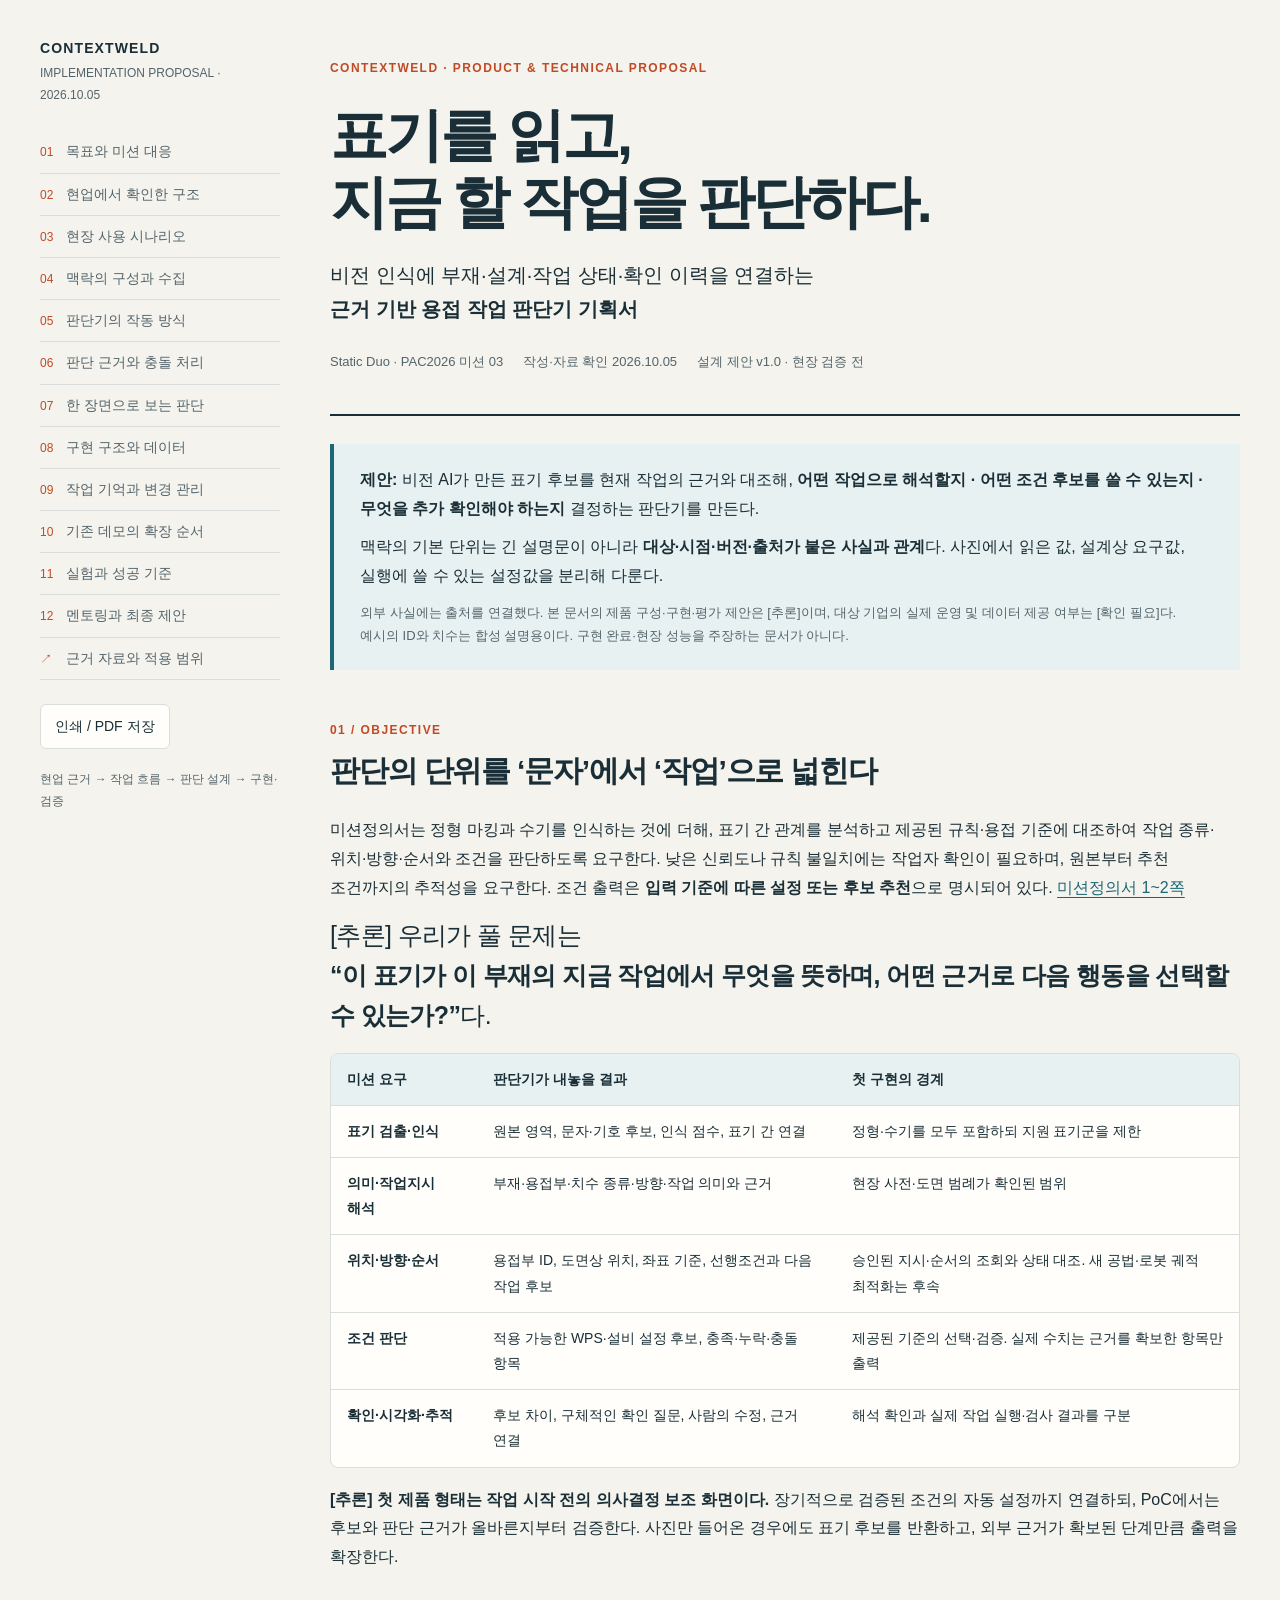
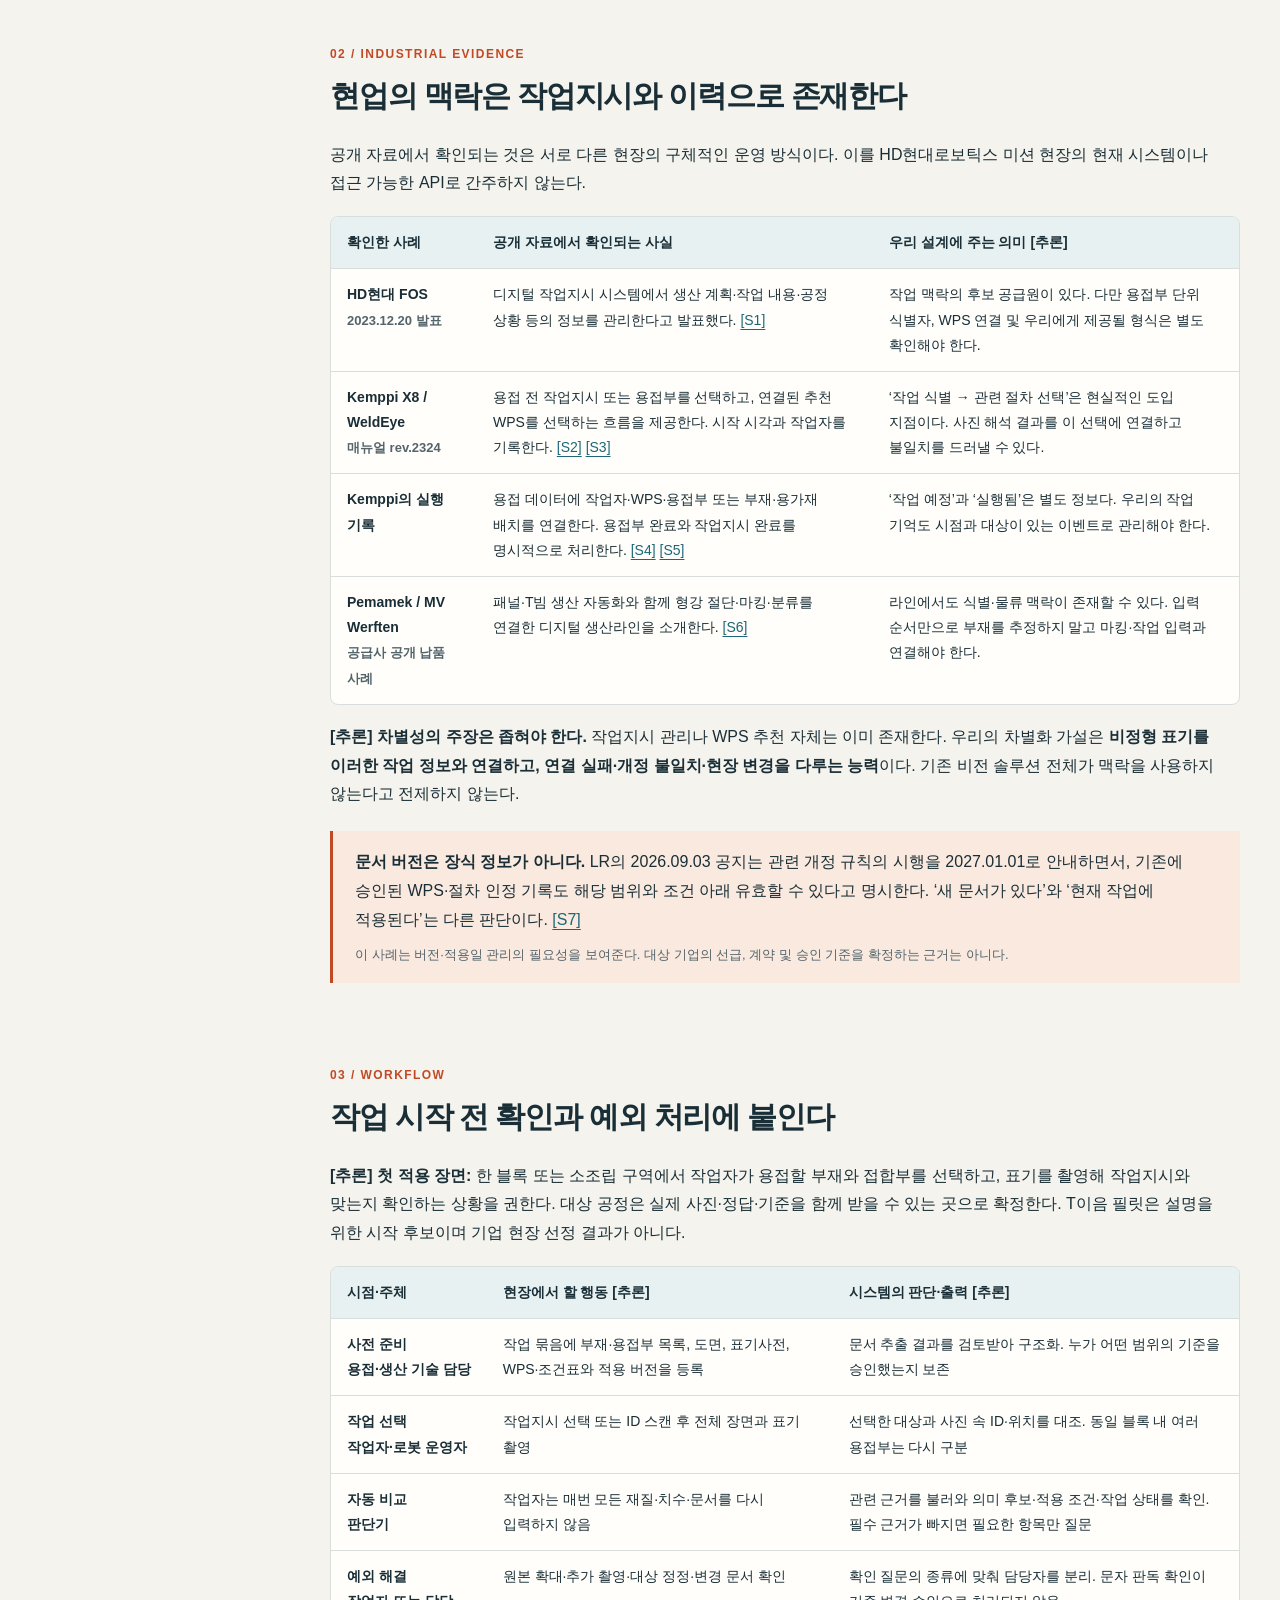
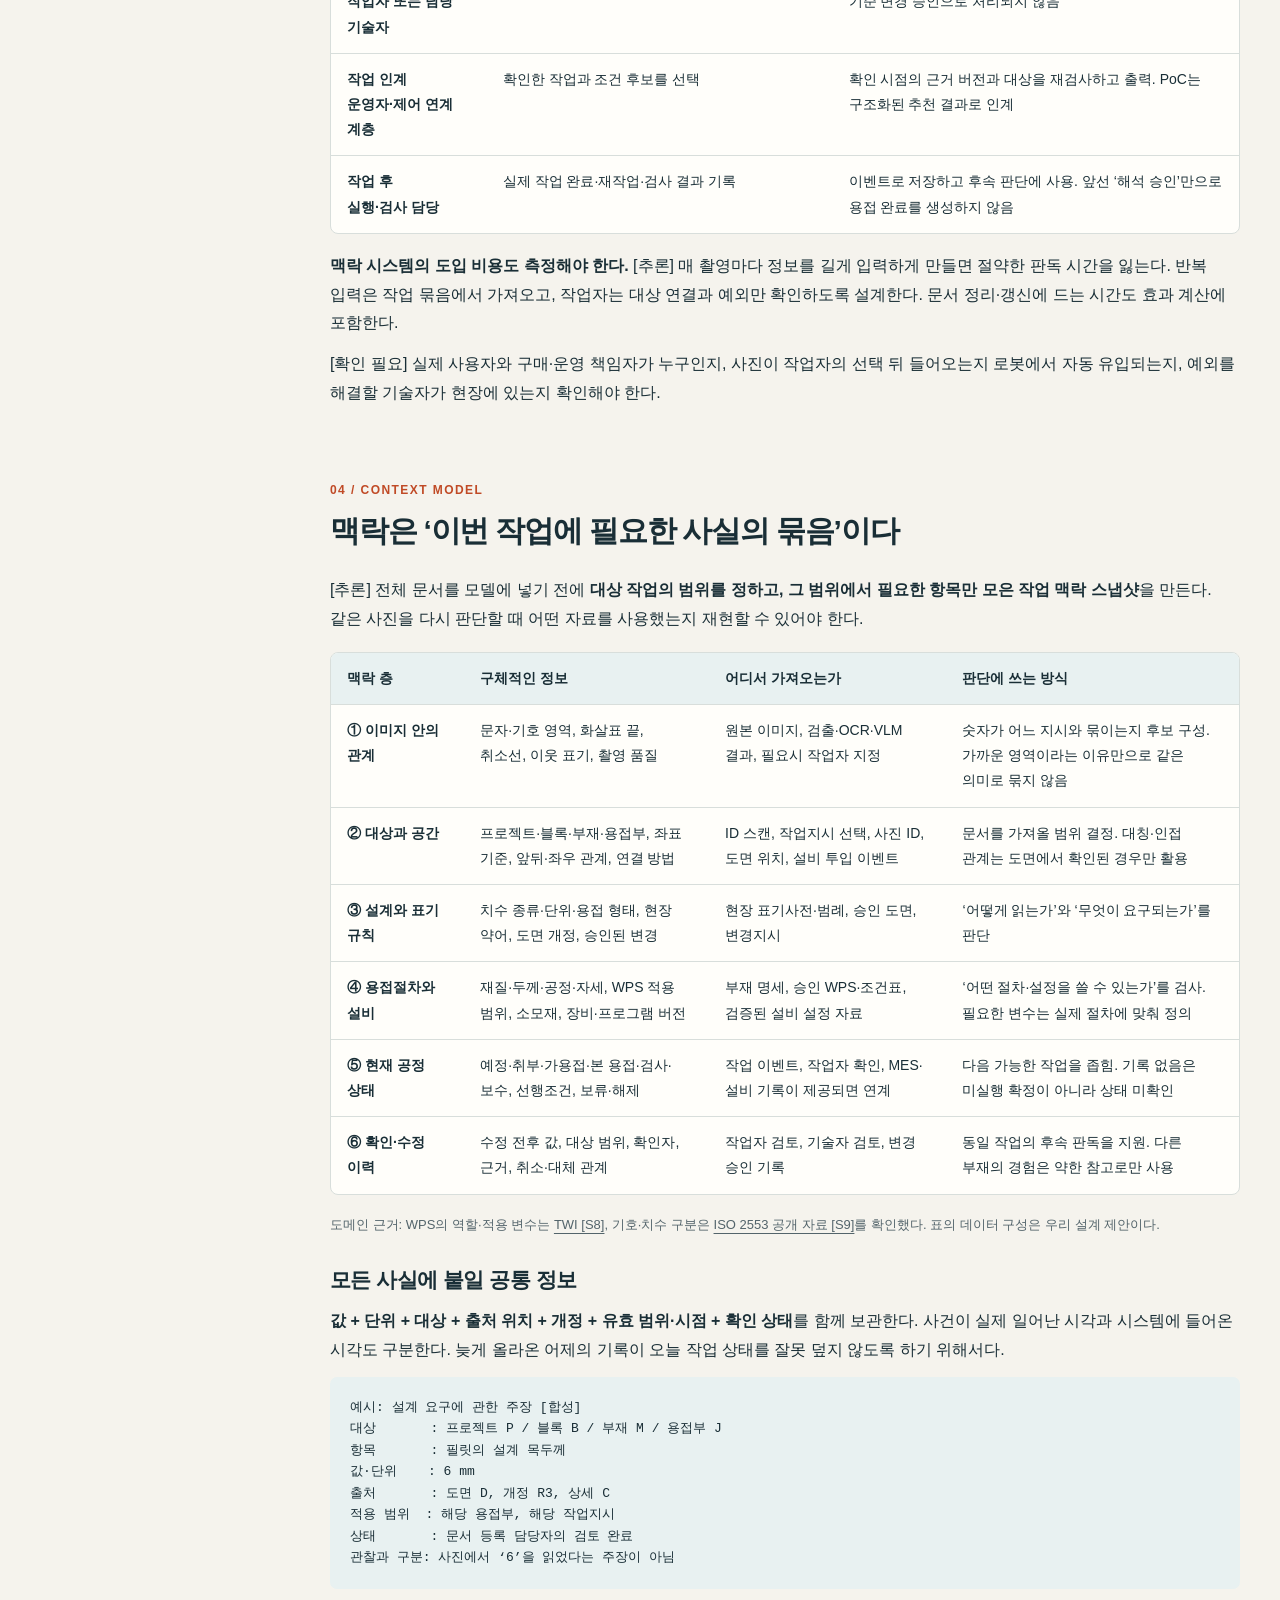
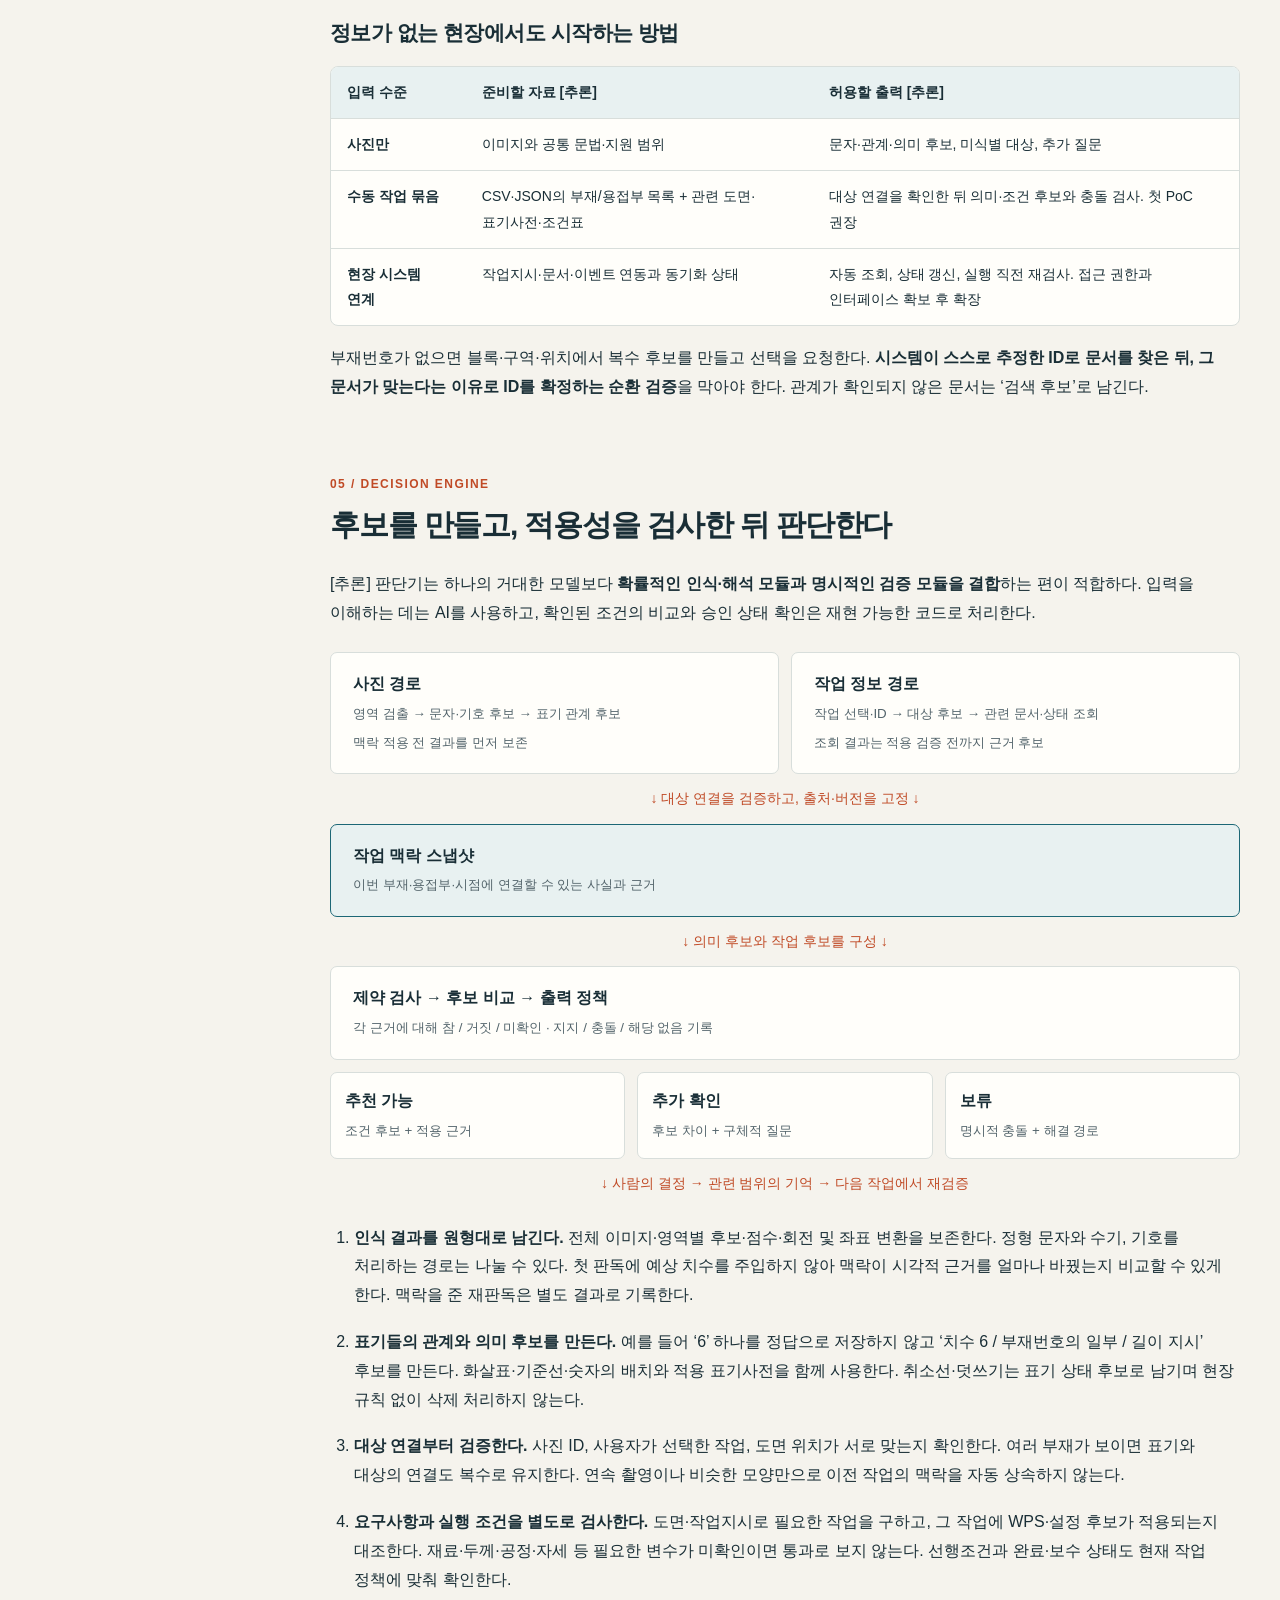
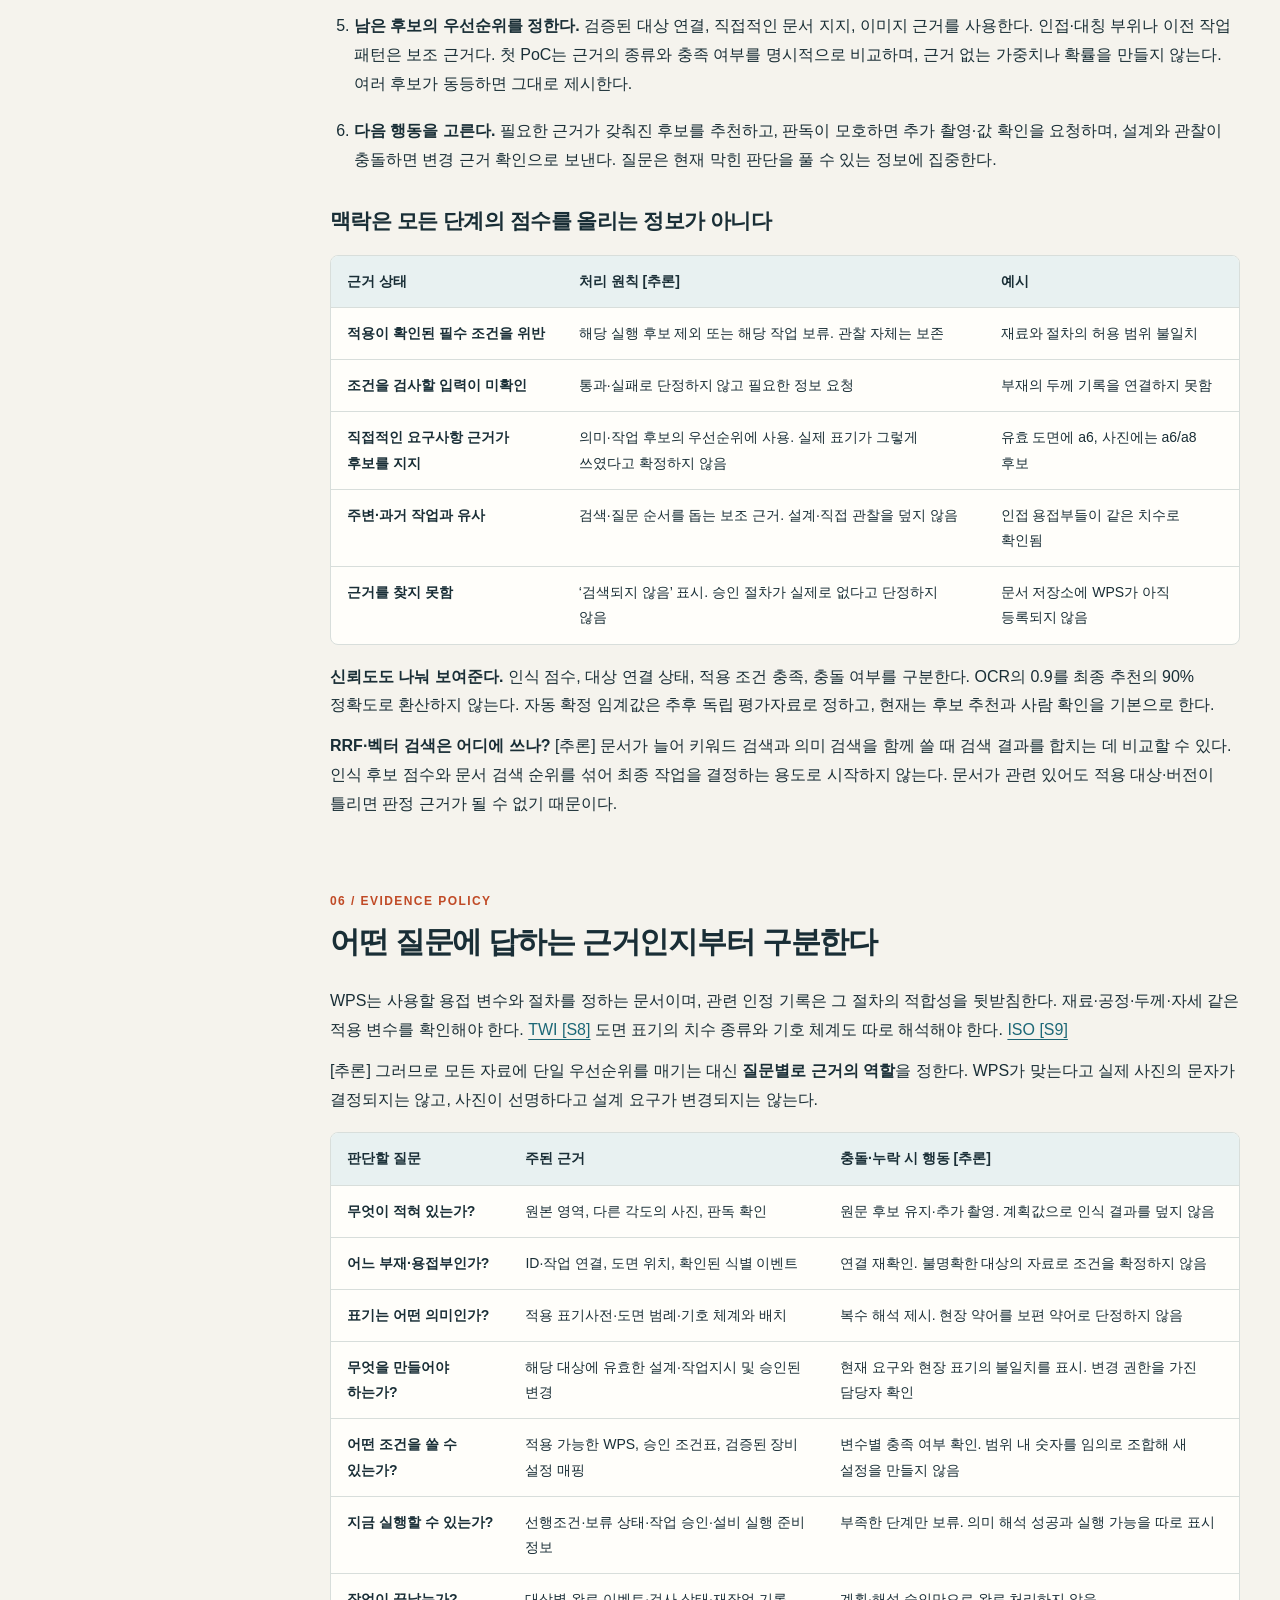
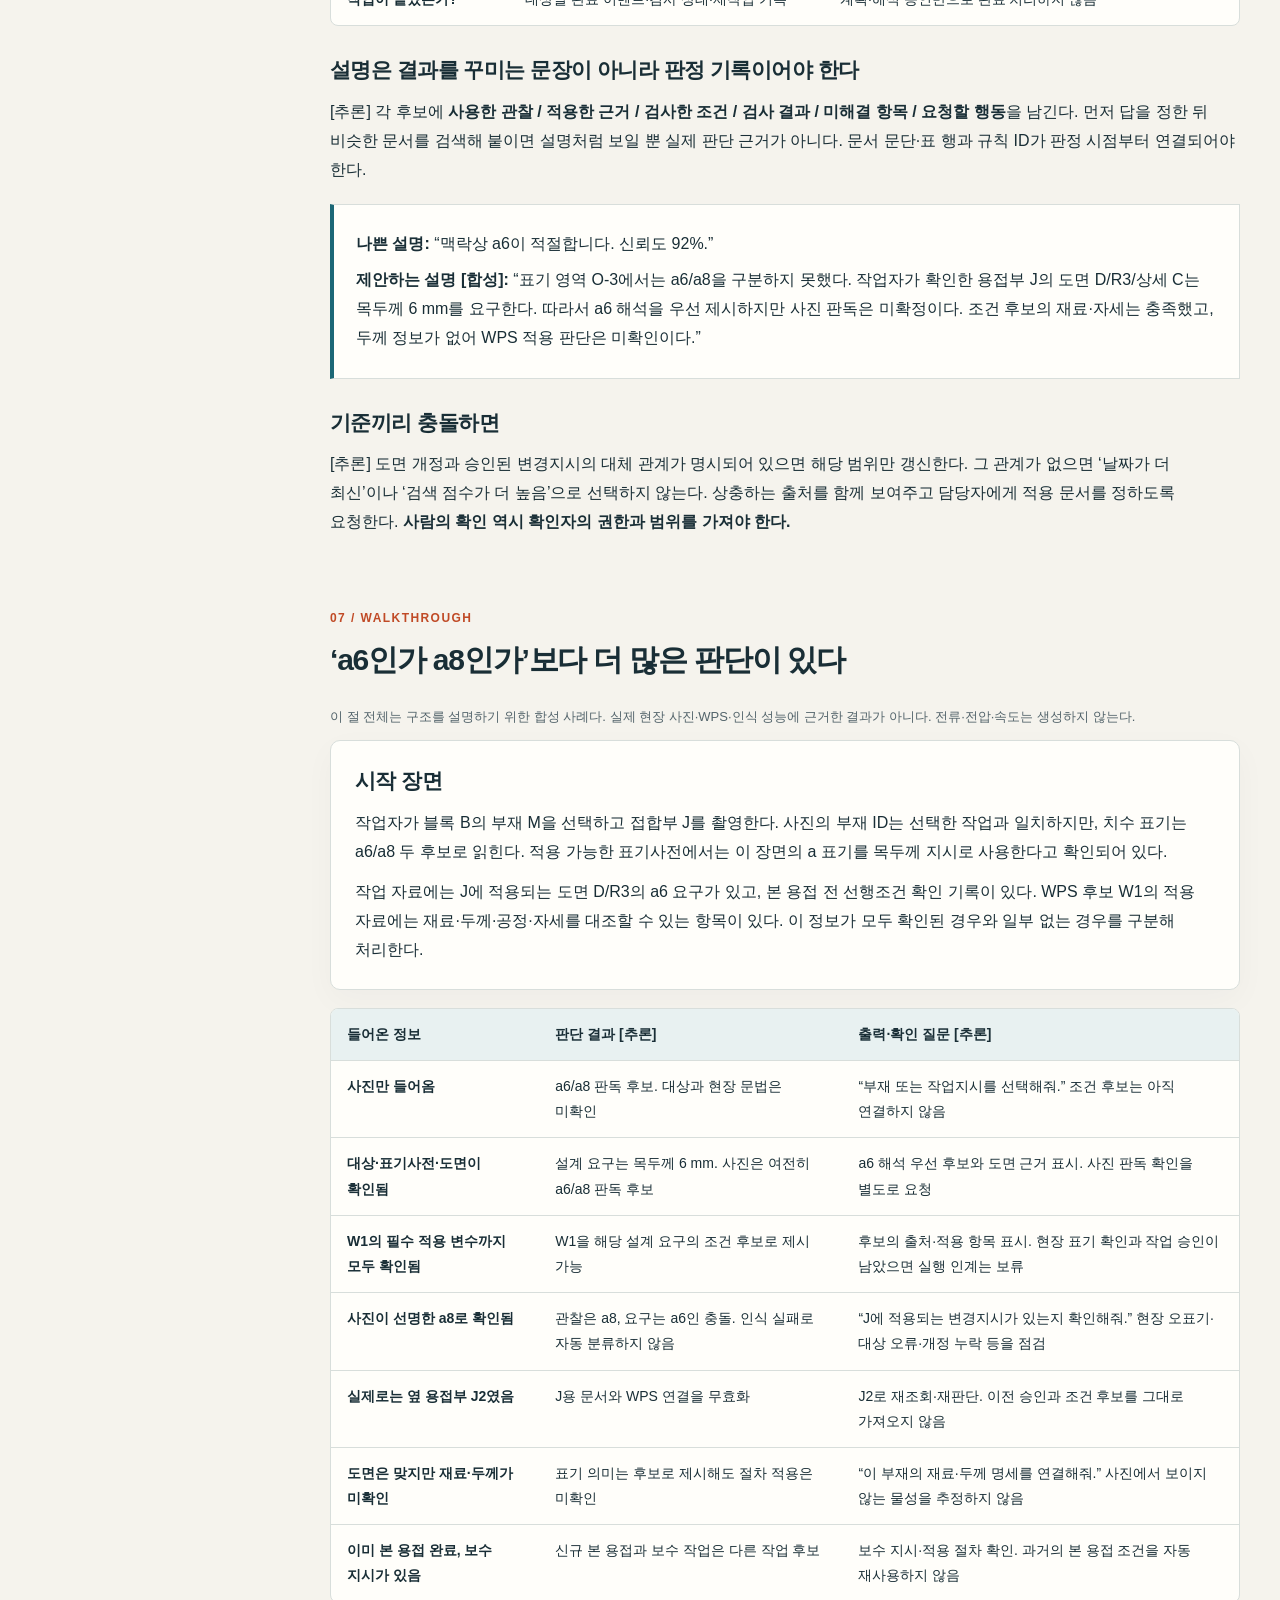
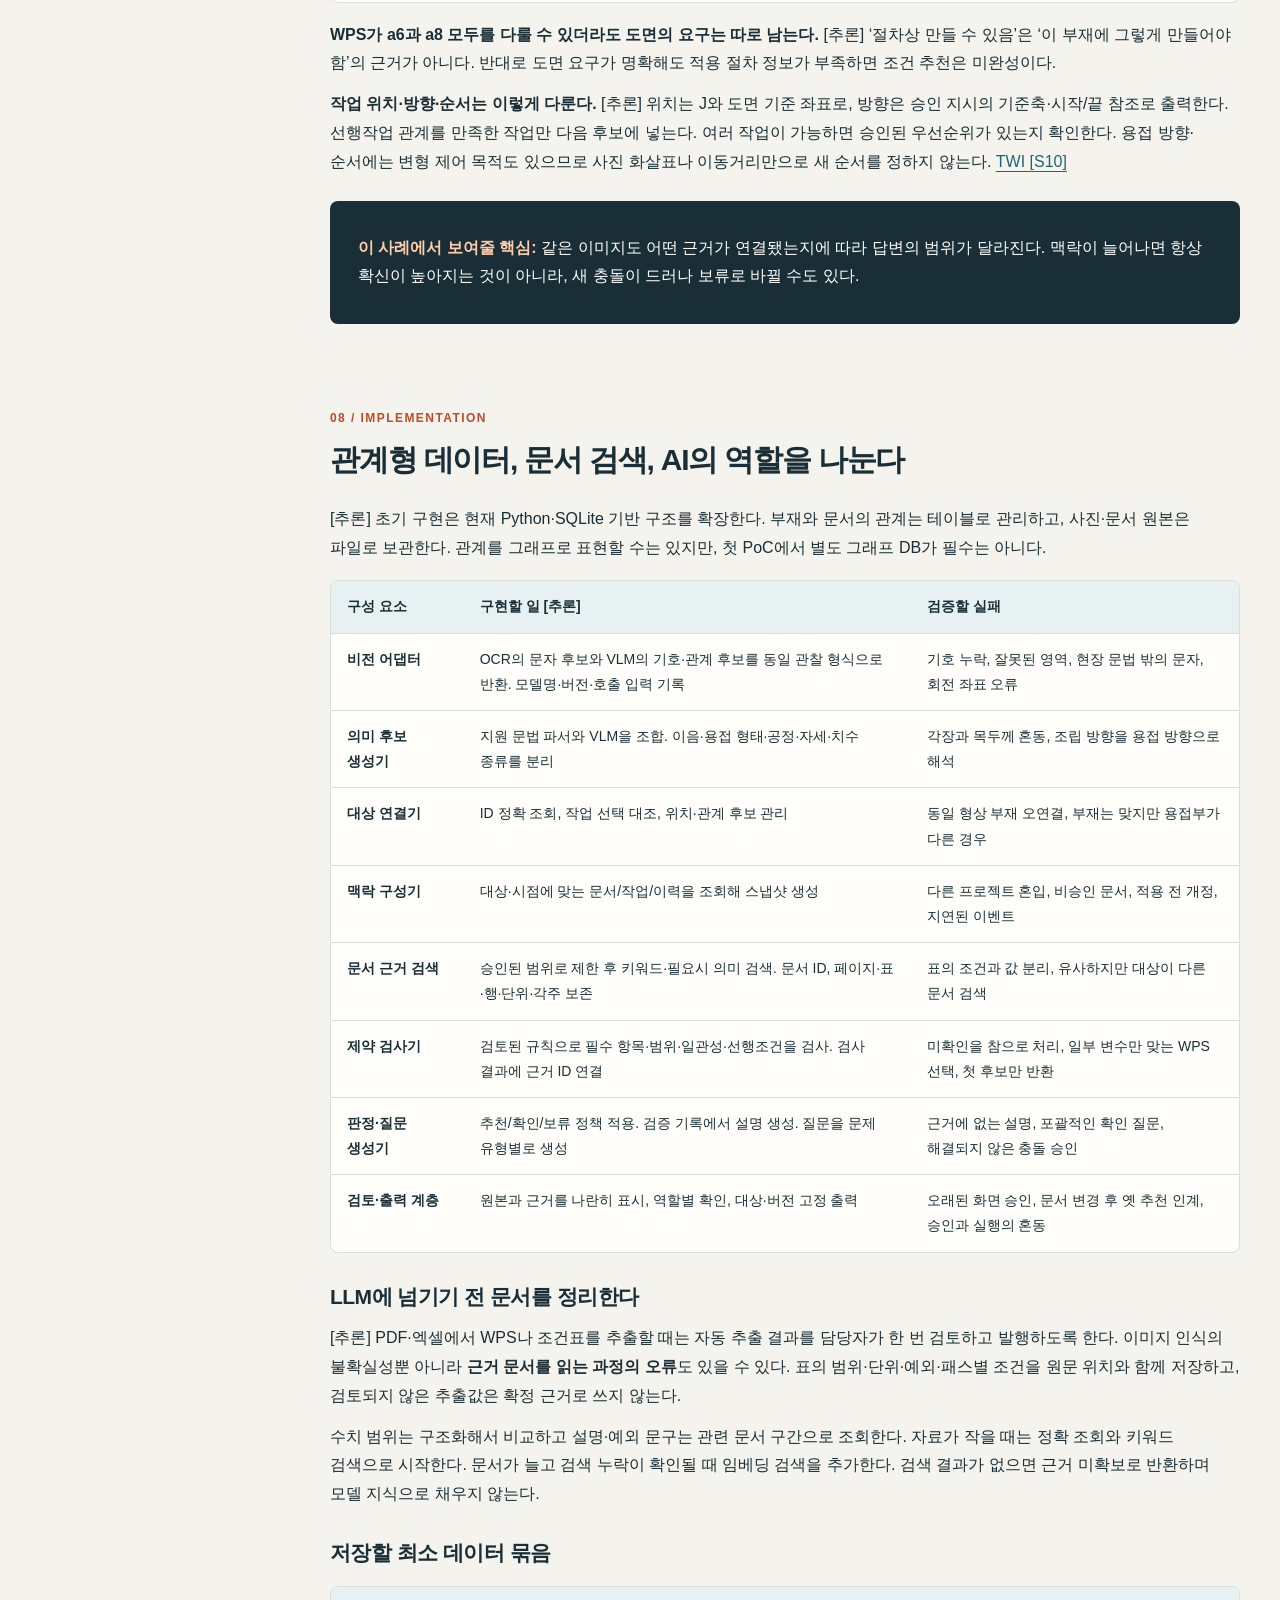
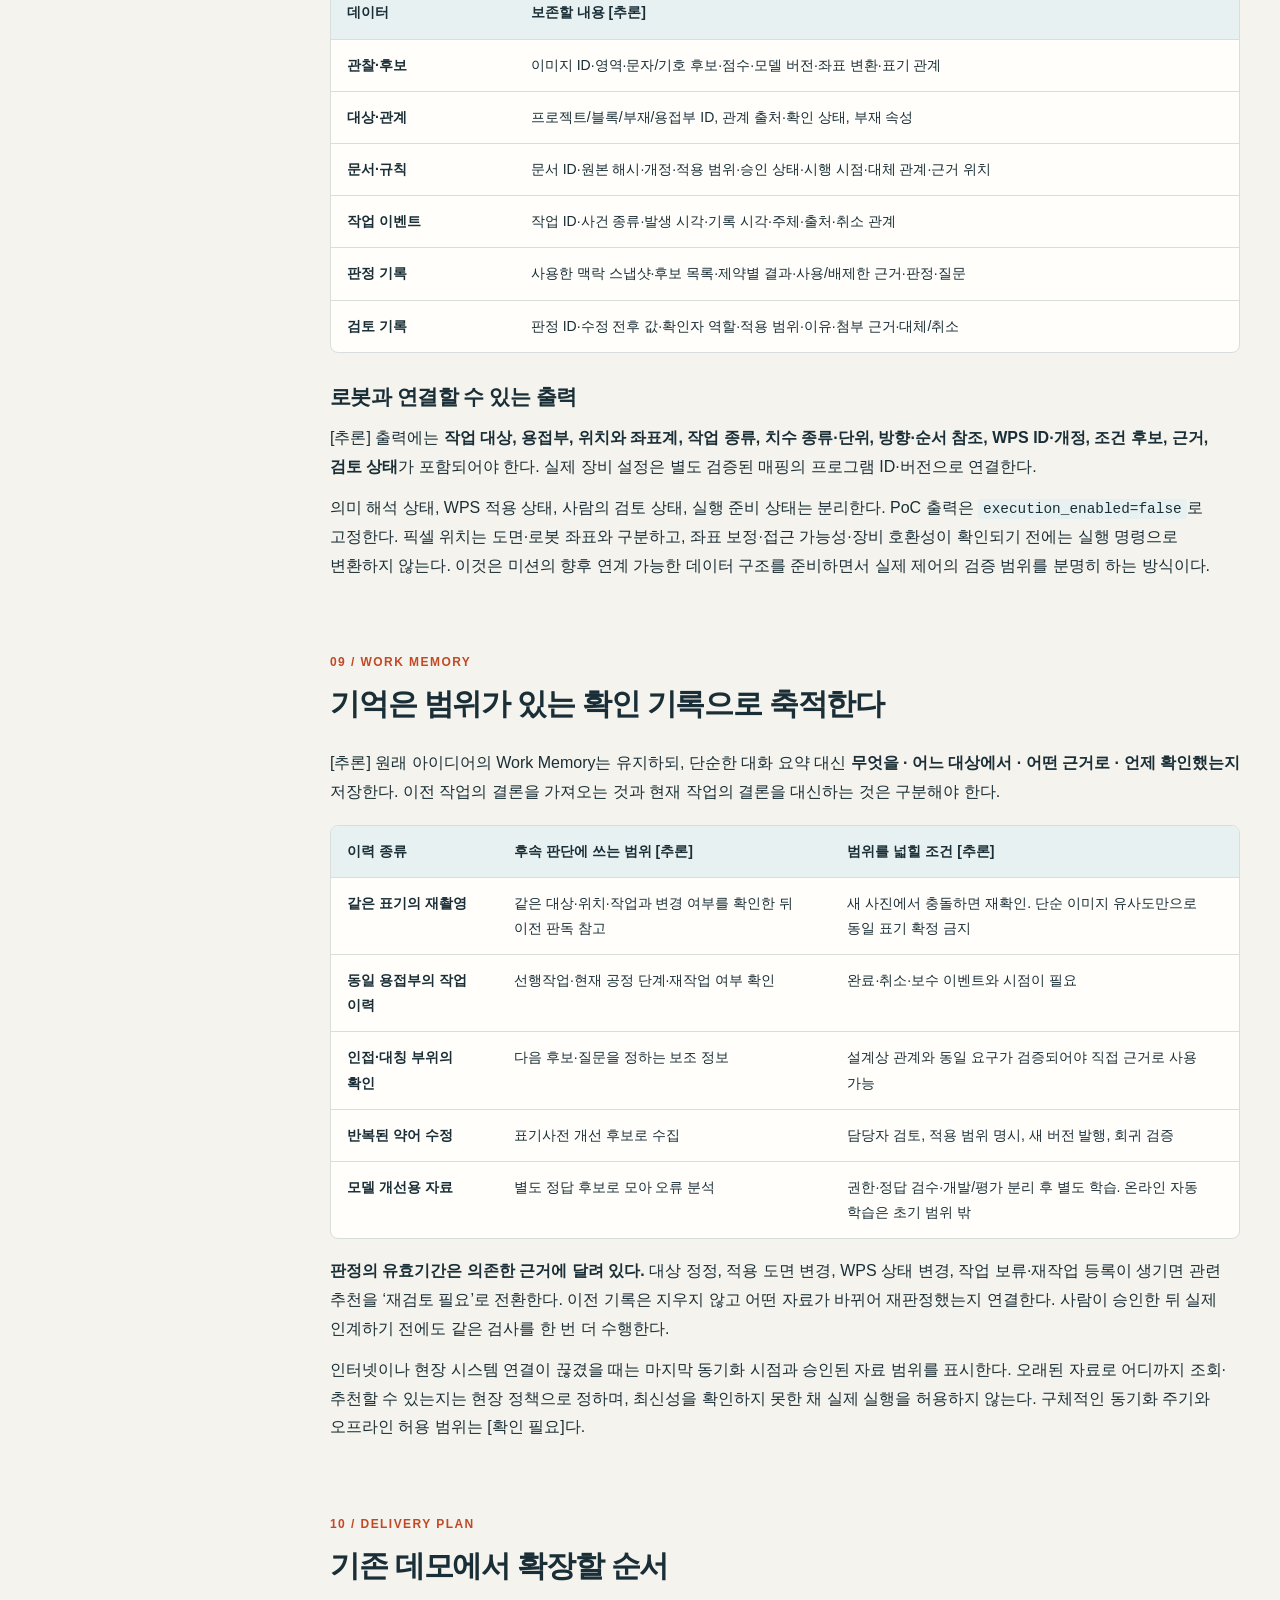
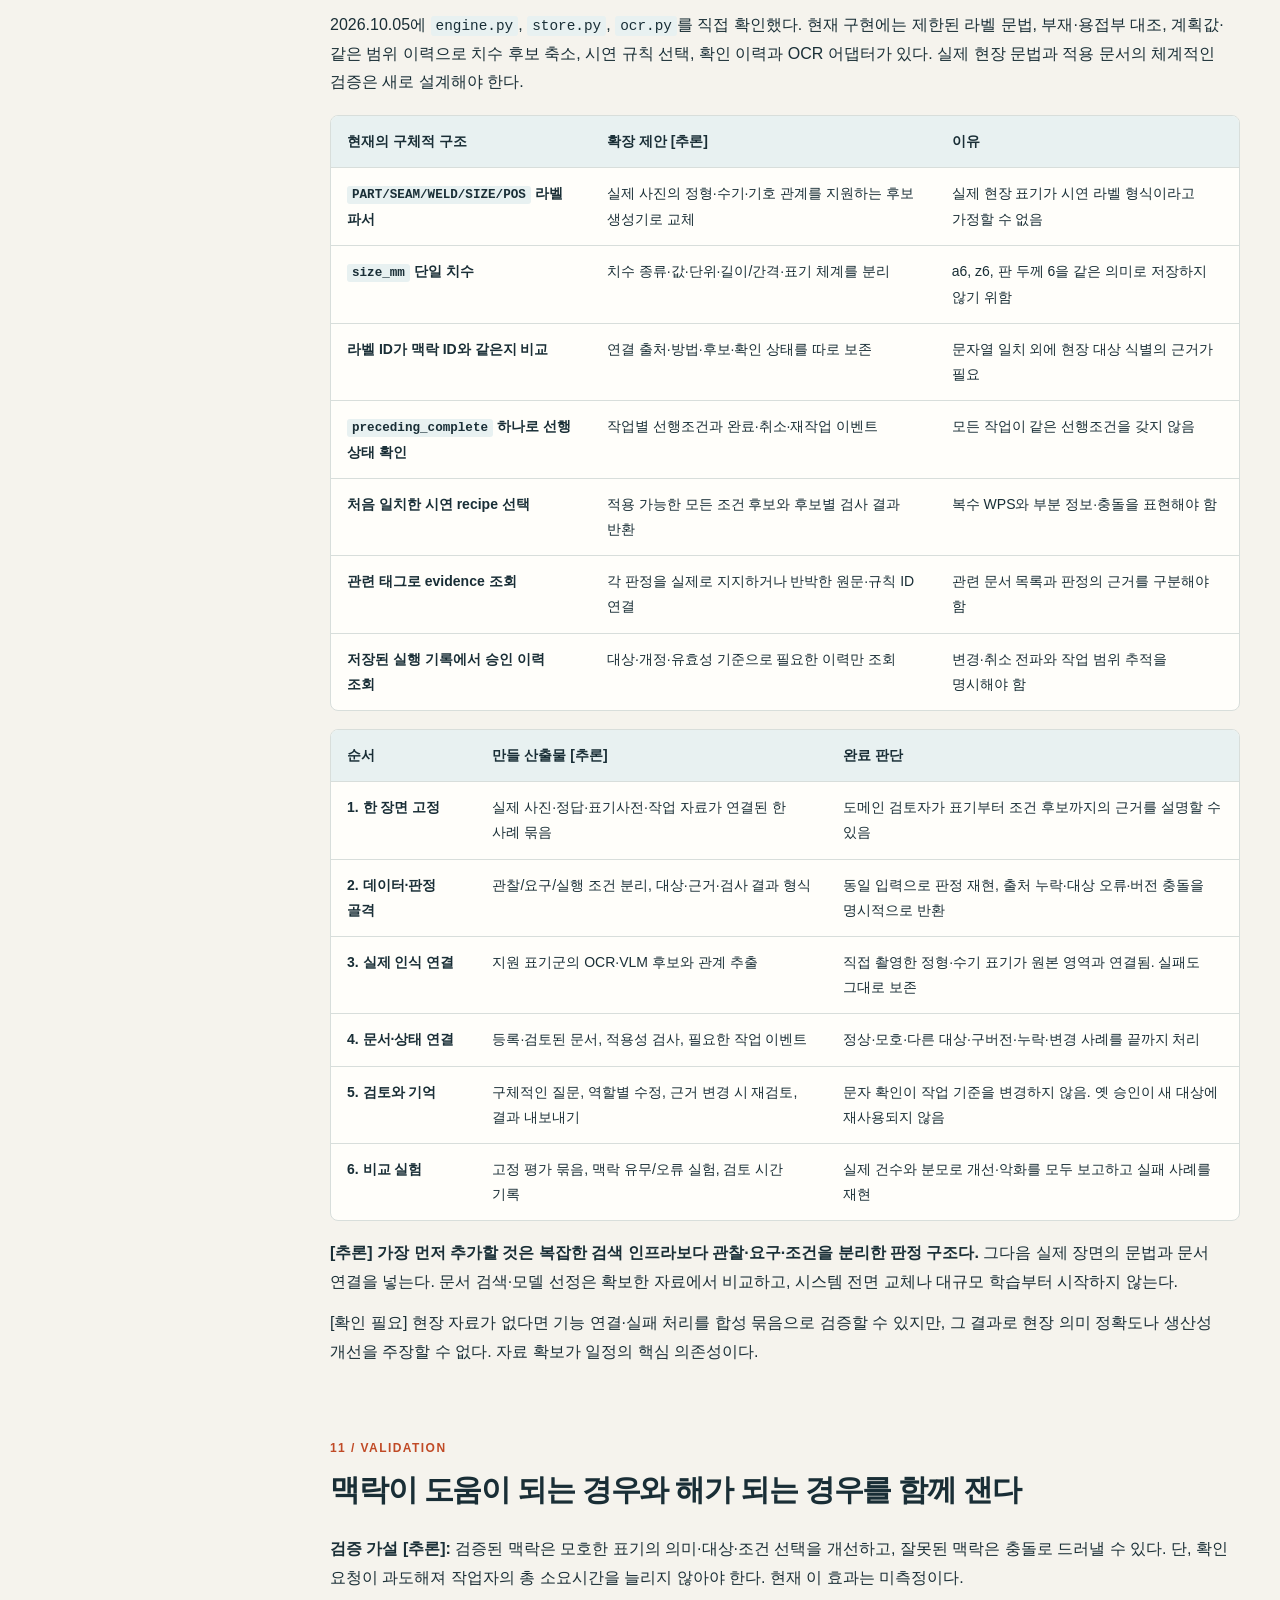
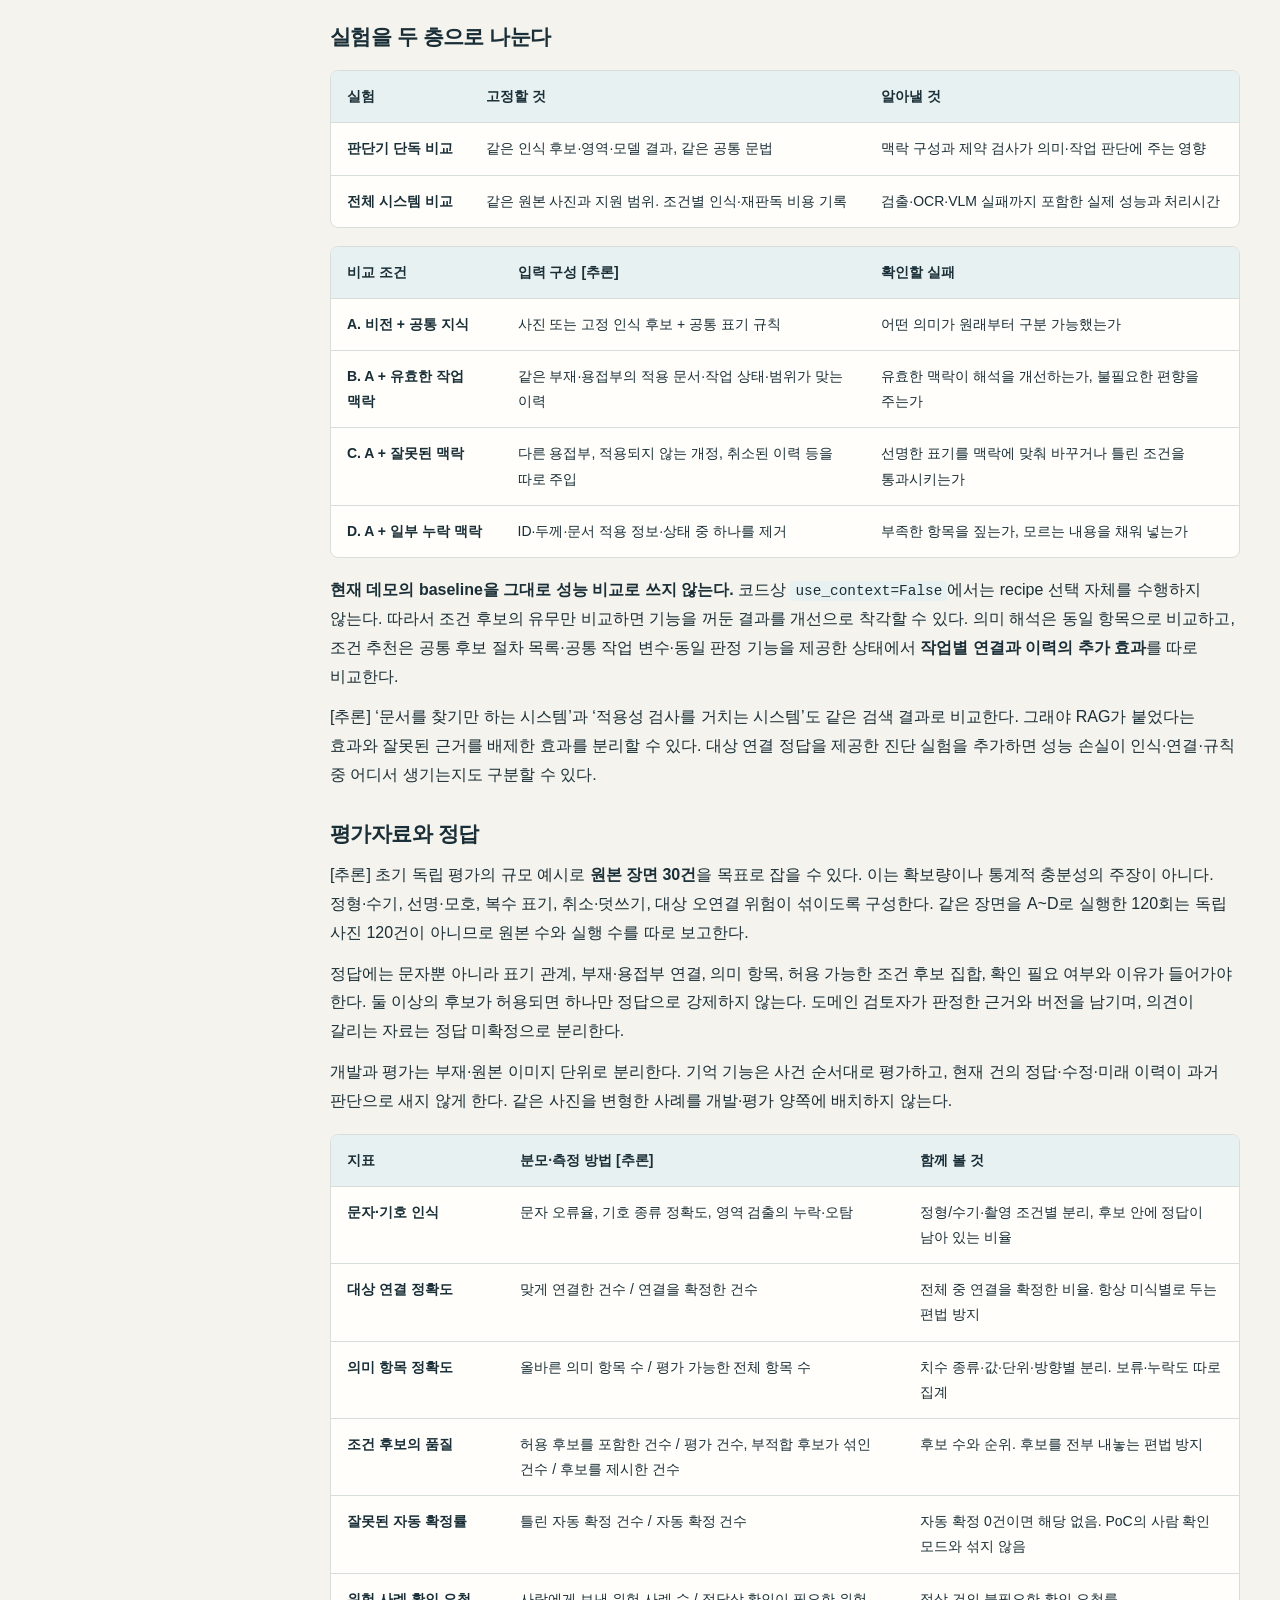
==== docs/context-decision-proposal.html @ dc46eb36 "docs: add mentoring questions and context design guides" ====
<!doctype html>
<html lang="ko"><head><meta charset="utf-8"><meta name="viewport" content="width=device-width,initial-scale=1"><meta name="description" content="ContextWeld 맥락 기반 용접 작업 판단기 기획서: 현업 근거, 데이터, 판정 절차, 구현 및 검증 계획"><title>ContextWeld · 맥락 기반 용접 작업 판단기 기획서</title><style>
:root{--bg:#f5f3ed;--paper:#fffefa;--ink:#192e36;--muted:#53646b;--line:#d8dedb;--accent:#c04a26;--soft:#f9e9df;--blue:#1c6776;--blue-soft:#e8f1f1;--plate:#d9e1e2;--shadow:0 10px 32px #182e3608;color-scheme:light}
*{box-sizing:border-box}html{scroll-behavior:smooth;scroll-padding-top:24px}body{margin:0;background:var(--bg);color:var(--ink);font-family:-apple-system,BlinkMacSystemFont,"Apple SD Gothic Neo","Malgun Gothic",sans-serif;font-size:16px;line-height:1.8;word-break:keep-all;overflow-wrap:anywhere}a{color:var(--blue);text-underline-offset:4px}a:hover{color:var(--accent)}button,input{font:inherit}button{cursor:pointer}button:focus-visible,a:focus-visible,input:focus-visible{outline:3px solid var(--accent);outline-offset:4px}.skip{position:absolute;left:12px;top:-100px;background:var(--paper);padding:10px;z-index:10}.skip:focus{top:12px}.layout{max-width:1440px;margin:auto;display:grid;grid-template-columns:240px minmax(0,1fr);gap:50px;padding:36px 40px 80px}.rail{position:sticky;top:28px;align-self:start;font-size:14px}.brand{font-weight:800;letter-spacing:.08em;font-size:14px}.edition{color:var(--muted);font-size:12px;margin:2px 0 25px}.rail nav a{display:block;text-decoration:none;color:var(--muted);padding:8px 0;border-bottom:1px solid var(--line)}.rail nav a:hover{color:var(--accent)}.rail nav span{display:inline-block;width:26px;color:var(--accent);font-size:12px}.rail .print{margin-top:24px}.print,.choice{border:1px solid var(--line);border-radius:6px;background:var(--paper);color:var(--ink);padding:9px 14px}.print:hover,.choice:hover{border-color:var(--blue)}main{min-width:0;max-width:1000px}.hero{padding:22px 0 40px;border-bottom:2px solid var(--ink)}.eyebrow{color:var(--accent);font-size:12px;font-weight:800;letter-spacing:.12em;text-transform:uppercase}.hero h1{font-size:clamp(34px,4.5vw,58px);line-height:1.17;letter-spacing:-.055em;margin:22px 0}.hero .lead{font-size:20px;max-width:700px;line-height:1.7}.meta{display:flex;flex-wrap:wrap;gap:8px 20px;color:var(--muted);font-size:13px;margin-top:24px}.intro{background:var(--blue-soft);padding:22px 26px;margin-top:28px;border-left:4px solid var(--blue)}.intro p{margin:0}.intro p+p{margin-top:10px}section{padding:50px 0 10px;scroll-margin-top:20px}h2{font-size:30px;letter-spacing:-.04em;line-height:1.4;margin:9px 0 24px}h3{font-size:21px;letter-spacing:-.025em;margin:28px 0 12px;line-height:1.5}h4{font-size:17px;margin:0 0 8px}p{margin:12px 0}strong{font-weight:750}.small,.source{font-size:13px;color:var(--muted)}.source{margin-top:14px}.source a{color:var(--muted)}.tag{font-size:12px;color:var(--accent);font-weight:700}.note{border-left:3px solid var(--accent);background:var(--soft);padding:17px 22px;margin:22px 0}.note p{margin:0}.note p+p{margin-top:8px}.grid{display:grid;grid-template-columns:repeat(2,minmax(0,1fr));gap:18px;margin:20px 0}.card{background:var(--paper);border:1px solid var(--line);border-radius:10px;padding:24px;box-shadow:var(--shadow)}.card p:last-child{margin-bottom:0}.card h3{margin:0 0 12px}.table-wrap{overflow-x:auto;margin:18px 0;border:1px solid var(--line);border-radius:8px;background:var(--paper)}table{width:100%;border-collapse:collapse;font-size:14px;text-align:left}th{background:var(--blue-soft);font-weight:700}td,th{padding:13px 16px;vertical-align:top;border-bottom:1px solid var(--line)}tr:last-child td{border-bottom:0}th:first-child{min-width:125px}td:first-child{font-weight:650}caption{text-align:left;padding:12px 16px;font-weight:700}code{font-family:ui-monospace,SFMono-Regular,Consolas,monospace;font-size:.9em;background:var(--blue-soft);padding:2px 5px;border-radius:3px}ul,ol{padding-left:24px}li{padding:3px 0}.flow{display:flex;gap:8px;align-items:stretch;margin:20px 0;flex-wrap:wrap}.flow .step{flex:1;min-width:130px;background:var(--paper);border-top:3px solid var(--blue);padding:14px 16px}.flow .step span{display:block;color:var(--muted);font-size:13px}.flow .arrow{align-self:center;color:var(--accent)}figure{margin:0}.diagram{width:100%;height:auto;display:block}.diagram text{fill:var(--ink);font-family:inherit;font-size:14px}.diagram .line{fill:none;stroke:var(--ink);stroke-width:2}.diagram .guide{fill:none;stroke:var(--muted);stroke-width:1}.diagram .plate{fill:var(--plate);stroke:var(--ink);stroke-width:1.5}.diagram .weld{fill:#cce0e4;stroke:var(--blue);stroke-width:2}.diagram .measure{stroke:var(--accent);stroke-width:2;fill:none}figcaption{color:var(--muted);font-size:13px;margin-top:12px}.definition{border-top:1px solid var(--line);padding-top:12px}.searchbox{display:flex;align-items:center;gap:12px;flex-wrap:wrap;margin:20px 0}.searchbox label{font-weight:700}.searchbox input{flex:1;min-width:180px;background:var(--paper);border:1px solid var(--line);border-radius:6px;padding:10px 12px;color:var(--ink)}.searchbox output{font-size:13px;color:var(--muted)}.glossary{display:grid;grid-template-columns:repeat(2,minmax(0,1fr));gap:0 26px}.term{padding:16px 0;border-top:1px solid var(--line)}.term h4 small{display:block;font-size:12px;font-weight:400;color:var(--muted);letter-spacing:.02em}.term p{font-size:14px;margin:5px 0}.empty{color:var(--muted)}[hidden]{display:none!important}.choices{display:flex;gap:8px;flex-wrap:wrap;margin:16px 0}.choice[aria-pressed=true]{background:var(--ink);color:var(--paper);border-color:var(--ink)}.scenario{background:var(--paper);border:1px solid var(--line);padding:24px;border-radius:8px}.scenario h4{font-size:19px}.scenario .decision{margin-top:18px;border-top:1px solid var(--line);padding-top:15px;color:var(--blue);font-weight:700}.arch{margin:24px 0;display:grid;gap:12px}.arch-row{display:grid;grid-template-columns:1fr 1fr;gap:12px}.arch-node{border:1px solid var(--line);background:var(--paper);padding:17px 22px;border-radius:7px}.arch-node strong{display:block}.arch-node small{color:var(--muted)}.arch-node.focus{background:var(--blue-soft);border-color:var(--blue)}.arch-direction{text-align:center;color:var(--accent);font-size:14px}.arch-output{display:grid;grid-template-columns:repeat(3,minmax(0,1fr));gap:12px}.arch-output .arch-node{padding:14px}.quote{font-size:24px;line-height:1.65;border-left:4px solid var(--accent);padding:10px 0 10px 24px;margin:24px 0;letter-spacing:-.03em}.refs{font-size:13px;color:var(--muted);padding:30px 0;border-top:1px solid var(--line);margin-top:45px}.refs ol{padding-left:22px}.refs li{padding:6px 0}.refs a{overflow-wrap:anywhere}.footer{font-size:12px;color:var(--muted);border-top:1px solid var(--line);padding-top:20px}.print-only{display:none}
@media(max-width:1100px){.layout{grid-template-columns:190px minmax(0,1fr);gap:30px;padding:28px}.card{padding:18px}.diagram text{font-size:15px}}
@media(max-width:800px){.layout{display:block;padding:20px}.rail{position:static;margin-bottom:25px}.edition{margin-bottom:12px}.rail nav{display:flex;gap:8px 16px;flex-wrap:wrap}.rail nav a{padding:3px 0;border:0;font-size:12px}.rail nav span{width:21px}.rail .print{margin-top:15px}.hero{padding-top:8px}.hero .lead{font-size:18px}.grid,.glossary{grid-template-columns:1fr}.arch-output{grid-template-columns:1fr}section{padding-top:38px}h2{font-size:27px}.table-wrap table{min-width:560px}.arch-row{grid-template-columns:1fr}.flow .arrow{display:none}}
@media(max-width:400px){.layout{padding:16px}.hero h1{font-size:36px}.card{padding:12px}.note,.intro{padding:15px}.scenario{padding:16px}.quote{font-size:21px}.searchbox input{width:100%}}
@media(prefers-reduced-motion:reduce){html{scroll-behavior:auto}}
@media print{@page{size:A4;margin:16mm}body{background:white;font-size:10pt;line-height:1.6;color:#172d35}.layout{display:block;max-width:none;padding:0}.rail,.searchbox,.choices,.skip{display:none}main{max-width:none}.hero{padding:0 0 20px}.hero h1{font-size:32pt}.hero .lead{font-size:13pt}h2{font-size:20pt}h3{font-size:14pt}section{padding-top:25px}a{color:inherit;text-decoration:none}.card,.note,.intro,.scenario{box-shadow:none;break-inside:avoid}.grid{gap:12px}.table-wrap{overflow:visible;border-radius:0}table{font-size:9pt}thead{display:table-header-group}tr{break-inside:avoid}.table-wrap table{min-width:0}.glossary{grid-template-columns:1fr 1fr}.term[hidden],.scenario[hidden]{display:block!important}.scenario{margin:12px 0}.empty{display:none}.print-only{display:block}.refs{font-size:9pt}.arch{break-inside:avoid}h2,h3,h4{break-after:avoid}p{orphans:3;widows:3}}
@media print{.refs{break-before:page}.term{break-inside:avoid}}

.proposal-label{font-size:12px;letter-spacing:.08em;color:var(--accent);font-weight:800}.toc-note{font-size:12px;color:var(--muted);margin-top:20px}.statement{font-size:25px;line-height:1.6;letter-spacing:-.025em}.evidence{border:1px solid var(--line);border-left:4px solid var(--blue);padding:18px 22px;background:var(--paper);margin:20px 0}.evidence p{margin:7px 0}.table-wrap td{min-width:150px}.table-wrap td:first-child{min-width:120px}.wide td{min-width:175px}.status{display:inline-block;padding:2px 9px;border:1px solid var(--line);border-radius:4px;font-size:12px;font-weight:700}.decision-list{counter-reset:decision}.decision-list>li{margin-bottom:12px}.pipeline{display:grid;gap:9px;margin:22px 0}.pipeline>div{padding:15px 20px;border:1px solid var(--line);background:var(--paper);border-radius:6px}.pipeline b{color:var(--blue)}.pipeline small{display:block;color:var(--muted)}.refs li{padding:12px 0}.refs p{margin:4px 0}.callout{background:var(--ink);color:var(--paper);padding:25px 28px;border-radius:8px;margin:24px 0}.callout strong{color:#ffcdac}.callout p{margin:8px 0}.mini{font-size:13px}.record{font-family:ui-monospace,SFMono-Regular,monospace;font-size:13px;white-space:pre-wrap;word-break:break-word;background:var(--blue-soft);padding:20px;border-radius:7px;line-height:1.65}.case-detail{border-top:1px solid var(--line);padding-top:14px}.no-wrap{white-space:nowrap}@media print{.callout{background:#edf2f2;color:#192e36}.callout strong{color:#9d381c}.evidence{break-inside:avoid}.table-wrap td{min-width:0}.wide td{min-width:0}.record{font-size:8pt}.statement{font-size:16pt}.pipeline>div{break-inside:avoid}.refs{break-before:auto}}
</style></head><body><a class="skip" href="#main">본문으로 이동</a><div class="layout"><aside class="rail" aria-label="문서 탐색"><div class="brand">CONTEXTWELD</div><div class="edition">IMPLEMENTATION PROPOSAL · 2026.10.05</div><nav aria-label="목차"><a href="#objective"><span>01</span>목표와 미션 대응</a><a href="#field"><span>02</span>현업에서 확인한 구조</a><a href="#workflow"><span>03</span>현장 사용 시나리오</a><a href="#context"><span>04</span>맥락의 구성과 수집</a><a href="#judge"><span>05</span>판단기의 작동 방식</a><a href="#evidence"><span>06</span>판단 근거와 충돌 처리</a><a href="#example"><span>07</span>한 장면으로 보는 판단</a><a href="#architecture"><span>08</span>구현 구조와 데이터</a><a href="#memory"><span>09</span>작업 기억과 변경 관리</a><a href="#build"><span>10</span>기존 데모의 확장 순서</a><a href="#evaluation"><span>11</span>실험과 성공 기준</a><a href="#questions"><span>12</span>멘토링과 최종 제안</a><a href="#sources"><span>↗</span>근거 자료와 적용 범위</a></nav><button class="print" id="print" type="button">인쇄 / PDF 저장</button><p class="toc-note">현업 근거 → 작업 흐름 → 판단 설계 → 구현·검증</p></aside><main id="main">
<header class="hero"><div class="eyebrow">CONTEXTWELD · PRODUCT &amp; TECHNICAL PROPOSAL</div><h1>표기를 읽고,<br>지금 할 작업을 판단하다.</h1><p class="lead">비전 인식에 부재·설계·작업 상태·확인 이력을 연결하는<br><strong>근거 기반 용접 작업 판단기 기획서</strong></p><div class="meta"><span>Static Duo · PAC2026 미션 03</span><span>작성·자료 확인 2026.10.05</span><span>설계 제안 v1.0 · 현장 검증 전</span></div></header>
<div class="intro"><p><strong>제안:</strong> 비전 AI가 만든 표기 후보를 현재 작업의 근거와 대조해, <strong>어떤 작업으로 해석할지 · 어떤 조건 후보를 쓸 수 있는지 · 무엇을 추가 확인해야 하는지</strong> 결정하는 판단기를 만든다.</p><p>맥락의 기본 단위는 긴 설명문이 아니라 <strong>대상·시점·버전·출처가 붙은 사실과 관계</strong>다. 사진에서 읽은 값, 설계상 요구값, 실행에 쓸 수 있는 설정값을 분리해 다룬다.</p><p class="small">외부 사실에는 출처를 연결했다. 본 문서의 제품 구성·구현·평가 제안은 [추론]이며, 대상 기업의 실제 운영 및 데이터 제공 여부는 [확인 필요]다. 예시의 ID와 치수는 합성 설명용이다. 구현 완료·현장 성능을 주장하는 문서가 아니다.</p></div>

<section id="objective"><div class="eyebrow">01 / OBJECTIVE</div><h2>판단의 단위를 ‘문자’에서 ‘작업’으로 넓힌다</h2>
<p>미션정의서는 정형 마킹과 수기를 인식하는 것에 더해, 표기 간 관계를 분석하고 제공된 규칙·용접 기준에 대조하여 작업 종류·위치·방향·순서와 조건을 판단하도록 요구한다. 낮은 신뢰도나 규칙 불일치에는 작업자 확인이 필요하며, 원본부터 추천 조건까지의 추적성을 요구한다. 조건 출력은 <strong>입력 기준에 따른 설정 또는 후보 추천</strong>으로 명시되어 있다. <a href="references/mission-03.pdf">미션정의서 1~2쪽</a></p>
<p class="statement">[추론] 우리가 풀 문제는<br><strong>“이 표기가 이 부재의 지금 작업에서 무엇을 뜻하며, 어떤 근거로 다음 행동을 선택할 수 있는가?”</strong>다.</p>
<div class="table-wrap"><table><thead><tr><th>미션 요구</th><th>판단기가 내놓을 결과</th><th>첫 구현의 경계</th></tr></thead><tbody>
<tr><td>표기 검출·인식</td><td>원본 영역, 문자·기호 후보, 인식 점수, 표기 간 연결</td><td>정형·수기를 모두 포함하되 지원 표기군을 제한</td></tr>
<tr><td>의미·작업지시 해석</td><td>부재·용접부·치수 종류·방향·작업 의미와 근거</td><td>현장 사전·도면 범례가 확인된 범위</td></tr>
<tr><td>위치·방향·순서</td><td>용접부 ID, 도면상 위치, 좌표 기준, 선행조건과 다음 작업 후보</td><td>승인된 지시·순서의 조회와 상태 대조. 새 공법·로봇 궤적 최적화는 후속</td></tr>
<tr><td>조건 판단</td><td>적용 가능한 WPS·설비 설정 후보, 충족·누락·충돌 항목</td><td>제공된 기준의 선택·검증. 실제 수치는 근거를 확보한 항목만 출력</td></tr>
<tr><td>확인·시각화·추적</td><td>후보 차이, 구체적인 확인 질문, 사람의 수정, 근거 연결</td><td>해석 확인과 실제 작업 실행·검사 결과를 구분</td></tr>
</tbody></table></div>
<p><strong>[추론] 첫 제품 형태는 작업 시작 전의 의사결정 보조 화면이다.</strong> 장기적으로 검증된 조건의 자동 설정까지 연결하되, PoC에서는 후보와 판단 근거가 올바른지부터 검증한다. 사진만 들어온 경우에도 표기 후보를 반환하고, 외부 근거가 확보된 단계만큼 출력을 확장한다.</p>
</section>

<section id="field"><div class="eyebrow">02 / INDUSTRIAL EVIDENCE</div><h2>현업의 맥락은 작업지시와 이력으로 존재한다</h2>
<p>공개 자료에서 확인되는 것은 서로 다른 현장의 구체적인 운영 방식이다. 이를 HD현대로보틱스 미션 현장의 현재 시스템이나 접근 가능한 API로 간주하지 않는다.</p>
<div class="table-wrap"><table><thead><tr><th>확인한 사례</th><th>공개 자료에서 확인되는 사실</th><th>우리 설계에 주는 의미 [추론]</th></tr></thead><tbody>
<tr><td>HD현대 FOS<br><span class="small">2023.12.20 발표</span></td><td>디지털 작업지시 시스템에서 생산 계획·작업 내용·공정 상황 등의 정보를 관리한다고 발표했다. <a href="https://esg.hd.com/ko/news/743">[S1]</a></td><td>작업 맥락의 후보 공급원이 있다. 다만 용접부 단위 식별자, WPS 연결 및 우리에게 제공될 형식은 별도 확인해야 한다.</td></tr>
<tr><td>Kemppi X8 / WeldEye<br><span class="small">매뉴얼 rev.2324</span></td><td>용접 전 작업지시 또는 용접부를 선택하고, 연결된 추천 WPS를 선택하는 흐름을 제공한다. 시작 시각과 작업자를 기록한다. <a href="https://userdoc.kemppi.com/om/x8-mig-welder/en/content/topics/c_operation/weldeye/selecting_work_order.htm">[S2]</a> <a href="https://userdoc.kemppi.com/om/x8-mig-welder/en/content/topics/c_operation/weldeye/recommended_wpss.htm">[S3]</a></td><td>‘작업 식별 → 관련 절차 선택’은 현실적인 도입 지점이다. 사진 해석 결과를 이 선택에 연결하고 불일치를 드러낼 수 있다.</td></tr>
<tr><td>Kemppi의 실행 기록</td><td>용접 데이터에 작업자·WPS·용접부 또는 부재·용가재 배치를 연결한다. 용접부 완료와 작업지시 완료를 명시적으로 처리한다. <a href="https://userdoc.kemppi.com/om/x8-mig-welder/en/content/topics/c_operation/weldeye/using_welding_data_collection.htm">[S4]</a> <a href="https://userdoc.kemppi.com/om/x8-mig-welder/en/content/topics/c_operation/weldeye/completing_work_order.htm">[S5]</a></td><td>‘작업 예정’과 ‘실행됨’은 별도 정보다. 우리의 작업 기억도 시점과 대상이 있는 이벤트로 관리해야 한다.</td></tr>
<tr><td>Pemamek / MV Werften<br><span class="small">공급사 공개 납품 사례</span></td><td>패널·T빔 생산 자동화와 함께 형강 절단·마킹·분류를 연결한 디지털 생산라인을 소개한다. <a href="https://pemamek.com/us/customer-stories/automated-pema-production-lines-to-mv-werften-shipyards/">[S6]</a></td><td>라인에서도 식별·물류 맥락이 존재할 수 있다. 입력 순서만으로 부재를 추정하지 말고 마킹·작업 입력과 연결해야 한다.</td></tr>
</tbody></table></div>
<p><strong>[추론] 차별성의 주장은 좁혀야 한다.</strong> 작업지시 관리나 WPS 추천 자체는 이미 존재한다. 우리의 차별화 가설은 <strong>비정형 표기를 이러한 작업 정보와 연결하고, 연결 실패·개정 불일치·현장 변경을 다루는 능력</strong>이다. 기존 비전 솔루션 전체가 맥락을 사용하지 않는다고 전제하지 않는다.</p>
<div class="note"><p><strong>문서 버전은 장식 정보가 아니다.</strong> LR의 2026.09.03 공지는 관련 개정 규칙의 시행을 2027.01.01로 안내하면서, 기존에 승인된 WPS·절차 인정 기록도 해당 범위와 조건 아래 유효할 수 있다고 명시한다. ‘새 문서가 있다’와 ‘현재 작업에 적용된다’는 다른 판단이다. <a href="https://www.lr.org/en/knowledge/class-news/14-26/">[S7]</a></p><p class="small">이 사례는 버전·적용일 관리의 필요성을 보여준다. 대상 기업의 선급, 계약 및 승인 기준을 확정하는 근거는 아니다.</p></div>
</section>

<section id="workflow"><div class="eyebrow">03 / WORKFLOW</div><h2>작업 시작 전 확인과 예외 처리에 붙인다</h2>
<p><strong>[추론] 첫 적용 장면:</strong> 한 블록 또는 소조립 구역에서 작업자가 용접할 부재와 접합부를 선택하고, 표기를 촬영해 작업지시와 맞는지 확인하는 상황을 권한다. 대상 공정은 실제 사진·정답·기준을 함께 받을 수 있는 곳으로 확정한다. T이음 필릿은 설명을 위한 시작 후보이며 기업 현장 선정 결과가 아니다.</p>
<div class="table-wrap"><table><thead><tr><th>시점·주체</th><th>현장에서 할 행동 [추론]</th><th>시스템의 판단·출력 [추론]</th></tr></thead><tbody>
<tr><td>사전 준비<br>용접·생산 기술 담당</td><td>작업 묶음에 부재·용접부 목록, 도면, 표기사전, WPS·조건표와 적용 버전을 등록</td><td>문서 추출 결과를 검토받아 구조화. 누가 어떤 범위의 기준을 승인했는지 보존</td></tr>
<tr><td>작업 선택<br>작업자·로봇 운영자</td><td>작업지시 선택 또는 ID 스캔 후 전체 장면과 표기 촬영</td><td>선택한 대상과 사진 속 ID·위치를 대조. 동일 블록 내 여러 용접부는 다시 구분</td></tr>
<tr><td>자동 비교<br>판단기</td><td>작업자는 매번 모든 재질·치수·문서를 다시 입력하지 않음</td><td>관련 근거를 불러와 의미 후보·적용 조건·작업 상태를 확인. 필수 근거가 빠지면 필요한 항목만 질문</td></tr>
<tr><td>예외 해결<br>작업자 또는 담당 기술자</td><td>원본 확대·추가 촬영·대상 정정·변경 문서 확인</td><td>확인 질문의 종류에 맞춰 담당자를 분리. 문자 판독 확인이 기준 변경 승인으로 처리되지 않음</td></tr>
<tr><td>작업 인계<br>운영자·제어 연계 계층</td><td>확인한 작업과 조건 후보를 선택</td><td>확인 시점의 근거 버전과 대상을 재검사하고 출력. PoC는 구조화된 추천 결과로 인계</td></tr>
<tr><td>작업 후<br>실행·검사 담당</td><td>실제 작업 완료·재작업·검사 결과 기록</td><td>이벤트로 저장하고 후속 판단에 사용. 앞선 ‘해석 승인’만으로 용접 완료를 생성하지 않음</td></tr>
</tbody></table></div>
<p><strong>맥락 시스템의 도입 비용도 측정해야 한다.</strong> [추론] 매 촬영마다 정보를 길게 입력하게 만들면 절약한 판독 시간을 잃는다. 반복 입력은 작업 묶음에서 가져오고, 작업자는 대상 연결과 예외만 확인하도록 설계한다. 문서 정리·갱신에 드는 시간도 효과 계산에 포함한다.</p>
<p>[확인 필요] 실제 사용자와 구매·운영 책임자가 누구인지, 사진이 작업자의 선택 뒤 들어오는지 로봇에서 자동 유입되는지, 예외를 해결할 기술자가 현장에 있는지 확인해야 한다.</p>
</section>

<section id="context"><div class="eyebrow">04 / CONTEXT MODEL</div><h2>맥락은 ‘이번 작업에 필요한 사실의 묶음’이다</h2>
<p>[추론] 전체 문서를 모델에 넣기 전에 <strong>대상 작업의 범위를 정하고, 그 범위에서 필요한 항목만 모은 작업 맥락 스냅샷</strong>을 만든다. 같은 사진을 다시 판단할 때 어떤 자료를 사용했는지 재현할 수 있어야 한다.</p>
<div class="table-wrap wide"><table><thead><tr><th>맥락 층</th><th>구체적인 정보</th><th>어디서 가져오는가</th><th>판단에 쓰는 방식</th></tr></thead><tbody>
<tr><td>① 이미지 안의 관계</td><td>문자·기호 영역, 화살표 끝, 취소선, 이웃 표기, 촬영 품질</td><td>원본 이미지, 검출·OCR·VLM 결과, 필요시 작업자 지정</td><td>숫자가 어느 지시와 묶이는지 후보 구성. 가까운 영역이라는 이유만으로 같은 의미로 묶지 않음</td></tr>
<tr><td>② 대상과 공간</td><td>프로젝트·블록·부재·용접부, 좌표 기준, 앞뒤·좌우 관계, 연결 방법</td><td>ID 스캔, 작업지시 선택, 사진 ID, 도면 위치, 설비 투입 이벤트</td><td>문서를 가져올 범위 결정. 대칭·인접 관계는 도면에서 확인된 경우만 활용</td></tr>
<tr><td>③ 설계와 표기 규칙</td><td>치수 종류·단위·용접 형태, 현장 약어, 도면 개정, 승인된 변경</td><td>현장 표기사전·범례, 승인 도면, 변경지시</td><td>‘어떻게 읽는가’와 ‘무엇이 요구되는가’를 판단</td></tr>
<tr><td>④ 용접절차와 설비</td><td>재질·두께·공정·자세, WPS 적용 범위, 소모재, 장비·프로그램 버전</td><td>부재 명세, 승인 WPS·조건표, 검증된 설비 설정 자료</td><td>‘어떤 절차·설정을 쓸 수 있는가’를 검사. 필요한 변수는 실제 절차에 맞춰 정의</td></tr>
<tr><td>⑤ 현재 공정 상태</td><td>예정·취부·가용접·본 용접·검사·보수, 선행조건, 보류·해제</td><td>작업 이벤트, 작업자 확인, MES·설비 기록이 제공되면 연계</td><td>다음 가능한 작업을 좁힘. 기록 없음은 미실행 확정이 아니라 상태 미확인</td></tr>
<tr><td>⑥ 확인·수정 이력</td><td>수정 전후 값, 대상 범위, 확인자, 근거, 취소·대체 관계</td><td>작업자 검토, 기술자 검토, 변경 승인 기록</td><td>동일 작업의 후속 판독을 지원. 다른 부재의 경험은 약한 참고로만 사용</td></tr>
</tbody></table></div>
<p class="source">도메인 근거: WPS의 역할·적용 변수는 <a href="https://www.twi-global.com/technical-knowledge/job-knowledge/welding-procedure-039">TWI [S8]</a>, 기호·치수 구분은 <a href="https://www.iso.org/obp/ui?_escaped_fragment_=iso:std:iso:2553:ed-5:v2:en">ISO 2553 공개 자료 [S9]</a>를 확인했다. 표의 데이터 구성은 우리 설계 제안이다.</p>
<h3>모든 사실에 붙일 공통 정보</h3>
<p><strong>값 + 단위 + 대상 + 출처 위치 + 개정 + 유효 범위·시점 + 확인 상태</strong>를 함께 보관한다. 사건이 실제 일어난 시각과 시스템에 들어온 시각도 구분한다. 늦게 올라온 어제의 기록이 오늘 작업 상태를 잘못 덮지 않도록 하기 위해서다.</p>
<div class="record">예시: 설계 요구에 관한 주장 [합성]
대상       : 프로젝트 P / 블록 B / 부재 M / 용접부 J
항목       : 필릿의 설계 목두께
값·단위    : 6 mm
출처       : 도면 D, 개정 R3, 상세 C
적용 범위  : 해당 용접부, 해당 작업지시
상태       : 문서 등록 담당자의 검토 완료
관찰과 구분: 사진에서 ‘6’을 읽었다는 주장이 아님</div>
<h3>정보가 없는 현장에서도 시작하는 방법</h3>
<div class="table-wrap"><table><thead><tr><th>입력 수준</th><th>준비할 자료 [추론]</th><th>허용할 출력 [추론]</th></tr></thead><tbody>
<tr><td>사진만</td><td>이미지와 공통 문법·지원 범위</td><td>문자·관계·의미 후보, 미식별 대상, 추가 질문</td></tr>
<tr><td>수동 작업 묶음</td><td>CSV·JSON의 부재/용접부 목록 + 관련 도면·표기사전·조건표</td><td>대상 연결을 확인한 뒤 의미·조건 후보와 충돌 검사. 첫 PoC 권장</td></tr>
<tr><td>현장 시스템 연계</td><td>작업지시·문서·이벤트 연동과 동기화 상태</td><td>자동 조회, 상태 갱신, 실행 직전 재검사. 접근 권한과 인터페이스 확보 후 확장</td></tr>
</tbody></table></div>
<p>부재번호가 없으면 블록·구역·위치에서 복수 후보를 만들고 선택을 요청한다. <strong>시스템이 스스로 추정한 ID로 문서를 찾은 뒤, 그 문서가 맞는다는 이유로 ID를 확정하는 순환 검증</strong>을 막아야 한다. 관계가 확인되지 않은 문서는 ‘검색 후보’로 남긴다.</p>
</section>
<section id="judge"><div class="eyebrow">05 / DECISION ENGINE</div><h2>후보를 만들고, 적용성을 검사한 뒤 판단한다</h2>
<p>[추론] 판단기는 하나의 거대한 모델보다 <strong>확률적인 인식·해석 모듈과 명시적인 검증 모듈을 결합</strong>하는 편이 적합하다. 입력을 이해하는 데는 AI를 사용하고, 확인된 조건의 비교와 승인 상태 확인은 재현 가능한 코드로 처리한다.</p>
<div class="arch" aria-label="맥락 기반 판단기의 처리 흐름"><div class="arch-row"><div class="arch-node"><strong>사진 경로</strong><small>영역 검출 → 문자·기호 후보 → 표기 관계 후보<br>맥락 적용 전 결과를 먼저 보존</small></div><div class="arch-node"><strong>작업 정보 경로</strong><small>작업 선택·ID → 대상 후보 → 관련 문서·상태 조회<br>조회 결과는 적용 검증 전까지 근거 후보</small></div></div><div class="arch-direction">↓ 대상 연결을 검증하고, 출처·버전을 고정 ↓</div><div class="arch-node focus"><strong>작업 맥락 스냅샷</strong><small>이번 부재·용접부·시점에 연결할 수 있는 사실과 근거</small></div><div class="arch-direction">↓ 의미 후보와 작업 후보를 구성 ↓</div><div class="arch-node"><strong>제약 검사 → 후보 비교 → 출력 정책</strong><small>각 근거에 대해 참 / 거짓 / 미확인 · 지지 / 충돌 / 해당 없음 기록</small></div><div class="arch-output"><div class="arch-node"><strong>추천 가능</strong><small>조건 후보 + 적용 근거</small></div><div class="arch-node"><strong>추가 확인</strong><small>후보 차이 + 구체적 질문</small></div><div class="arch-node"><strong>보류</strong><small>명시적 충돌 + 해결 경로</small></div></div><div class="arch-direction">↓ 사람의 결정 → 관련 범위의 기억 → 다음 작업에서 재검증</div></div>
<ol class="decision-list">
<li><strong>인식 결과를 원형대로 남긴다.</strong> 전체 이미지·영역별 후보·점수·회전 및 좌표 변환을 보존한다. 정형 문자와 수기, 기호를 처리하는 경로는 나눌 수 있다. 첫 판독에 예상 치수를 주입하지 않아 맥락이 시각적 근거를 얼마나 바꿨는지 비교할 수 있게 한다. 맥락을 준 재판독은 별도 결과로 기록한다.</li>
<li><strong>표기들의 관계와 의미 후보를 만든다.</strong> 예를 들어 ‘6’ 하나를 정답으로 저장하지 않고 ‘치수 6 / 부재번호의 일부 / 길이 지시’ 후보를 만든다. 화살표·기준선·숫자의 배치와 적용 표기사전을 함께 사용한다. 취소선·덧쓰기는 표기 상태 후보로 남기며 현장 규칙 없이 삭제 처리하지 않는다.</li>
<li><strong>대상 연결부터 검증한다.</strong> 사진 ID, 사용자가 선택한 작업, 도면 위치가 서로 맞는지 확인한다. 여러 부재가 보이면 표기와 대상의 연결도 복수로 유지한다. 연속 촬영이나 비슷한 모양만으로 이전 작업의 맥락을 자동 상속하지 않는다.</li>
<li><strong>요구사항과 실행 조건을 별도로 검사한다.</strong> 도면·작업지시로 필요한 작업을 구하고, 그 작업에 WPS·설정 후보가 적용되는지 대조한다. 재료·두께·공정·자세 등 필요한 변수가 미확인이면 통과로 보지 않는다. 선행조건과 완료·보수 상태도 현재 작업 정책에 맞춰 확인한다.</li>
<li><strong>남은 후보의 우선순위를 정한다.</strong> 검증된 대상 연결, 직접적인 문서 지지, 이미지 근거를 사용한다. 인접·대칭 부위나 이전 작업 패턴은 보조 근거다. 첫 PoC는 근거의 종류와 충족 여부를 명시적으로 비교하며, 근거 없는 가중치나 확률을 만들지 않는다. 여러 후보가 동등하면 그대로 제시한다.</li>
<li><strong>다음 행동을 고른다.</strong> 필요한 근거가 갖춰진 후보를 추천하고, 판독이 모호하면 추가 촬영·값 확인을 요청하며, 설계와 관찰이 충돌하면 변경 근거 확인으로 보낸다. 질문은 현재 막힌 판단을 풀 수 있는 정보에 집중한다.</li>
</ol>
<h3>맥락은 모든 단계의 점수를 올리는 정보가 아니다</h3>
<div class="table-wrap"><table><thead><tr><th>근거 상태</th><th>처리 원칙 [추론]</th><th>예시</th></tr></thead><tbody>
<tr><td>적용이 확인된 필수 조건을 위반</td><td>해당 실행 후보 제외 또는 해당 작업 보류. 관찰 자체는 보존</td><td>재료와 절차의 허용 범위 불일치</td></tr>
<tr><td>조건을 검사할 입력이 미확인</td><td>통과·실패로 단정하지 않고 필요한 정보 요청</td><td>부재의 두께 기록을 연결하지 못함</td></tr>
<tr><td>직접적인 요구사항 근거가 후보를 지지</td><td>의미·작업 후보의 우선순위에 사용. 실제 표기가 그렇게 쓰였다고 확정하지 않음</td><td>유효 도면에 a6, 사진에는 a6/a8 후보</td></tr>
<tr><td>주변·과거 작업과 유사</td><td>검색·질문 순서를 돕는 보조 근거. 설계·직접 관찰을 덮지 않음</td><td>인접 용접부들이 같은 치수로 확인됨</td></tr>
<tr><td>근거를 찾지 못함</td><td>‘검색되지 않음’ 표시. 승인 절차가 실제로 없다고 단정하지 않음</td><td>문서 저장소에 WPS가 아직 등록되지 않음</td></tr>
</tbody></table></div>
<p><strong>신뢰도도 나눠 보여준다.</strong> 인식 점수, 대상 연결 상태, 적용 조건 충족, 충돌 여부를 구분한다. OCR의 0.9를 최종 추천의 90% 정확도로 환산하지 않는다. 자동 확정 임계값은 추후 독립 평가자료로 정하고, 현재는 후보 추천과 사람 확인을 기본으로 한다.</p>
<p><strong>RRF·벡터 검색은 어디에 쓰나?</strong> [추론] 문서가 늘어 키워드 검색과 의미 검색을 함께 쓸 때 검색 결과를 합치는 데 비교할 수 있다. 인식 후보 점수와 문서 검색 순위를 섞어 최종 작업을 결정하는 용도로 시작하지 않는다. 문서가 관련 있어도 적용 대상·버전이 틀리면 판정 근거가 될 수 없기 때문이다.</p>
</section>

<section id="evidence"><div class="eyebrow">06 / EVIDENCE POLICY</div><h2>어떤 질문에 답하는 근거인지부터 구분한다</h2>
<p>WPS는 사용할 용접 변수와 절차를 정하는 문서이며, 관련 인정 기록은 그 절차의 적합성을 뒷받침한다. 재료·공정·두께·자세 같은 적용 변수를 확인해야 한다. <a href="https://www.twi-global.com/technical-knowledge/job-knowledge/welding-procedure-039">TWI [S8]</a> 도면 표기의 치수 종류와 기호 체계도 따로 해석해야 한다. <a href="https://www.iso.org/obp/ui?_escaped_fragment_=iso:std:iso:2553:ed-5:v2:en">ISO [S9]</a></p>
<p>[추론] 그러므로 모든 자료에 단일 우선순위를 매기는 대신 <strong>질문별로 근거의 역할</strong>을 정한다. WPS가 맞는다고 실제 사진의 문자가 결정되지는 않고, 사진이 선명하다고 설계 요구가 변경되지는 않는다.</p>
<div class="table-wrap"><table><thead><tr><th>판단할 질문</th><th>주된 근거</th><th>충돌·누락 시 행동 [추론]</th></tr></thead><tbody>
<tr><td>무엇이 적혀 있는가?</td><td>원본 영역, 다른 각도의 사진, 판독 확인</td><td>원문 후보 유지·추가 촬영. 계획값으로 인식 결과를 덮지 않음</td></tr>
<tr><td>어느 부재·용접부인가?</td><td>ID·작업 연결, 도면 위치, 확인된 식별 이벤트</td><td>연결 재확인. 불명확한 대상의 자료로 조건을 확정하지 않음</td></tr>
<tr><td>표기는 어떤 의미인가?</td><td>적용 표기사전·도면 범례·기호 체계와 배치</td><td>복수 해석 제시. 현장 약어를 보편 약어로 단정하지 않음</td></tr>
<tr><td>무엇을 만들어야 하는가?</td><td>해당 대상에 유효한 설계·작업지시 및 승인된 변경</td><td>현재 요구와 현장 표기의 불일치를 표시. 변경 권한을 가진 담당자 확인</td></tr>
<tr><td>어떤 조건을 쓸 수 있는가?</td><td>적용 가능한 WPS, 승인 조건표, 검증된 장비 설정 매핑</td><td>변수별 충족 여부 확인. 범위 내 숫자를 임의로 조합해 새 설정을 만들지 않음</td></tr>
<tr><td>지금 실행할 수 있는가?</td><td>선행조건·보류 상태·작업 승인·설비 실행 준비 정보</td><td>부족한 단계만 보류. 의미 해석 성공과 실행 가능을 따로 표시</td></tr>
<tr><td>작업이 끝났는가?</td><td>대상별 완료 이벤트·검사 상태·재작업 기록</td><td>계획·해석 승인만으로 완료 처리하지 않음</td></tr>
</tbody></table></div>
<h3>설명은 결과를 꾸미는 문장이 아니라 판정 기록이어야 한다</h3>
<p>[추론] 각 후보에 <strong>사용한 관찰 / 적용한 근거 / 검사한 조건 / 검사 결과 / 미해결 항목 / 요청할 행동</strong>을 남긴다. 먼저 답을 정한 뒤 비슷한 문서를 검색해 붙이면 설명처럼 보일 뿐 실제 판단 근거가 아니다. 문서 문단·표 행과 규칙 ID가 판정 시점부터 연결되어야 한다.</p>
<div class="evidence"><p><strong>나쁜 설명:</strong> “맥락상 a6이 적절합니다. 신뢰도 92%.”</p><p><strong>제안하는 설명 [합성]:</strong> “표기 영역 O-3에서는 a6/a8을 구분하지 못했다. 작업자가 확인한 용접부 J의 도면 D/R3/상세 C는 목두께 6 mm를 요구한다. 따라서 a6 해석을 우선 제시하지만 사진 판독은 미확정이다. 조건 후보의 재료·자세는 충족했고, 두께 정보가 없어 WPS 적용 판단은 미확인이다.”</p></div>
<h3>기준끼리 충돌하면</h3>
<p>[추론] 도면 개정과 승인된 변경지시의 대체 관계가 명시되어 있으면 해당 범위만 갱신한다. 그 관계가 없으면 ‘날짜가 더 최신’이나 ‘검색 점수가 더 높음’으로 선택하지 않는다. 상충하는 출처를 함께 보여주고 담당자에게 적용 문서를 정하도록 요청한다. <strong>사람의 확인 역시 확인자의 권한과 범위를 가져야 한다.</strong></p>
</section>

<section id="example"><div class="eyebrow">07 / WALKTHROUGH</div><h2>‘a6인가 a8인가’보다 더 많은 판단이 있다</h2>
<p class="small">이 절 전체는 구조를 설명하기 위한 합성 사례다. 실제 현장 사진·WPS·인식 성능에 근거한 결과가 아니다. 전류·전압·속도는 생성하지 않는다.</p>
<div class="card"><h3>시작 장면</h3><p>작업자가 블록 B의 부재 M을 선택하고 접합부 J를 촬영한다. 사진의 부재 ID는 선택한 작업과 일치하지만, 치수 표기는 a6/a8 두 후보로 읽힌다. 적용 가능한 표기사전에서는 이 장면의 a 표기를 목두께 지시로 사용한다고 확인되어 있다.</p><p>작업 자료에는 J에 적용되는 도면 D/R3의 a6 요구가 있고, 본 용접 전 선행조건 확인 기록이 있다. WPS 후보 W1의 적용 자료에는 재료·두께·공정·자세를 대조할 수 있는 항목이 있다. 이 정보가 모두 확인된 경우와 일부 없는 경우를 구분해 처리한다.</p></div>
<div class="table-wrap"><table><thead><tr><th>들어온 정보</th><th>판단 결과 [추론]</th><th>출력·확인 질문 [추론]</th></tr></thead><tbody>
<tr><td>사진만 들어옴</td><td>a6/a8 판독 후보. 대상과 현장 문법은 미확인</td><td>“부재 또는 작업지시를 선택해줘.” 조건 후보는 아직 연결하지 않음</td></tr>
<tr><td>대상·표기사전·도면이 확인됨</td><td>설계 요구는 목두께 6 mm. 사진은 여전히 a6/a8 판독 후보</td><td>a6 해석 우선 후보와 도면 근거 표시. 사진 판독 확인을 별도로 요청</td></tr>
<tr><td>W1의 필수 적용 변수까지 모두 확인됨</td><td>W1을 해당 설계 요구의 조건 후보로 제시 가능</td><td>후보의 출처·적용 항목 표시. 현장 표기 확인과 작업 승인이 남았으면 실행 인계는 보류</td></tr>
<tr><td>사진이 선명한 a8로 확인됨</td><td>관찰은 a8, 요구는 a6인 충돌. 인식 실패로 자동 분류하지 않음</td><td>“J에 적용되는 변경지시가 있는지 확인해줘.” 현장 오표기·대상 오류·개정 누락 등을 점검</td></tr>
<tr><td>실제로는 옆 용접부 J2였음</td><td>J용 문서와 WPS 연결을 무효화</td><td>J2로 재조회·재판단. 이전 승인과 조건 후보를 그대로 가져오지 않음</td></tr>
<tr><td>도면은 맞지만 재료·두께가 미확인</td><td>표기 의미는 후보로 제시해도 절차 적용은 미확인</td><td>“이 부재의 재료·두께 명세를 연결해줘.” 사진에서 보이지 않는 물성을 추정하지 않음</td></tr>
<tr><td>이미 본 용접 완료, 보수 지시가 있음</td><td>신규 본 용접과 보수 작업은 다른 작업 후보</td><td>보수 지시·적용 절차 확인. 과거의 본 용접 조건을 자동 재사용하지 않음</td></tr>
</tbody></table></div>
<p><strong>WPS가 a6과 a8 모두를 다룰 수 있더라도 도면의 요구는 따로 남는다.</strong> [추론] ‘절차상 만들 수 있음’은 ‘이 부재에 그렇게 만들어야 함’의 근거가 아니다. 반대로 도면 요구가 명확해도 적용 절차 정보가 부족하면 조건 추천은 미완성이다.</p>
<p><strong>작업 위치·방향·순서는 이렇게 다룬다.</strong> [추론] 위치는 J와 도면 기준 좌표로, 방향은 승인 지시의 기준축·시작/끝 참조로 출력한다. 선행작업 관계를 만족한 작업만 다음 후보에 넣는다. 여러 작업이 가능하면 승인된 우선순위가 있는지 확인한다. 용접 방향·순서에는 변형 제어 목적도 있으므로 사진 화살표나 이동거리만으로 새 순서를 정하지 않는다. <a href="https://www.twi-global.com/technical-knowledge/faqs/faq-how-can-the-direction-sequence-of-welding-be-used-to-control-distortion">TWI [S10]</a></p>
<div class="callout"><p><strong>이 사례에서 보여줄 핵심:</strong> 같은 이미지도 어떤 근거가 연결됐는지에 따라 답변의 범위가 달라진다. 맥락이 늘어나면 항상 확신이 높아지는 것이 아니라, 새 충돌이 드러나 보류로 바뀔 수도 있다.</p></div>
</section>

<section id="architecture"><div class="eyebrow">08 / IMPLEMENTATION</div><h2>관계형 데이터, 문서 검색, AI의 역할을 나눈다</h2>
<p>[추론] 초기 구현은 현재 Python·SQLite 기반 구조를 확장한다. 부재와 문서의 관계는 테이블로 관리하고, 사진·문서 원본은 파일로 보관한다. 관계를 그래프로 표현할 수는 있지만, 첫 PoC에서 별도 그래프 DB가 필수는 아니다.</p>
<div class="table-wrap"><table><thead><tr><th>구성 요소</th><th>구현할 일 [추론]</th><th>검증할 실패</th></tr></thead><tbody>
<tr><td>비전 어댑터</td><td>OCR의 문자 후보와 VLM의 기호·관계 후보를 동일 관찰 형식으로 반환. 모델명·버전·호출 입력 기록</td><td>기호 누락, 잘못된 영역, 현장 문법 밖의 문자, 회전 좌표 오류</td></tr>
<tr><td>의미 후보 생성기</td><td>지원 문법 파서와 VLM을 조합. 이음·용접 형태·공정·자세·치수 종류를 분리</td><td>각장과 목두께 혼동, 조립 방향을 용접 방향으로 해석</td></tr>
<tr><td>대상 연결기</td><td>ID 정확 조회, 작업 선택 대조, 위치·관계 후보 관리</td><td>동일 형상 부재 오연결, 부재는 맞지만 용접부가 다른 경우</td></tr>
<tr><td>맥락 구성기</td><td>대상·시점에 맞는 문서/작업/이력을 조회해 스냅샷 생성</td><td>다른 프로젝트 혼입, 비승인 문서, 적용 전 개정, 지연된 이벤트</td></tr>
<tr><td>문서 근거 검색</td><td>승인된 범위로 제한 후 키워드·필요시 의미 검색. 문서 ID, 페이지·표·행·단위·각주 보존</td><td>표의 조건과 값 분리, 유사하지만 대상이 다른 문서 검색</td></tr>
<tr><td>제약 검사기</td><td>검토된 규칙으로 필수 항목·범위·일관성·선행조건을 검사. 검사 결과에 근거 ID 연결</td><td>미확인을 참으로 처리, 일부 변수만 맞는 WPS 선택, 첫 후보만 반환</td></tr>
<tr><td>판정·질문 생성기</td><td>추천/확인/보류 정책 적용. 검증 기록에서 설명 생성. 질문을 문제 유형별로 생성</td><td>근거에 없는 설명, 포괄적인 확인 질문, 해결되지 않은 충돌 승인</td></tr>
<tr><td>검토·출력 계층</td><td>원본과 근거를 나란히 표시, 역할별 확인, 대상·버전 고정 출력</td><td>오래된 화면 승인, 문서 변경 후 옛 추천 인계, 승인과 실행의 혼동</td></tr>
</tbody></table></div>
<h3>LLM에 넘기기 전 문서를 정리한다</h3>
<p>[추론] PDF·엑셀에서 WPS나 조건표를 추출할 때는 자동 추출 결과를 담당자가 한 번 검토하고 발행하도록 한다. 이미지 인식의 불확실성뿐 아니라 <strong>근거 문서를 읽는 과정의 오류</strong>도 있을 수 있다. 표의 범위·단위·예외·패스별 조건을 원문 위치와 함께 저장하고, 검토되지 않은 추출값은 확정 근거로 쓰지 않는다.</p>
<p>수치 범위는 구조화해서 비교하고 설명·예외 문구는 관련 문서 구간으로 조회한다. 자료가 작을 때는 정확 조회와 키워드 검색으로 시작한다. 문서가 늘고 검색 누락이 확인될 때 임베딩 검색을 추가한다. 검색 결과가 없으면 근거 미확보로 반환하며 모델 지식으로 채우지 않는다.</p>
<h3>저장할 최소 데이터 묶음</h3>
<div class="table-wrap"><table><thead><tr><th>데이터</th><th>보존할 내용 [추론]</th></tr></thead><tbody>
<tr><td>관찰·후보</td><td>이미지 ID·영역·문자/기호 후보·점수·모델 버전·좌표 변환·표기 관계</td></tr>
<tr><td>대상·관계</td><td>프로젝트/블록/부재/용접부 ID, 관계 출처·확인 상태, 부재 속성</td></tr>
<tr><td>문서·규칙</td><td>문서 ID·원본 해시·개정·적용 범위·승인 상태·시행 시점·대체 관계·근거 위치</td></tr>
<tr><td>작업 이벤트</td><td>작업 ID·사건 종류·발생 시각·기록 시각·주체·출처·취소 관계</td></tr>
<tr><td>판정 기록</td><td>사용한 맥락 스냅샷·후보 목록·제약별 결과·사용/배제한 근거·판정·질문</td></tr>
<tr><td>검토 기록</td><td>판정 ID·수정 전후 값·확인자 역할·적용 범위·이유·첨부 근거·대체/취소</td></tr>
</tbody></table></div>
<h3>로봇과 연결할 수 있는 출력</h3>
<p>[추론] 출력에는 <strong>작업 대상, 용접부, 위치와 좌표계, 작업 종류, 치수 종류·단위, 방향·순서 참조, WPS ID·개정, 조건 후보, 근거, 검토 상태</strong>가 포함되어야 한다. 실제 장비 설정은 별도 검증된 매핑의 프로그램 ID·버전으로 연결한다.</p>
<p>의미 해석 상태, WPS 적용 상태, 사람의 검토 상태, 실행 준비 상태는 분리한다. PoC 출력은 <code>execution_enabled=false</code>로 고정한다. 픽셀 위치는 도면·로봇 좌표와 구분하고, 좌표 보정·접근 가능성·장비 호환성이 확인되기 전에는 실행 명령으로 변환하지 않는다. 이것은 미션의 향후 연계 가능한 데이터 구조를 준비하면서 실제 제어의 검증 범위를 분명히 하는 방식이다.</p>
</section>
<section id="memory"><div class="eyebrow">09 / WORK MEMORY</div><h2>기억은 범위가 있는 확인 기록으로 축적한다</h2>
<p>[추론] 원래 아이디어의 Work Memory는 유지하되, 단순한 대화 요약 대신 <strong>무엇을 · 어느 대상에서 · 어떤 근거로 · 언제 확인했는지</strong> 저장한다. 이전 작업의 결론을 가져오는 것과 현재 작업의 결론을 대신하는 것은 구분해야 한다.</p>
<div class="table-wrap"><table><thead><tr><th>이력 종류</th><th>후속 판단에 쓰는 범위 [추론]</th><th>범위를 넓힐 조건 [추론]</th></tr></thead><tbody>
<tr><td>같은 표기의 재촬영</td><td>같은 대상·위치·작업과 변경 여부를 확인한 뒤 이전 판독 참고</td><td>새 사진에서 충돌하면 재확인. 단순 이미지 유사도만으로 동일 표기 확정 금지</td></tr>
<tr><td>동일 용접부의 작업 이력</td><td>선행작업·현재 공정 단계·재작업 여부 확인</td><td>완료·취소·보수 이벤트와 시점이 필요</td></tr>
<tr><td>인접·대칭 부위의 확인</td><td>다음 후보·질문을 정하는 보조 정보</td><td>설계상 관계와 동일 요구가 검증되어야 직접 근거로 사용 가능</td></tr>
<tr><td>반복된 약어 수정</td><td>표기사전 개선 후보로 수집</td><td>담당자 검토, 적용 범위 명시, 새 버전 발행, 회귀 검증</td></tr>
<tr><td>모델 개선용 자료</td><td>별도 정답 후보로 모아 오류 분석</td><td>권한·정답 검수·개발/평가 분리 후 별도 학습. 온라인 자동 학습은 초기 범위 밖</td></tr>
</tbody></table></div>
<p><strong>판정의 유효기간은 의존한 근거에 달려 있다.</strong> 대상 정정, 적용 도면 변경, WPS 상태 변경, 작업 보류·재작업 등록이 생기면 관련 추천을 ‘재검토 필요’로 전환한다. 이전 기록은 지우지 않고 어떤 자료가 바뀌어 재판정했는지 연결한다. 사람이 승인한 뒤 실제 인계하기 전에도 같은 검사를 한 번 더 수행한다.</p>
<p>인터넷이나 현장 시스템 연결이 끊겼을 때는 마지막 동기화 시점과 승인된 자료 범위를 표시한다. 오래된 자료로 어디까지 조회·추천할 수 있는지는 현장 정책으로 정하며, 최신성을 확인하지 못한 채 실제 실행을 허용하지 않는다. 구체적인 동기화 주기와 오프라인 허용 범위는 [확인 필요]다.</p>
</section>

<section id="build"><div class="eyebrow">10 / DELIVERY PLAN</div><h2>기존 데모에서 확장할 순서</h2>
<p>2026.10.05에 <code>engine.py</code>, <code>store.py</code>, <code>ocr.py</code>를 직접 확인했다. 현재 구현에는 제한된 라벨 문법, 부재·용접부 대조, 계획값·같은 범위 이력으로 치수 후보 축소, 시연 규칙 선택, 확인 이력과 OCR 어댑터가 있다. 실제 현장 문법과 적용 문서의 체계적인 검증은 새로 설계해야 한다.</p>
<div class="table-wrap"><table><thead><tr><th>현재의 구체적 구조</th><th>확장 제안 [추론]</th><th>이유</th></tr></thead><tbody>
<tr><td><code>PART/SEAM/WELD/SIZE/POS</code> 라벨 파서</td><td>실제 사진의 정형·수기·기호 관계를 지원하는 후보 생성기로 교체</td><td>실제 현장 표기가 시연 라벨 형식이라고 가정할 수 없음</td></tr>
<tr><td><code>size_mm</code> 단일 치수</td><td>치수 종류·값·단위·길이/간격·표기 체계를 분리</td><td>a6, z6, 판 두께 6을 같은 의미로 저장하지 않기 위함</td></tr>
<tr><td>라벨 ID가 맥락 ID와 같은지 비교</td><td>연결 출처·방법·후보·확인 상태를 따로 보존</td><td>문자열 일치 외에 현장 대상 식별의 근거가 필요</td></tr>
<tr><td><code>preceding_complete</code> 하나로 선행 상태 확인</td><td>작업별 선행조건과 완료·취소·재작업 이벤트</td><td>모든 작업이 같은 선행조건을 갖지 않음</td></tr>
<tr><td>처음 일치한 시연 recipe 선택</td><td>적용 가능한 모든 조건 후보와 후보별 검사 결과 반환</td><td>복수 WPS와 부분 정보·충돌을 표현해야 함</td></tr>
<tr><td>관련 태그로 evidence 조회</td><td>각 판정을 실제로 지지하거나 반박한 원문·규칙 ID 연결</td><td>관련 문서 목록과 판정의 근거를 구분해야 함</td></tr>
<tr><td>저장된 실행 기록에서 승인 이력 조회</td><td>대상·개정·유효성 기준으로 필요한 이력만 조회</td><td>변경·취소 전파와 작업 범위 추적을 명시해야 함</td></tr>
</tbody></table></div>
<div class="table-wrap"><table><thead><tr><th>순서</th><th>만들 산출물 [추론]</th><th>완료 판단</th></tr></thead><tbody>
<tr><td>1. 한 장면 고정</td><td>실제 사진·정답·표기사전·작업 자료가 연결된 한 사례 묶음</td><td>도메인 검토자가 표기부터 조건 후보까지의 근거를 설명할 수 있음</td></tr>
<tr><td>2. 데이터·판정 골격</td><td>관찰/요구/실행 조건 분리, 대상·근거·검사 결과 형식</td><td>동일 입력으로 판정 재현, 출처 누락·대상 오류·버전 충돌을 명시적으로 반환</td></tr>
<tr><td>3. 실제 인식 연결</td><td>지원 표기군의 OCR·VLM 후보와 관계 추출</td><td>직접 촬영한 정형·수기 표기가 원본 영역과 연결됨. 실패도 그대로 보존</td></tr>
<tr><td>4. 문서·상태 연결</td><td>등록·검토된 문서, 적용성 검사, 필요한 작업 이벤트</td><td>정상·모호·다른 대상·구버전·누락·변경 사례를 끝까지 처리</td></tr>
<tr><td>5. 검토와 기억</td><td>구체적인 질문, 역할별 수정, 근거 변경 시 재검토, 결과 내보내기</td><td>문자 확인이 작업 기준을 변경하지 않음. 옛 승인이 새 대상에 재사용되지 않음</td></tr>
<tr><td>6. 비교 실험</td><td>고정 평가 묶음, 맥락 유무/오류 실험, 검토 시간 기록</td><td>실제 건수와 분모로 개선·악화를 모두 보고하고 실패 사례를 재현</td></tr>
</tbody></table></div>
<p><strong>[추론] 가장 먼저 추가할 것은 복잡한 검색 인프라보다 관찰·요구·조건을 분리한 판정 구조다.</strong> 그다음 실제 장면의 문법과 문서 연결을 넣는다. 문서 검색·모델 선정은 확보한 자료에서 비교하고, 시스템 전면 교체나 대규모 학습부터 시작하지 않는다.</p>
<p>[확인 필요] 현장 자료가 없다면 기능 연결·실패 처리를 합성 묶음으로 검증할 수 있지만, 그 결과로 현장 의미 정확도나 생산성 개선을 주장할 수 없다. 자료 확보가 일정의 핵심 의존성이다.</p>
</section>

<section id="evaluation"><div class="eyebrow">11 / VALIDATION</div><h2>맥락이 도움이 되는 경우와 해가 되는 경우를 함께 잰다</h2>
<p><strong>검증 가설 [추론]:</strong> 검증된 맥락은 모호한 표기의 의미·대상·조건 선택을 개선하고, 잘못된 맥락은 충돌로 드러낼 수 있다. 단, 확인 요청이 과도해져 작업자의 총 소요시간을 늘리지 않아야 한다. 현재 이 효과는 미측정이다.</p>
<h3>실험을 두 층으로 나눈다</h3>
<div class="table-wrap"><table><thead><tr><th>실험</th><th>고정할 것</th><th>알아낼 것</th></tr></thead><tbody>
<tr><td>판단기 단독 비교</td><td>같은 인식 후보·영역·모델 결과, 같은 공통 문법</td><td>맥락 구성과 제약 검사가 의미·작업 판단에 주는 영향</td></tr>
<tr><td>전체 시스템 비교</td><td>같은 원본 사진과 지원 범위. 조건별 인식·재판독 비용 기록</td><td>검출·OCR·VLM 실패까지 포함한 실제 성능과 처리시간</td></tr>
</tbody></table></div>
<div class="table-wrap"><table><thead><tr><th>비교 조건</th><th>입력 구성 [추론]</th><th>확인할 실패</th></tr></thead><tbody>
<tr><td>A. 비전 + 공통 지식</td><td>사진 또는 고정 인식 후보 + 공통 표기 규칙</td><td>어떤 의미가 원래부터 구분 가능했는가</td></tr>
<tr><td>B. A + 유효한 작업 맥락</td><td>같은 부재·용접부의 적용 문서·작업 상태·범위가 맞는 이력</td><td>유효한 맥락이 해석을 개선하는가, 불필요한 편향을 주는가</td></tr>
<tr><td>C. A + 잘못된 맥락</td><td>다른 용접부, 적용되지 않는 개정, 취소된 이력 등을 따로 주입</td><td>선명한 표기를 맥락에 맞춰 바꾸거나 틀린 조건을 통과시키는가</td></tr>
<tr><td>D. A + 일부 누락 맥락</td><td>ID·두께·문서 적용 정보·상태 중 하나를 제거</td><td>부족한 항목을 짚는가, 모르는 내용을 채워 넣는가</td></tr>
</tbody></table></div>
<p><strong>현재 데모의 baseline을 그대로 성능 비교로 쓰지 않는다.</strong> 코드상 <code>use_context=False</code>에서는 recipe 선택 자체를 수행하지 않는다. 따라서 조건 후보의 유무만 비교하면 기능을 꺼둔 결과를 개선으로 착각할 수 있다. 의미 해석은 동일 항목으로 비교하고, 조건 추천은 공통 후보 절차 목록·공통 작업 변수·동일 판정 기능을 제공한 상태에서 <strong>작업별 연결과 이력의 추가 효과</strong>를 따로 비교한다.</p>
<p>[추론] ‘문서를 찾기만 하는 시스템’과 ‘적용성 검사를 거치는 시스템’도 같은 검색 결과로 비교한다. 그래야 RAG가 붙었다는 효과와 잘못된 근거를 배제한 효과를 분리할 수 있다. 대상 연결 정답을 제공한 진단 실험을 추가하면 성능 손실이 인식·연결·규칙 중 어디서 생기는지도 구분할 수 있다.</p>
<h3>평가자료와 정답</h3>
<p>[추론] 초기 독립 평가의 규모 예시로 <strong>원본 장면 30건</strong>을 목표로 잡을 수 있다. 이는 확보량이나 통계적 충분성의 주장이 아니다. 정형·수기, 선명·모호, 복수 표기, 취소·덧쓰기, 대상 오연결 위험이 섞이도록 구성한다. 같은 장면을 A~D로 실행한 120회는 독립 사진 120건이 아니므로 원본 수와 실행 수를 따로 보고한다.</p>
<p>정답에는 문자뿐 아니라 표기 관계, 부재·용접부 연결, 의미 항목, 허용 가능한 조건 후보 집합, 확인 필요 여부와 이유가 들어가야 한다. 둘 이상의 후보가 허용되면 하나만 정답으로 강제하지 않는다. 도메인 검토자가 판정한 근거와 버전을 남기며, 의견이 갈리는 자료는 정답 미확정으로 분리한다.</p>
<p>개발과 평가는 부재·원본 이미지 단위로 분리한다. 기억 기능은 사건 순서대로 평가하고, 현재 건의 정답·수정·미래 이력이 과거 판단으로 새지 않게 한다. 같은 사진을 변형한 사례를 개발·평가 양쪽에 배치하지 않는다.</p>
<div class="table-wrap"><table><thead><tr><th>지표</th><th>분모·측정 방법 [추론]</th><th>함께 볼 것</th></tr></thead><tbody>
<tr><td>문자·기호 인식</td><td>문자 오류율, 기호 종류 정확도, 영역 검출의 누락·오탐</td><td>정형/수기·촬영 조건별 분리, 후보 안에 정답이 남아 있는 비율</td></tr>
<tr><td>대상 연결 정확도</td><td>맞게 연결한 건수 / 연결을 확정한 건수</td><td>전체 중 연결을 확정한 비율. 항상 미식별로 두는 편법 방지</td></tr>
<tr><td>의미 항목 정확도</td><td>올바른 의미 항목 수 / 평가 가능한 전체 항목 수</td><td>치수 종류·값·단위·방향별 분리. 보류·누락도 따로 집계</td></tr>
<tr><td>조건 후보의 품질</td><td>허용 후보를 포함한 건수 / 평가 건수, 부적합 후보가 섞인 건수 / 후보를 제시한 건수</td><td>후보 수와 순위. 후보를 전부 내놓는 편법 방지</td></tr>
<tr><td>잘못된 자동 확정률</td><td>틀린 자동 확정 건수 / 자동 확정 건수</td><td>자동 확정 0건이면 해당 없음. PoC의 사람 확인 모드와 섞지 않음</td></tr>
<tr><td>위험 사례 확인 요청 재현율</td><td>사람에게 보낸 위험 사례 수 / 정답상 확인이 필요한 위험 사례 수</td><td>정상 건의 불필요한 확인 요청률</td></tr>
<tr><td>현업 부담·효과</td><td>촬영부터 판단·검토·수정까지의 시간, 문서 준비·유지 시간</td><td>중앙값·긴 지연 사례, 잘못된 추천을 사람이 승인한 건수</td></tr>
<tr><td>추적성과 변경 대응</td><td>원본·대상·근거·검토까지 재현 가능한 출력 수 / 전체 출력 수</td><td>근거 변경 후 옛 추천이 남는 사례, 설명과 실제 검사 결과의 불일치</td></tr>
</tbody></table></div>
<p><strong>PoC 완료와 현장 자동화 승인은 별도다.</strong> [추론] 고정된 기능 시험에서 대상·버전 충돌이 조용히 통과하지 않고, 근거 경로가 재현되며, 모호·누락 사례의 확인 절차가 완주해야 PoC 완료로 본다. 현장 자동 확정 허용 오차와 처리시간 목표는 담당자와 정한다. 작은 시험에서 오류가 없었다는 사실만으로 안전성이나 현장 신뢰도를 보증하지 않는다.</p>
<p>개선은 “몇 % 좋아짐”만 제시하지 않고 <strong>개선 건수/전체 건수, 악화 건수, 추가 검토시간</strong>을 함께 제시한다. 효과가 없다면 맥락을 더 늘리기 전에 잘못된 연결·시각 후보 누락·문서 추출 오류·부적절한 규칙 중 원인을 먼저 찾는다.</p>
</section>

<section id="questions"><div class="eyebrow">12 / NEXT DECISIONS</div><h2>멘토링에서 하나의 완결된 작업 묶음을 확보한다</h2>
<p>[추론] ‘데이터를 많이 달라’보다 <strong>한 장면에서 작업자가 실제로 무엇을 보고 어떤 결정을 내리는지</strong> 묻는 편이 구현에 직접 도움이 된다. 최소 확보 묶음은 사진, 올바른 해석, 작업 대상, 사용한 기준, 예외 처리 방법이다.</p>
<div class="table-wrap"><table><thead><tr><th>우선 확인할 질문</th><th>답에 따라 바뀌는 설계</th></tr></thead><tbody>
<tr><td>이 사진의 표기를 보고 작업자가 최종적으로 무엇을 결정하나?</td><td>출력의 중심이 작업 종류인지, WPS 후보인지, 장비 설정인지 확정</td></tr>
<tr><td>촬영 순간 부재와 용접부를 어떻게 식별하나?</td><td>ID 스캔·작업 선택·도면 위치·비전 연결 중 첫 경로 선택</td></tr>
<tr><td>표기의 의미를 정하는 실제 규칙·범례와 변경·취소 규칙이 있나?</td><td>파서, VLM 프롬프트, 지원 범위와 정답 형식 결정</td></tr>
<tr><td>치수·재질·자세를 알면 어느 문서나 설정표를 따라 조건을 고르나?</td><td>WPS 적용 검사와 장비 설정 매핑에 필요한 필드 확정</td></tr>
<tr><td>사진과 도면·계획이 다를 때 누가 무엇을 확인하나?</td><td>충돌 정책, 확인 질문, 역할과 승인 범위 결정</td></tr>
<tr><td>선행작업·완료·보수 이력은 어떤 단위로 남나?</td><td>작업 상태와 Work Memory의 실용 범위 결정</td></tr>
<tr><td>실제 제어와 후보 추천 중 대회 시연은 어디까지 기대하나?</td><td>자동화 경계·출력 계약·검증 수준 결정</td></tr>
<tr><td>사진·문서의 모델 처리와 공개 시연은 어느 범위까지 가능한가?</td><td>로컬·외부 모델 선택, 비식별화, 시연 자료 분리</td></tr>
</tbody></table></div>
<h3>주요 불확실성과 대응</h3>
<div class="table-wrap"><table><thead><tr><th>불확실성 [확인 필요]</th><th>기획상 대응 [추론]</th></tr></thead><tbody>
<tr><td>외부 작업 정보가 제공되지 않음</td><td>수동 작업 묶음으로 시작. 확보가 불가능하면 이미지 내부 관계 해석까지 범위를 줄이고 조건 적용은 미확인으로 표시</td></tr>
<tr><td>비전 후보에 정답이 없음</td><td>맥락으로 정답을 만들어 넣지 말고 재촬영·영역 확대·다른 인식 경로를 요청</td></tr>
<tr><td>문서가 오래됐거나 서로 모순됨</td><td>발행·적용·대체 관계를 관리하고 담당자의 적용 문서 확인을 요청</td></tr>
<tr><td>작업자가 매번 확인해야 해 효율이 낮음</td><td>반복 입력 자동 조회, 차이 중심 화면, 질문 최소화. 총 소요시간으로 효과 판단</td></tr>
<tr><td>허용 가능한 조건이 여러 개임</td><td>복수 후보와 차이·선택 근거 제시. 첫 결과를 정답으로 고정하지 않음</td></tr>
<tr><td>기억이 오류를 반복·확대함</td><td>동일 범위 조회, 충돌 재확인, 취소·대체, 사전 변경의 별도 검토</td></tr>
</tbody></table></div>
<div class="callout"><p class="proposal-label" style="color:#ffcdac">제안하는 제품 정의</p><p class="statement">ContextWeld는 사진 속 표기를 현재 작업의 근거와 연결해<br><strong>작업과 조건의 후보, 불일치의 이유, 다음 확인 행동</strong>을 제시하는 판단기다.</p><p>첫 검증 단위는 실제 장면 하나의 <strong>사진 → 대상 연결 → 의미 후보 → 적용성 검사 → 사람 확인 → 추적 가능한 출력</strong>이다. 같은 장면에 맞는 맥락·틀린 맥락·빠진 맥락을 넣어 판단이 어떻게 달라지는지 증명한다.</p></div>
<p>이 방향은 제출 아이디어의 시각 정보·작업 맥락·기억·전문지식 결합을 유지하면서, ‘사람처럼 판단한다’는 표현을 구현 가능한 데이터와 검사 절차로 구체화한 것이다. 가장 중요한 초기 자산은 큰 모델이나 많은 문서가 아니라, <strong>현장 검토자가 인정한 하나의 완결된 작업·근거 묶음</strong>이다.</p>
</section>

<footer id="sources" class="refs"><h3>근거 자료와 적용 범위</h3><p>외부 자료 확인일: <strong>2026-10-05</strong>. 아래 자료는 공식 기업 발표, 제품 매뉴얼, 기술기관 및 표준기관 자료다. 공개 자료의 일반 설명을 실제 작업조건으로 변환하지 않았다. 제품 매뉴얼의 기능 설명은 해당 제품의 사용 흐름을 확인한 것이며 대상 미션 현장에 도입됐다는 뜻이 아니다.</p>
<ol>
<li id="s1"><strong>S1 · HD현대, ‘눈에 보이는 조선소’ 구축.</strong> 2023.12.20.<p><a href="https://esg.hd.com/ko/news/743">공식 발표 읽기</a> · 디지털 작업지시·공정 정보의 공개 구축 사례. 용접부 단위 인터페이스와 실제 데이터 제공 여부는 미확인.</p></li>
<li id="s2"><strong>S2 · Kemppi, Digital work order: selecting work order and weld.</strong> X8 MIG Welder Manual 1902370, rev.2324.<p><a href="https://userdoc.kemppi.com/om/x8-mig-welder/en/content/topics/c_operation/weldeye/selecting_work_order.htm">공식 매뉴얼 읽기</a> · 작업지시/용접부 선택, 시작 기록, 연결된 WPS 선택 흐름.</p></li>
<li id="s3"><strong>S3 · Kemppi, Digital work order: recommended WPSs.</strong> 같은 매뉴얼.<p><a href="https://userdoc.kemppi.com/om/x8-mig-welder/en/content/topics/c_operation/weldeye/recommended_wpss.htm">공식 매뉴얼 읽기</a> · 작업에 추천 WPS 목록을 연결하고 선택하도록 하는 기능. 이미지 기반 판단 기능의 근거는 아님.</p></li>
<li id="s4"><strong>S4 · Kemppi, Welding data collection.</strong> 같은 매뉴얼.<p><a href="https://userdoc.kemppi.com/om/x8-mig-welder/en/content/topics/c_operation/weldeye/using_welding_data_collection.htm">공식 매뉴얼 읽기</a> · 용접 변수 기록과 작업자·WPS·용접부·용가재 배치 식별정보의 연결.</p></li>
<li id="s5"><strong>S5 · Kemppi, Digital work order: completing.</strong> 같은 매뉴얼.<p><a href="https://userdoc.kemppi.com/om/x8-mig-welder/en/content/topics/c_operation/weldeye/completing_work_order.htm">공식 매뉴얼 읽기</a> · 용접부 및 작업지시 완료와 종료 시각 기록.</p></li>
<li id="s6"><strong>S6 · Pemamek, Automated PEMA Production Lines to MV Werften Shipyards.</strong> 납품 사례, 페이지의 게시일 [확인 필요].<p><a href="https://pemamek.com/us/customer-stories/automated-pema-production-lines-to-mv-werften-shipyards/">공급사 사례 읽기</a> · 패널·T빔 및 형강 마킹·분류 자동화의 과거 공개 사례. 오늘의 가동 상태나 모든 조선소의 운영 방식으로 일반화하지 않음.</p></li>
<li id="s7"><strong>S7 · Lloyd’s Register, Class News 14/2026.</strong> 2026.09.03.<p><a href="https://www.lr.org/en/knowledge/class-news/14-26/">공식 공지 읽기</a> · 2027.01.01 시행 예정 규칙과 기존 승인 기록의 조건부 유효성. 문서 발행일·적용일·승인 범위를 구분해야 하는 실제 사례.</p></li>
<li id="s8"><strong>S8 · TWI, Welding Procedure, Job Knowledge 39.</strong> 게시일 [확인 필요].<p><a href="https://www.twi-global.com/technical-knowledge/job-knowledge/welding-procedure-039">기술 설명 읽기</a> · WPS·절차 인정 기록과 적용 변수의 일반 역할. 자료 내 표준 판본 목록은 현재 프로젝트의 적용판 확정에 사용하지 않음.</p></li>
<li id="s9"><strong>S9 · ISO 2553:2019, 공개 개요·용어.</strong><p><a href="https://www.iso.org/obp/ui?_escaped_fragment_=iso:std:iso:2553:ed-5:v2:en">공개 자료 읽기</a> · 용접기호의 구성과 치수 종류. 유료 표준 전체를 검토·재현한 문서가 아니며, 현장 약어 규칙은 별도 확인 필요.</p></li>
<li id="s10"><strong>S10 · TWI, How can the direction (sequence) of welding be used to control distortion?</strong> 게시일 [확인 필요].<p><a href="https://www.twi-global.com/technical-knowledge/faqs/faq-how-can-the-direction-sequence-of-welding-be-used-to-control-distortion">기술 설명 읽기</a> · 순서·방향과 변형 제어의 관계. 특정 부재에 적용할 실제 순서는 제시하지 않음.</p></li>
<li><strong>미션과 제출 아이디어.</strong><p><a href="references/mission-03.pdf">미션정의서 2쪽</a> · <a href="references/idea-proposal.pdf">제출 아이디어 요약서 1쪽</a>. 미션은 두 페이지의 원문과 표를 확인했다. 예시 사진·영상·참고 링크 항목은 비어 있다.</p></li>
<li><strong>로컬 가이드와 구현.</strong><p><a href="welding-context-guide.html">기존 도메인 가이드</a> · <a href="../src/contextweld/engine.py">판단 엔진</a> · <a href="../src/contextweld/store.py">이력 저장</a> · <a href="../src/contextweld/ocr.py">OCR 연결</a>. 코드를 읽어 현재 구조와 확장 지점을 구분했다. 이번 작업에서 제품 코드를 수정하거나 성능 실험을 실행하지 않았다.</p></li>
</ol>
<p class="footer">ContextWeld · 맥락 기반 용접 작업 판단기 기획서 · 설계 제안 v1.0 · 문서 자체는 오프라인 열람 가능. 외부 자료는 인터넷 연결, 로컬 참고 자료는 저장소의 상대 경로를 사용한다.</p></footer>
</main></div><script>document.getElementById('print').addEventListener('click',()=>window.print());</script></body></html>
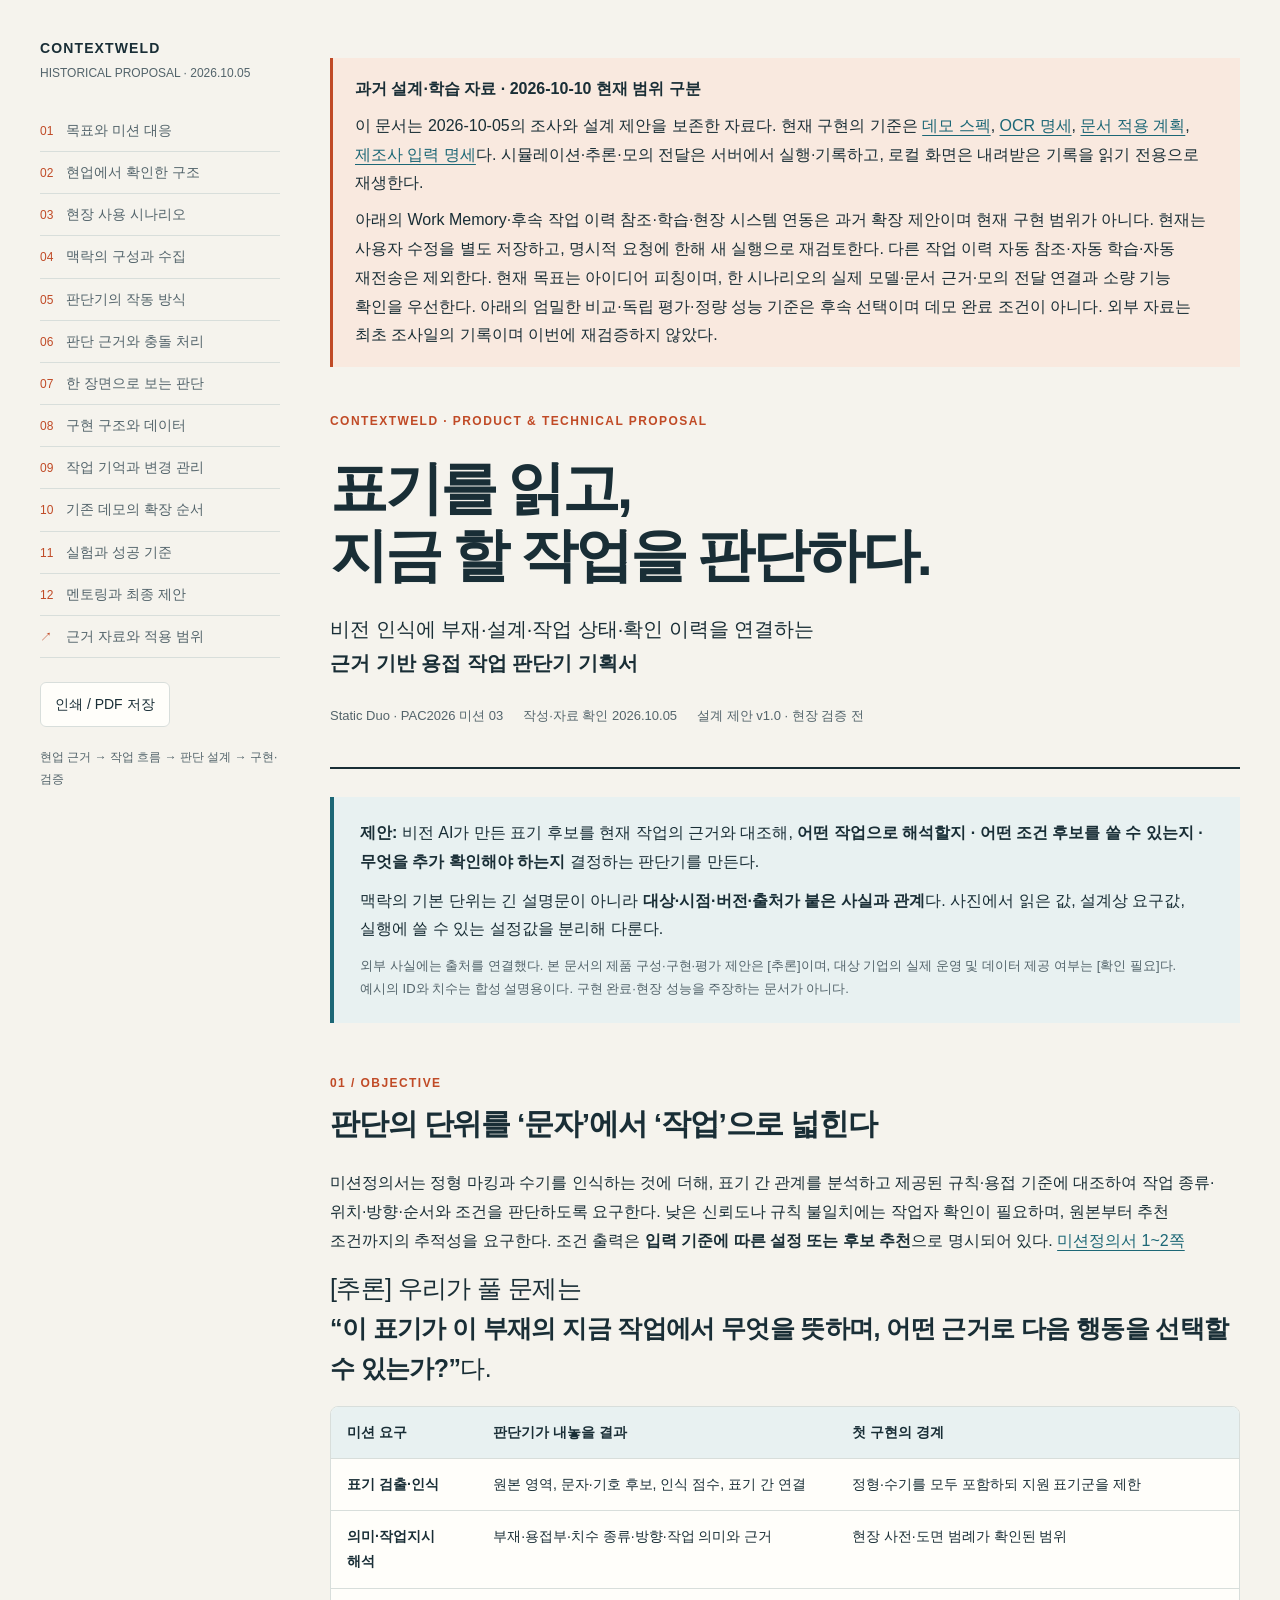
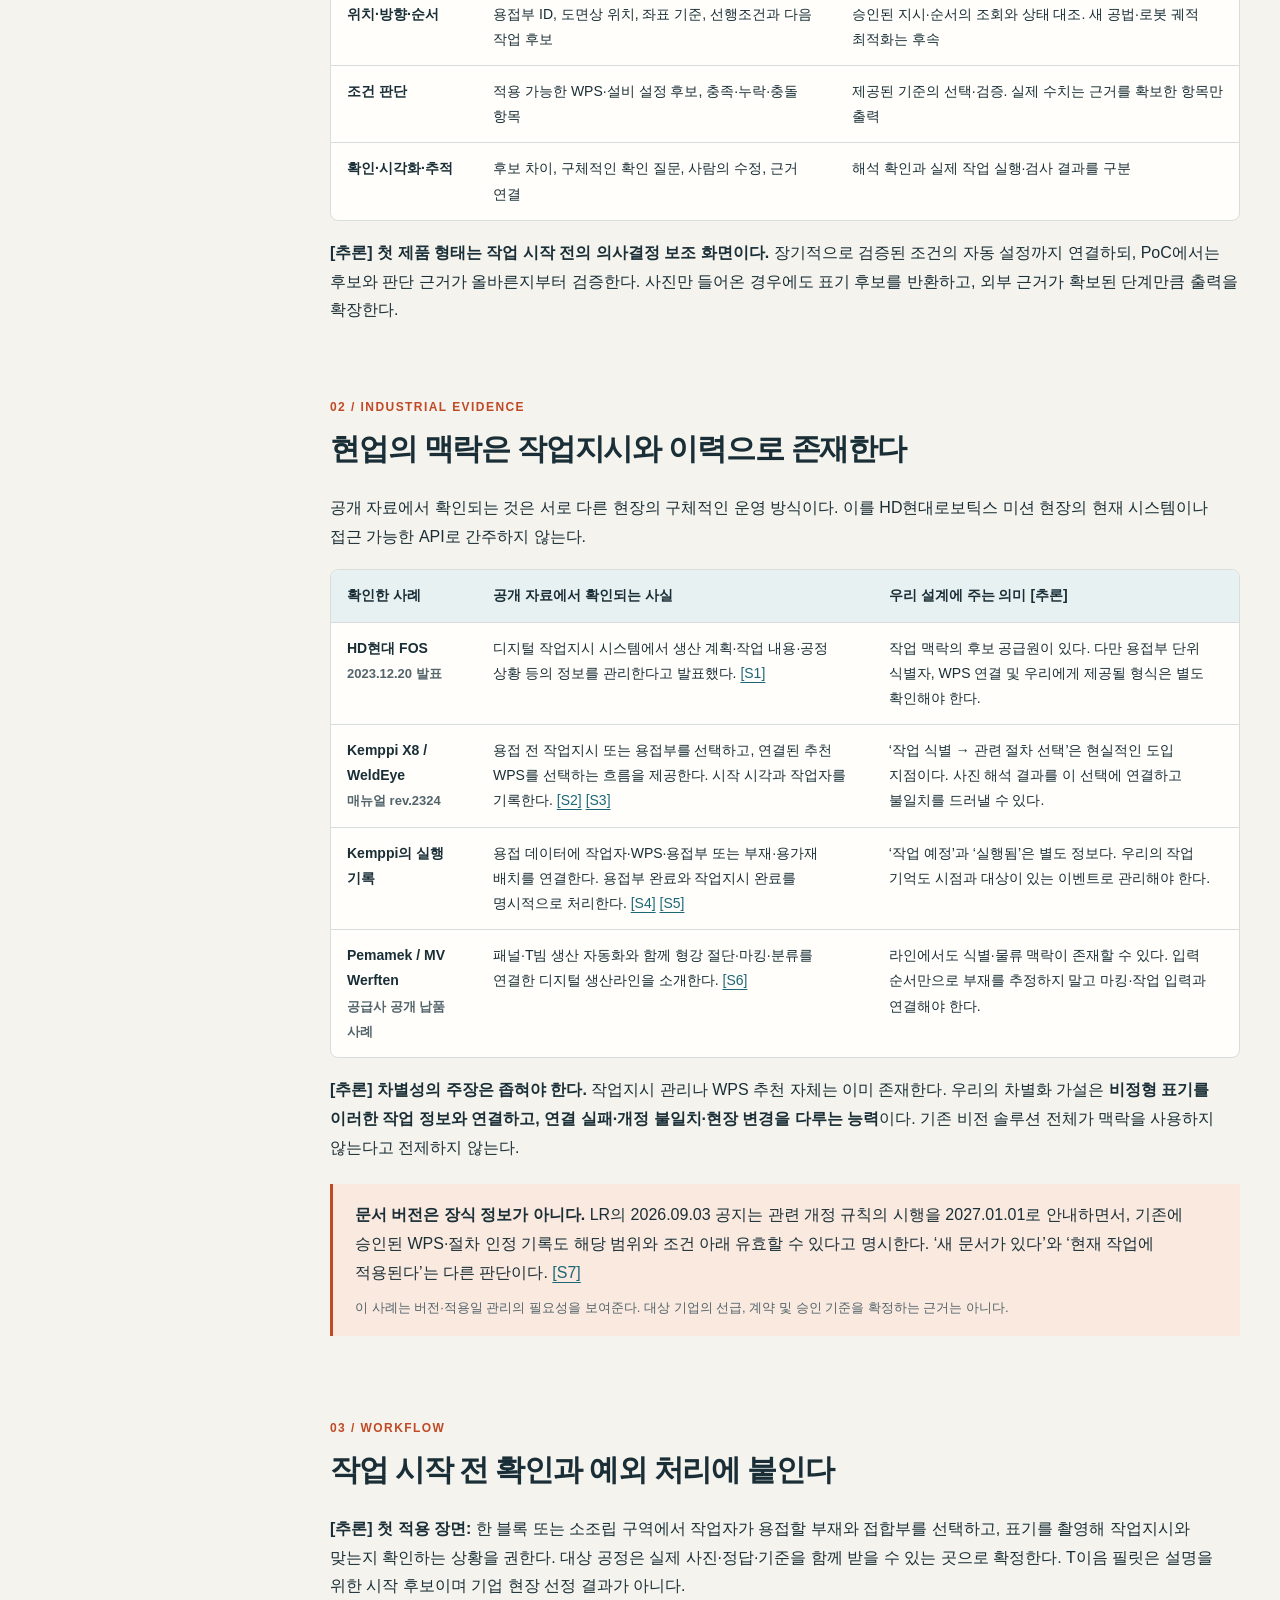
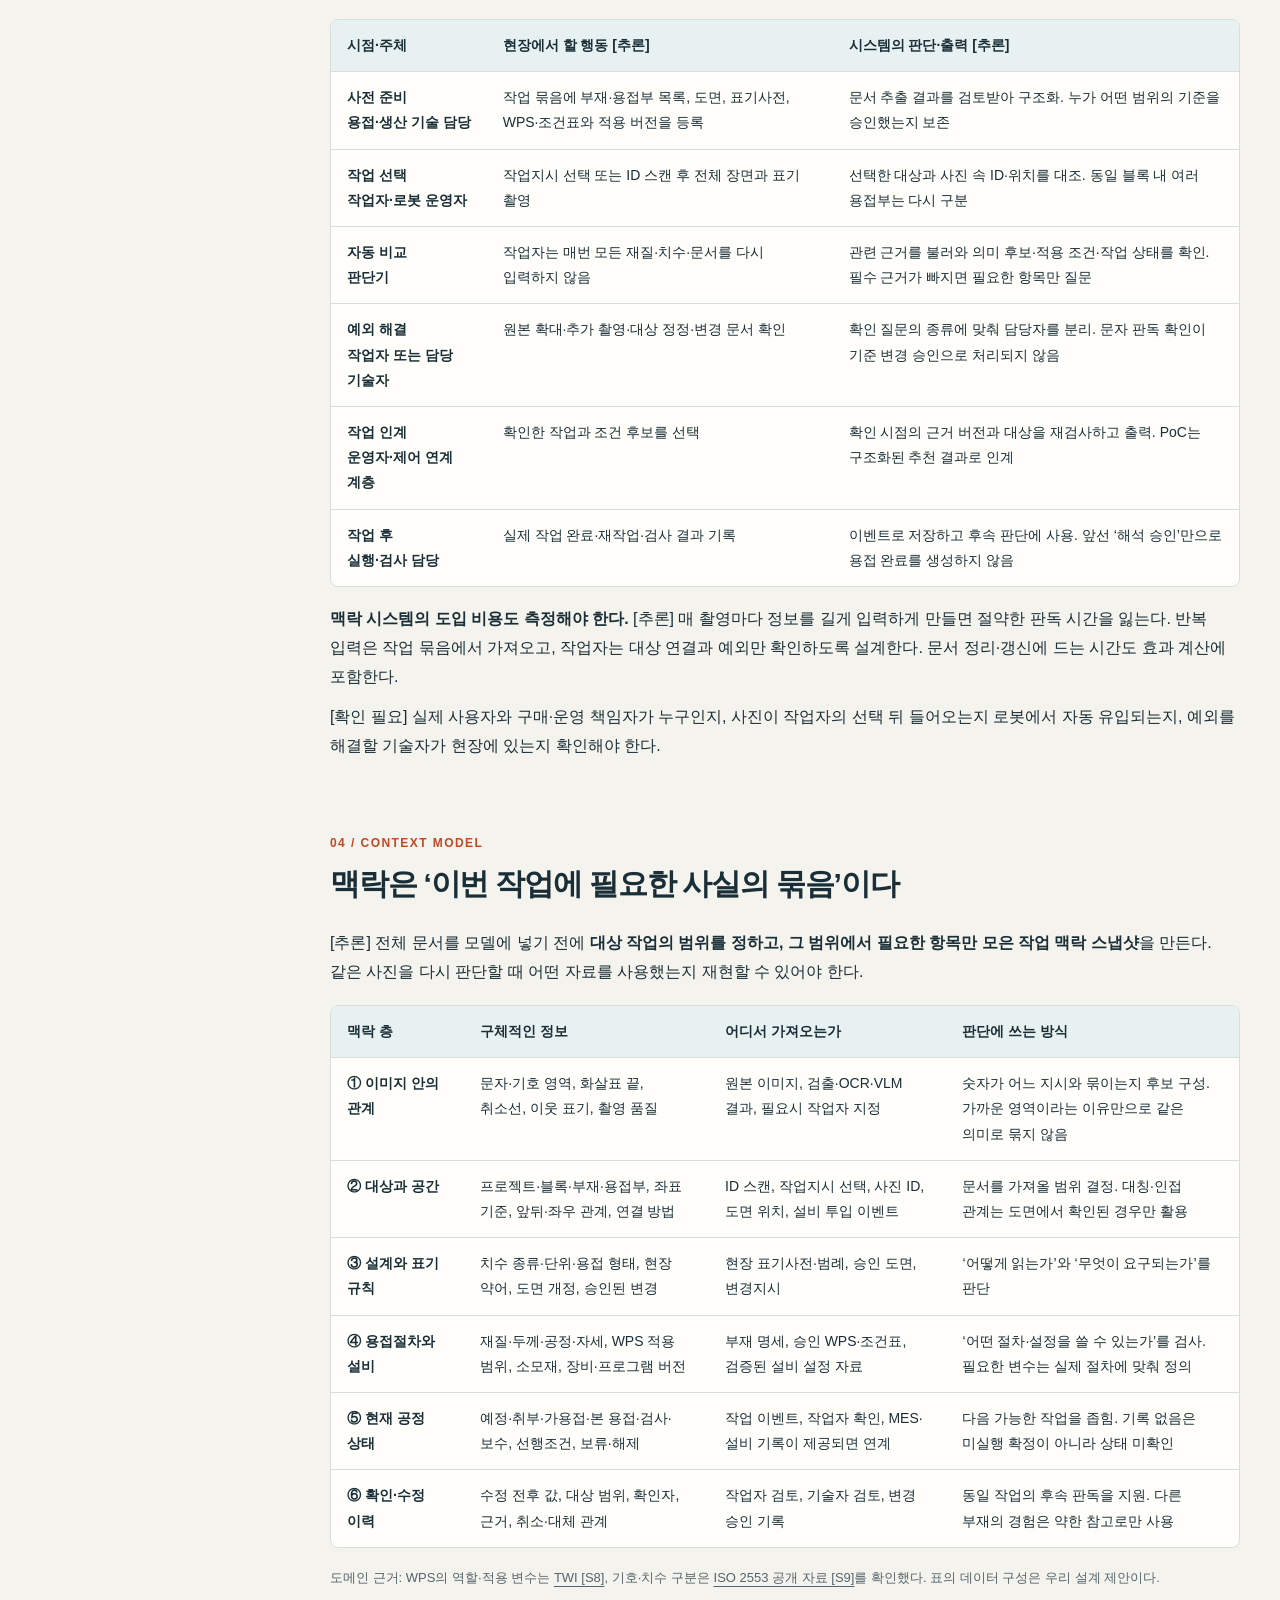
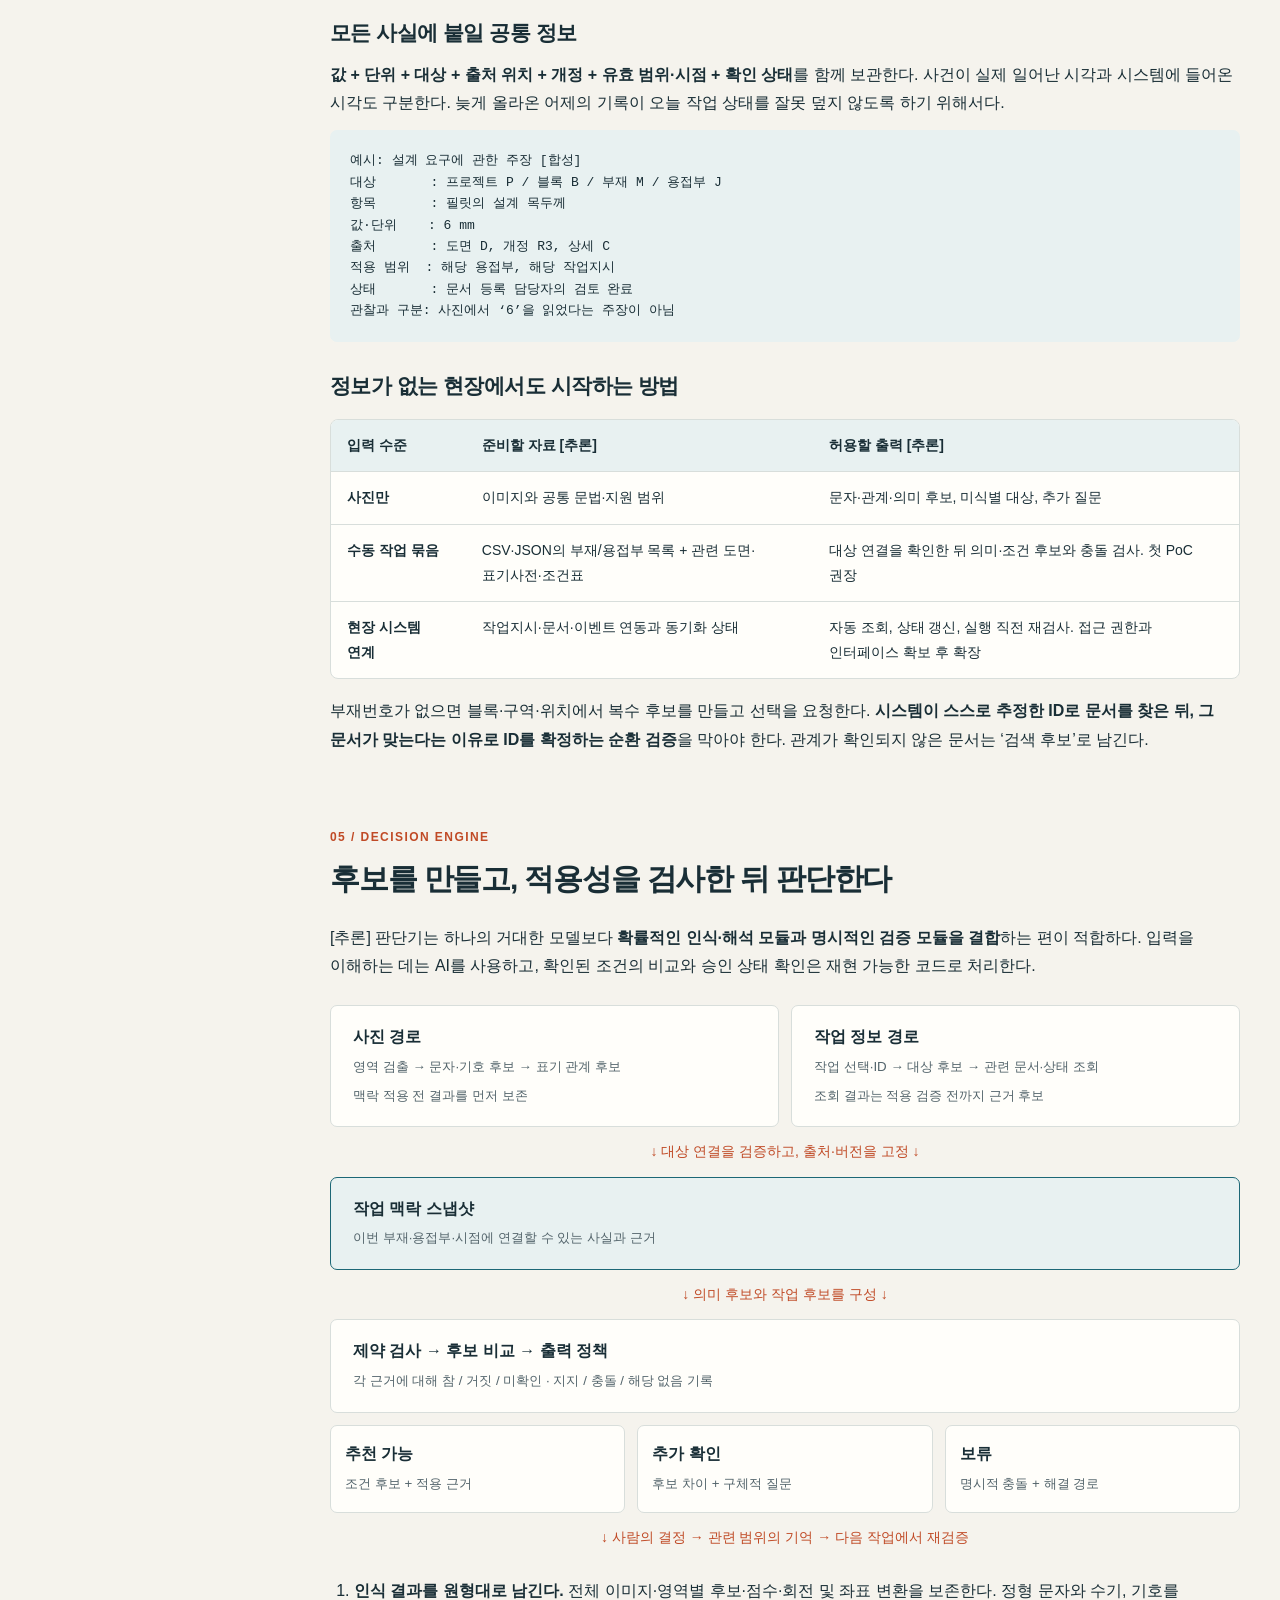
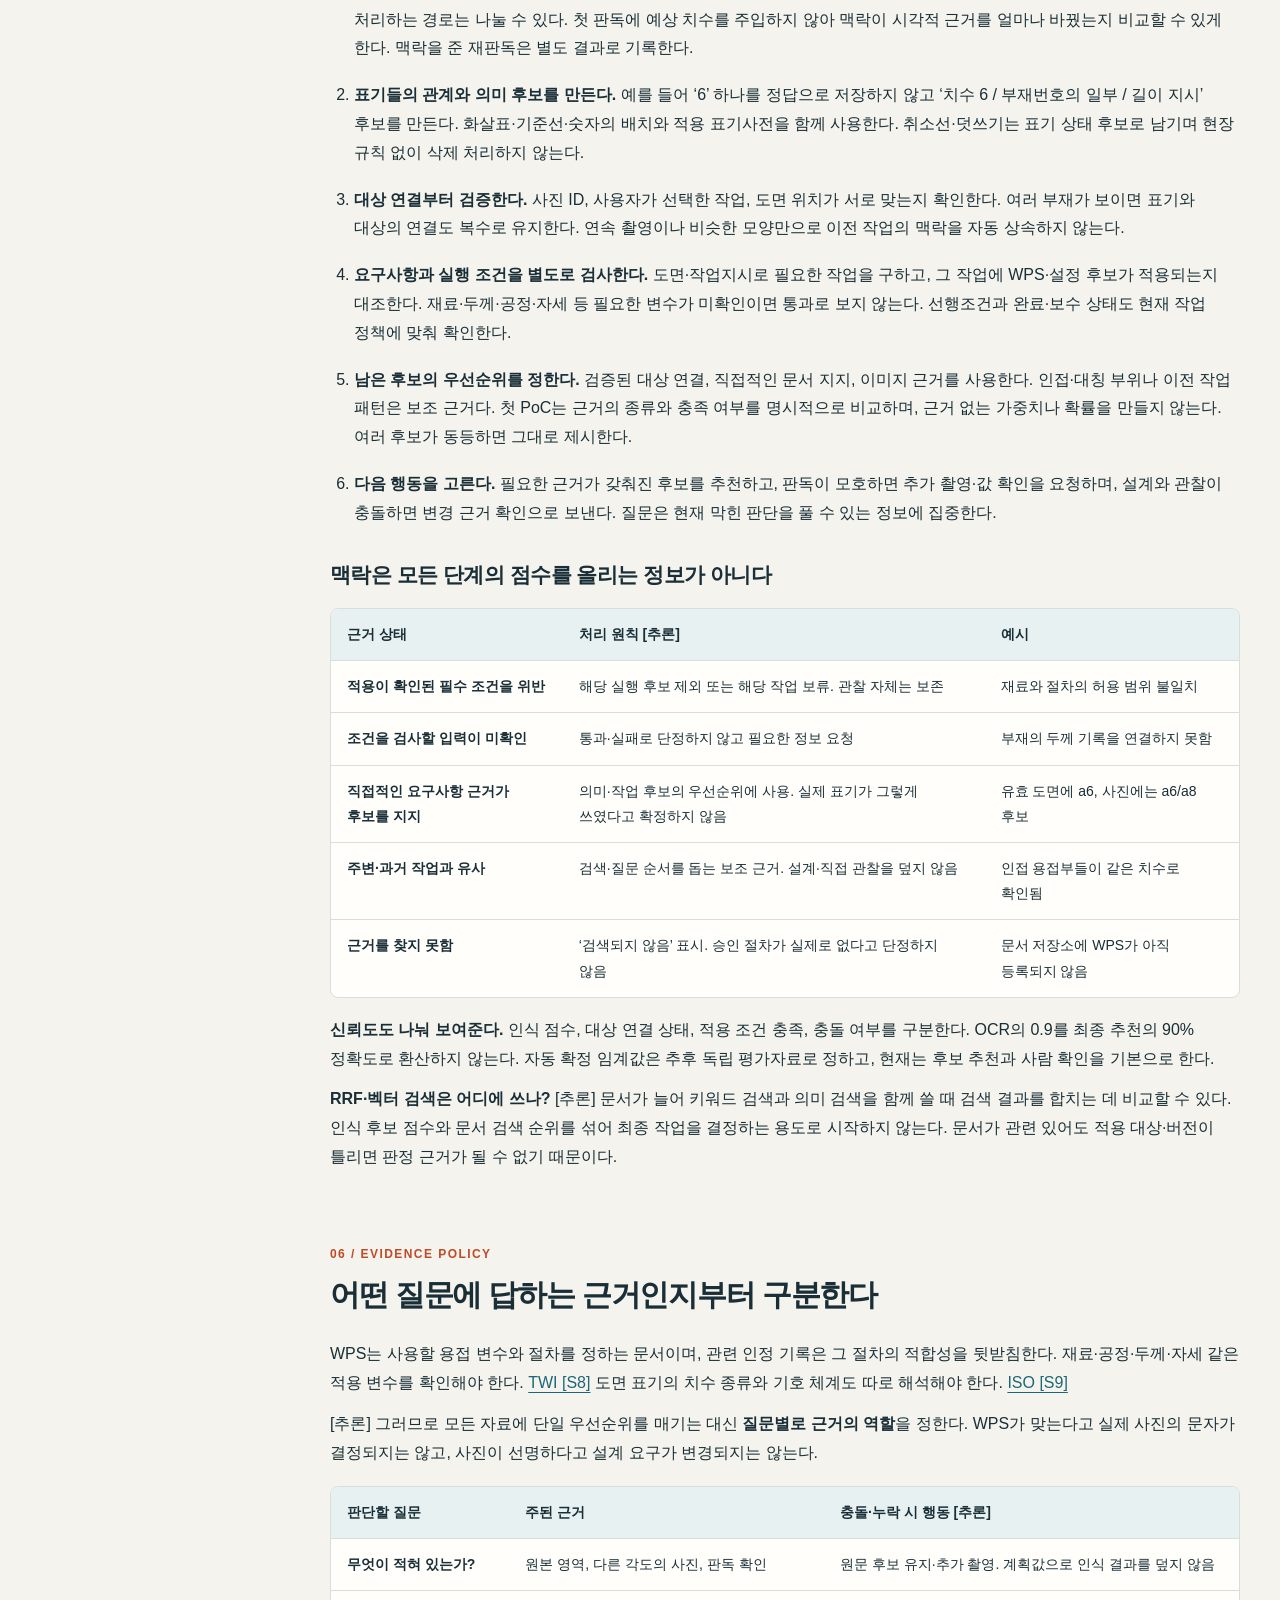
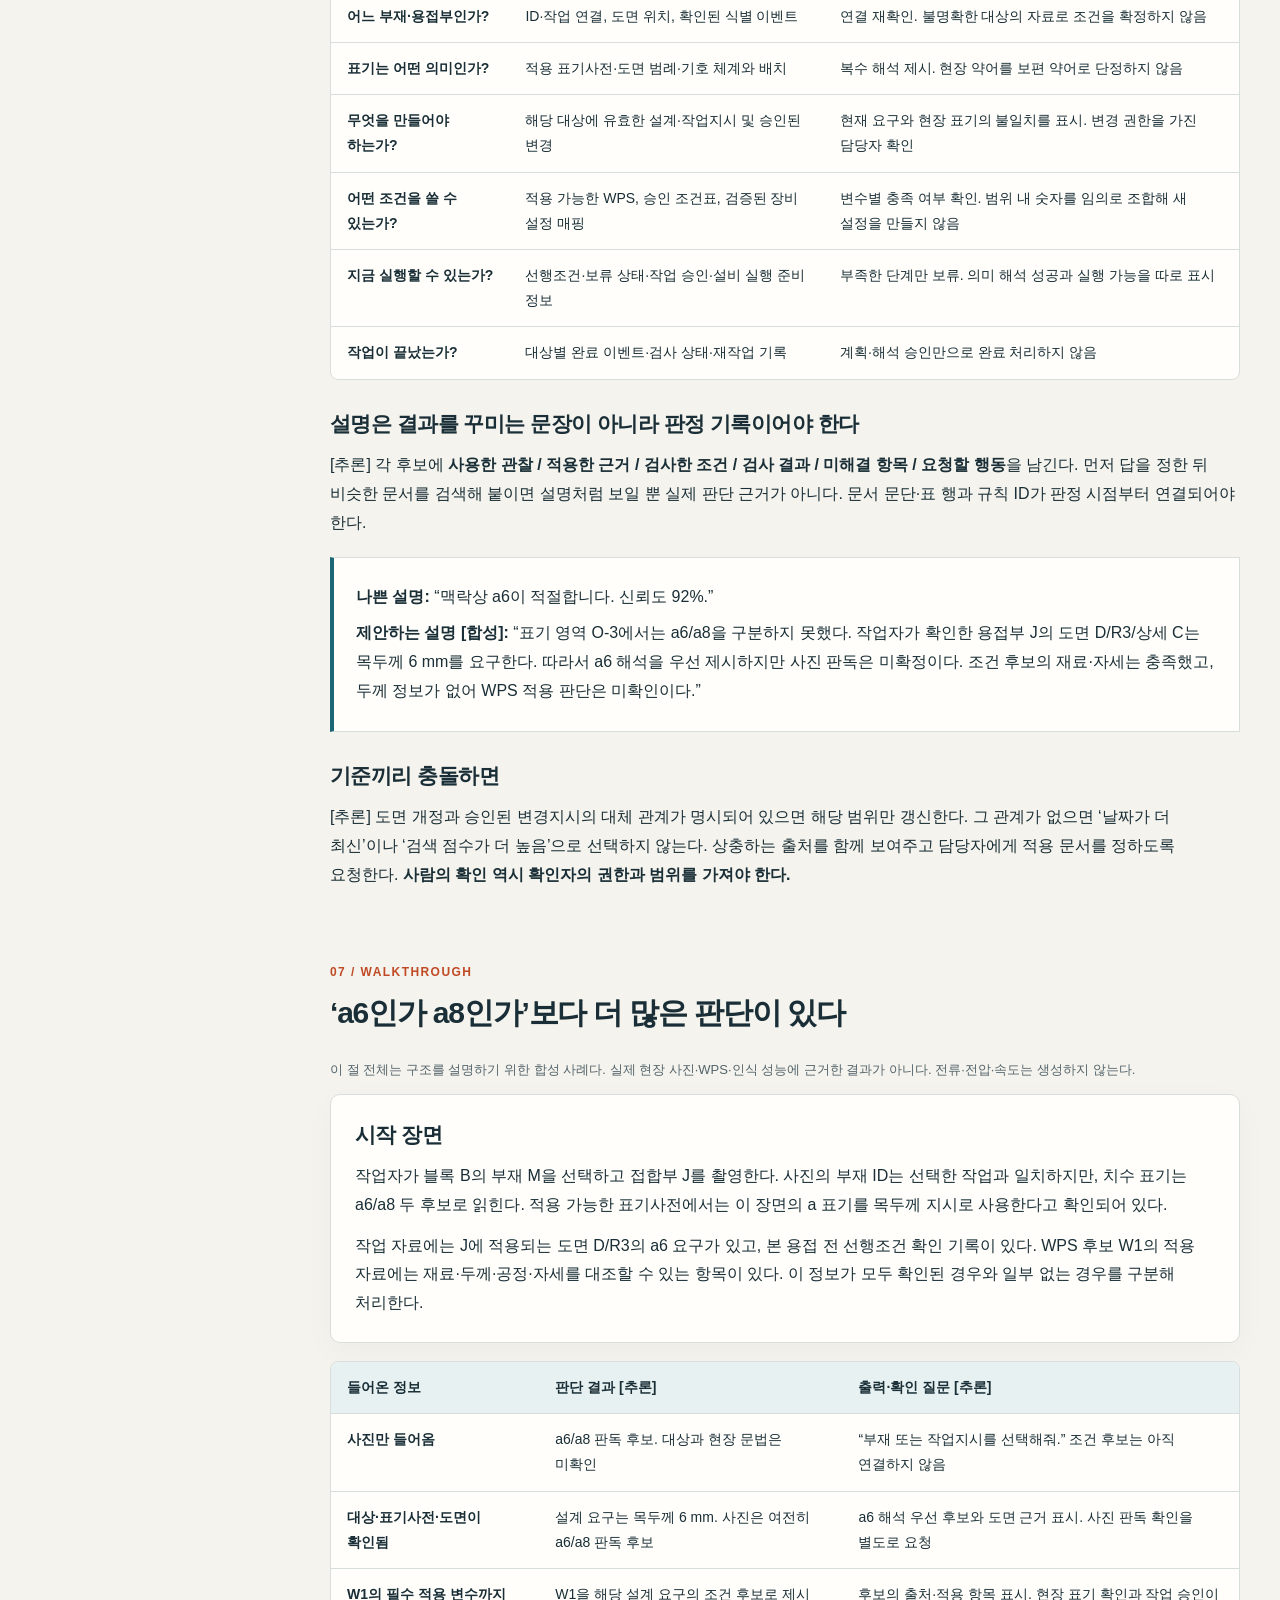
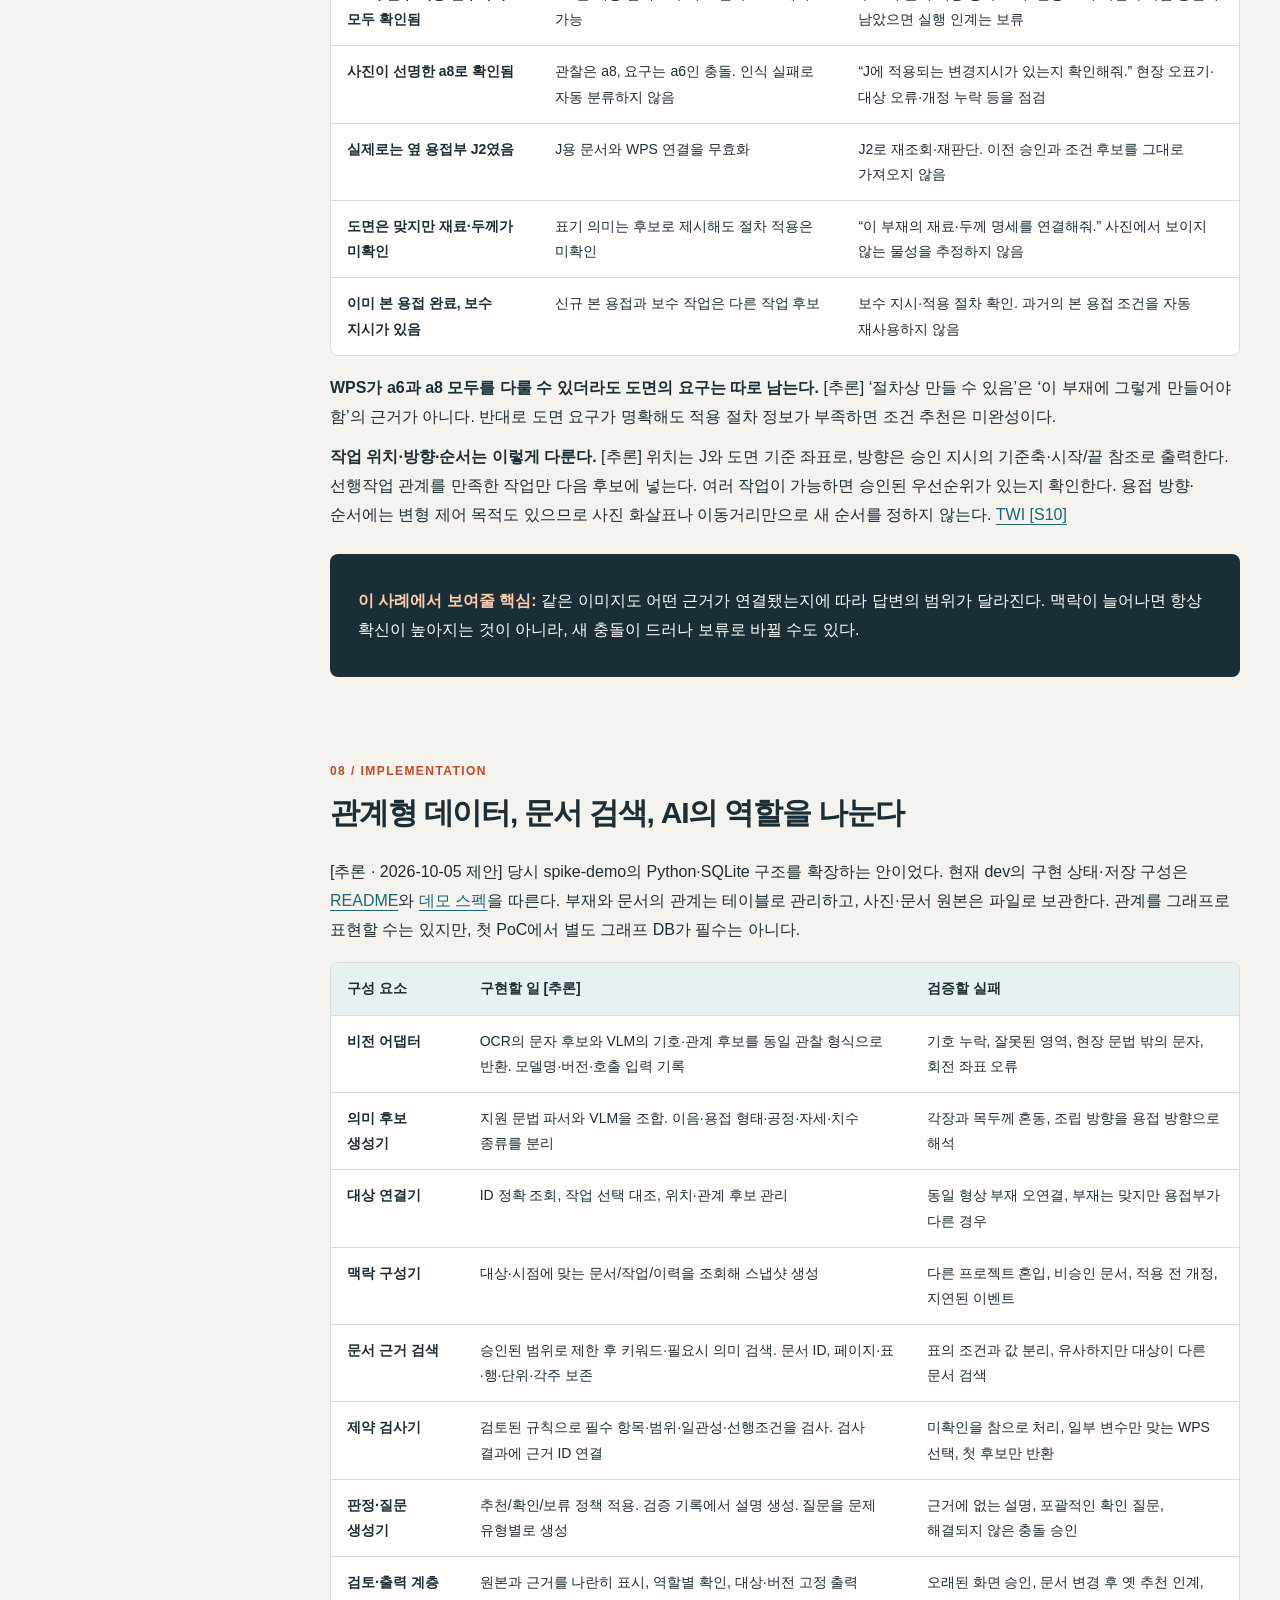
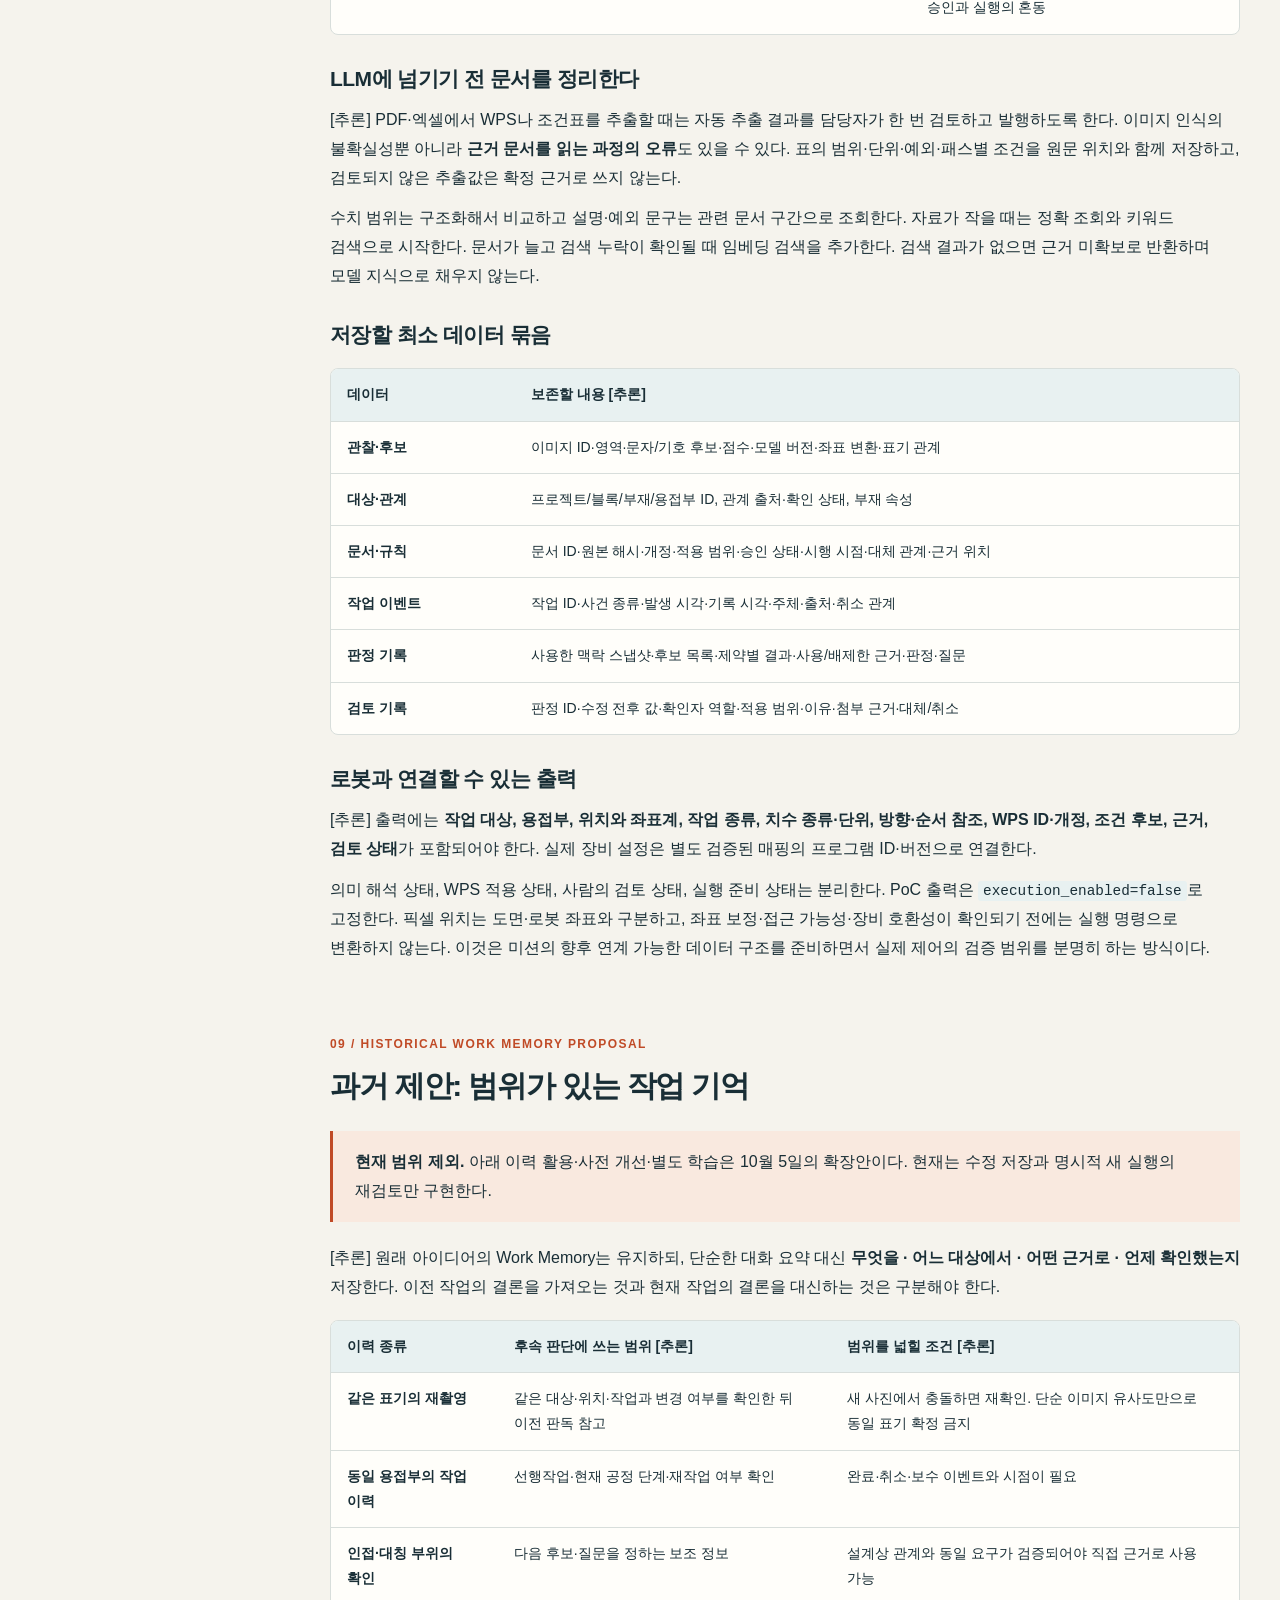
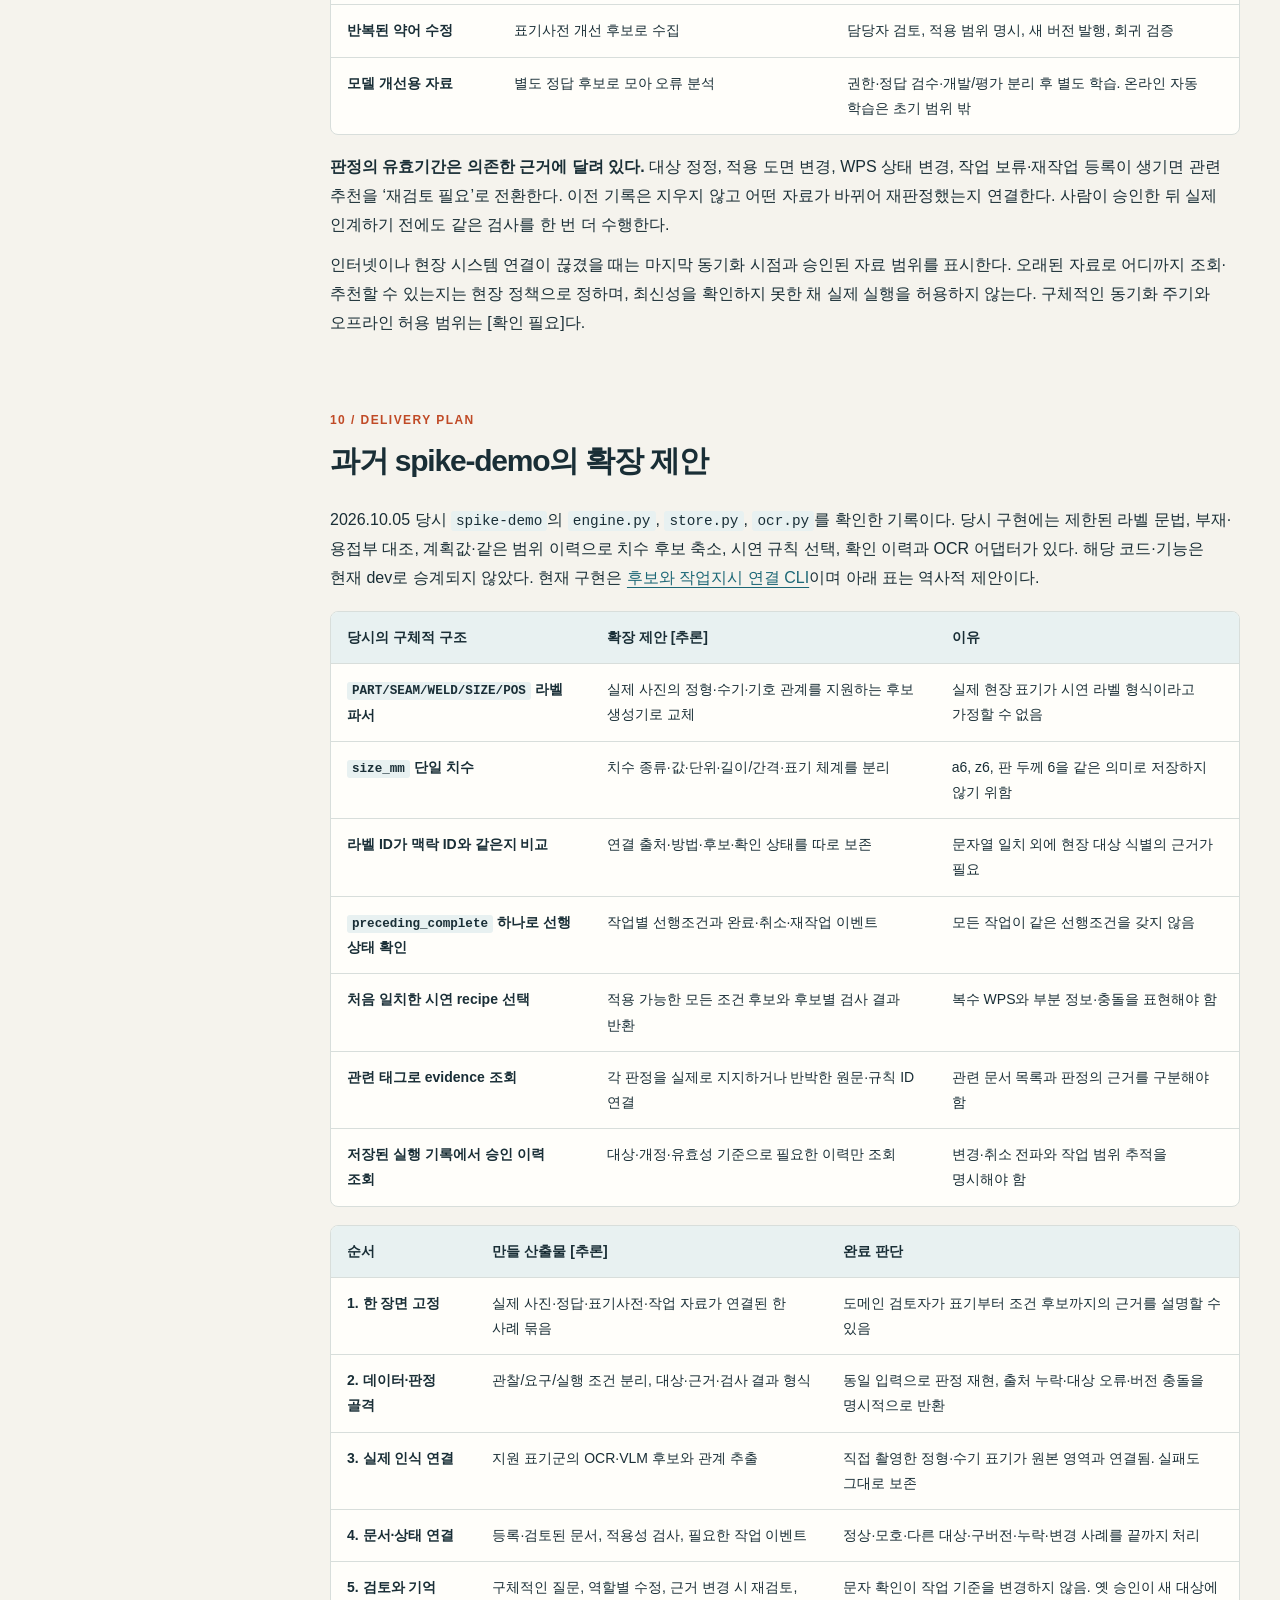
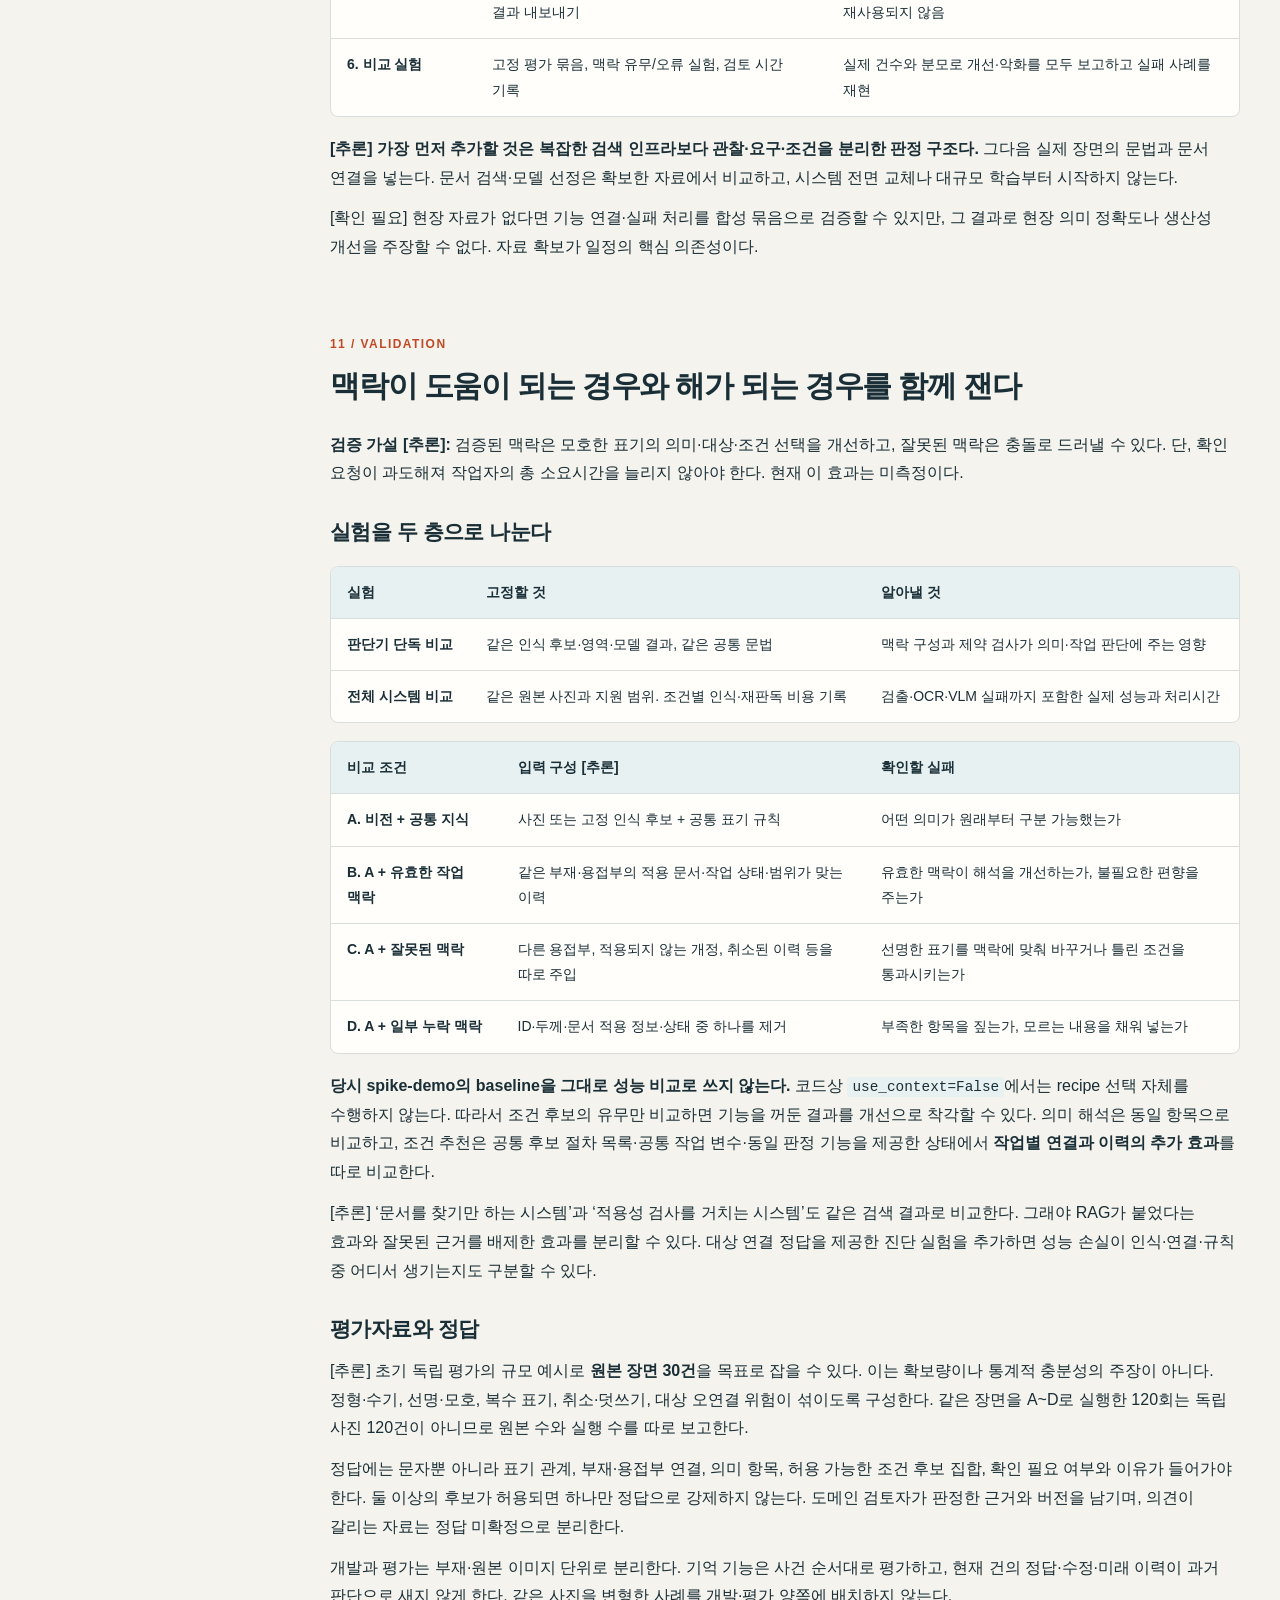
==== commit 577faa67: "feat: prepare Runpod demo assets and align pitch specifications" ====
--- a/docs/context-decision-proposal.html
+++ b/docs/context-decision-proposal.html
@@ -1,5 +1,5 @@
 <!doctype html>
-<html lang="ko"><head><meta charset="utf-8"><meta name="viewport" content="width=device-width,initial-scale=1"><meta name="description" content="ContextWeld 맥락 기반 용접 작업 판단기 기획서: 현업 근거, 데이터, 판정 절차, 구현 및 검증 계획"><title>ContextWeld · 맥락 기반 용접 작업 판단기 기획서</title><style>
+<html lang="ko"><head><meta charset="utf-8"><meta name="viewport" content="width=device-width,initial-scale=1"><meta name="description" content="ContextWeld 맥락 기반 용접 작업 판단기 기획서: 현업 근거, 데이터, 판정 절차, 구현 및 검증 계획"><title>ContextWeld · 과거 맥락 판단기 설계 제안</title><style>
 :root{--bg:#f5f3ed;--paper:#fffefa;--ink:#192e36;--muted:#53646b;--line:#d8dedb;--accent:#c04a26;--soft:#f9e9df;--blue:#1c6776;--blue-soft:#e8f1f1;--plate:#d9e1e2;--shadow:0 10px 32px #182e3608;color-scheme:light}
 *{box-sizing:border-box}html{scroll-behavior:smooth;scroll-padding-top:24px}body{margin:0;background:var(--bg);color:var(--ink);font-family:-apple-system,BlinkMacSystemFont,"Apple SD Gothic Neo","Malgun Gothic",sans-serif;font-size:16px;line-height:1.8;word-break:keep-all;overflow-wrap:anywhere}a{color:var(--blue);text-underline-offset:4px}a:hover{color:var(--accent)}button,input{font:inherit}button{cursor:pointer}button:focus-visible,a:focus-visible,input:focus-visible{outline:3px solid var(--accent);outline-offset:4px}.skip{position:absolute;left:12px;top:-100px;background:var(--paper);padding:10px;z-index:10}.skip:focus{top:12px}.layout{max-width:1440px;margin:auto;display:grid;grid-template-columns:240px minmax(0,1fr);gap:50px;padding:36px 40px 80px}.rail{position:sticky;top:28px;align-self:start;font-size:14px}.brand{font-weight:800;letter-spacing:.08em;font-size:14px}.edition{color:var(--muted);font-size:12px;margin:2px 0 25px}.rail nav a{display:block;text-decoration:none;color:var(--muted);padding:8px 0;border-bottom:1px solid var(--line)}.rail nav a:hover{color:var(--accent)}.rail nav span{display:inline-block;width:26px;color:var(--accent);font-size:12px}.rail .print{margin-top:24px}.print,.choice{border:1px solid var(--line);border-radius:6px;background:var(--paper);color:var(--ink);padding:9px 14px}.print:hover,.choice:hover{border-color:var(--blue)}main{min-width:0;max-width:1000px}.hero{padding:22px 0 40px;border-bottom:2px solid var(--ink)}.eyebrow{color:var(--accent);font-size:12px;font-weight:800;letter-spacing:.12em;text-transform:uppercase}.hero h1{font-size:clamp(34px,4.5vw,58px);line-height:1.17;letter-spacing:-.055em;margin:22px 0}.hero .lead{font-size:20px;max-width:700px;line-height:1.7}.meta{display:flex;flex-wrap:wrap;gap:8px 20px;color:var(--muted);font-size:13px;margin-top:24px}.intro{background:var(--blue-soft);padding:22px 26px;margin-top:28px;border-left:4px solid var(--blue)}.intro p{margin:0}.intro p+p{margin-top:10px}section{padding:50px 0 10px;scroll-margin-top:20px}h2{font-size:30px;letter-spacing:-.04em;line-height:1.4;margin:9px 0 24px}h3{font-size:21px;letter-spacing:-.025em;margin:28px 0 12px;line-height:1.5}h4{font-size:17px;margin:0 0 8px}p{margin:12px 0}strong{font-weight:750}.small,.source{font-size:13px;color:var(--muted)}.source{margin-top:14px}.source a{color:var(--muted)}.tag{font-size:12px;color:var(--accent);font-weight:700}.note{border-left:3px solid var(--accent);background:var(--soft);padding:17px 22px;margin:22px 0}.note p{margin:0}.note p+p{margin-top:8px}.grid{display:grid;grid-template-columns:repeat(2,minmax(0,1fr));gap:18px;margin:20px 0}.card{background:var(--paper);border:1px solid var(--line);border-radius:10px;padding:24px;box-shadow:var(--shadow)}.card p:last-child{margin-bottom:0}.card h3{margin:0 0 12px}.table-wrap{overflow-x:auto;margin:18px 0;border:1px solid var(--line);border-radius:8px;background:var(--paper)}table{width:100%;border-collapse:collapse;font-size:14px;text-align:left}th{background:var(--blue-soft);font-weight:700}td,th{padding:13px 16px;vertical-align:top;border-bottom:1px solid var(--line)}tr:last-child td{border-bottom:0}th:first-child{min-width:125px}td:first-child{font-weight:650}caption{text-align:left;padding:12px 16px;font-weight:700}code{font-family:ui-monospace,SFMono-Regular,Consolas,monospace;font-size:.9em;background:var(--blue-soft);padding:2px 5px;border-radius:3px}ul,ol{padding-left:24px}li{padding:3px 0}.flow{display:flex;gap:8px;align-items:stretch;margin:20px 0;flex-wrap:wrap}.flow .step{flex:1;min-width:130px;background:var(--paper);border-top:3px solid var(--blue);padding:14px 16px}.flow .step span{display:block;color:var(--muted);font-size:13px}.flow .arrow{align-self:center;color:var(--accent)}figure{margin:0}.diagram{width:100%;height:auto;display:block}.diagram text{fill:var(--ink);font-family:inherit;font-size:14px}.diagram .line{fill:none;stroke:var(--ink);stroke-width:2}.diagram .guide{fill:none;stroke:var(--muted);stroke-width:1}.diagram .plate{fill:var(--plate);stroke:var(--ink);stroke-width:1.5}.diagram .weld{fill:#cce0e4;stroke:var(--blue);stroke-width:2}.diagram .measure{stroke:var(--accent);stroke-width:2;fill:none}figcaption{color:var(--muted);font-size:13px;margin-top:12px}.definition{border-top:1px solid var(--line);padding-top:12px}.searchbox{display:flex;align-items:center;gap:12px;flex-wrap:wrap;margin:20px 0}.searchbox label{font-weight:700}.searchbox input{flex:1;min-width:180px;background:var(--paper);border:1px solid var(--line);border-radius:6px;padding:10px 12px;color:var(--ink)}.searchbox output{font-size:13px;color:var(--muted)}.glossary{display:grid;grid-template-columns:repeat(2,minmax(0,1fr));gap:0 26px}.term{padding:16px 0;border-top:1px solid var(--line)}.term h4 small{display:block;font-size:12px;font-weight:400;color:var(--muted);letter-spacing:.02em}.term p{font-size:14px;margin:5px 0}.empty{color:var(--muted)}[hidden]{display:none!important}.choices{display:flex;gap:8px;flex-wrap:wrap;margin:16px 0}.choice[aria-pressed=true]{background:var(--ink);color:var(--paper);border-color:var(--ink)}.scenario{background:var(--paper);border:1px solid var(--line);padding:24px;border-radius:8px}.scenario h4{font-size:19px}.scenario .decision{margin-top:18px;border-top:1px solid var(--line);padding-top:15px;color:var(--blue);font-weight:700}.arch{margin:24px 0;display:grid;gap:12px}.arch-row{display:grid;grid-template-columns:1fr 1fr;gap:12px}.arch-node{border:1px solid var(--line);background:var(--paper);padding:17px 22px;border-radius:7px}.arch-node strong{display:block}.arch-node small{color:var(--muted)}.arch-node.focus{background:var(--blue-soft);border-color:var(--blue)}.arch-direction{text-align:center;color:var(--accent);font-size:14px}.arch-output{display:grid;grid-template-columns:repeat(3,minmax(0,1fr));gap:12px}.arch-output .arch-node{padding:14px}.quote{font-size:24px;line-height:1.65;border-left:4px solid var(--accent);padding:10px 0 10px 24px;margin:24px 0;letter-spacing:-.03em}.refs{font-size:13px;color:var(--muted);padding:30px 0;border-top:1px solid var(--line);margin-top:45px}.refs ol{padding-left:22px}.refs li{padding:6px 0}.refs a{overflow-wrap:anywhere}.footer{font-size:12px;color:var(--muted);border-top:1px solid var(--line);padding-top:20px}.print-only{display:none}
 @media(max-width:1100px){.layout{grid-template-columns:190px minmax(0,1fr);gap:30px;padding:28px}.card{padding:18px}.diagram text{font-size:15px}}
@@ -10,7 +10,9 @@
 @media print{.refs{break-before:page}.term{break-inside:avoid}}
 
 .proposal-label{font-size:12px;letter-spacing:.08em;color:var(--accent);font-weight:800}.toc-note{font-size:12px;color:var(--muted);margin-top:20px}.statement{font-size:25px;line-height:1.6;letter-spacing:-.025em}.evidence{border:1px solid var(--line);border-left:4px solid var(--blue);padding:18px 22px;background:var(--paper);margin:20px 0}.evidence p{margin:7px 0}.table-wrap td{min-width:150px}.table-wrap td:first-child{min-width:120px}.wide td{min-width:175px}.status{display:inline-block;padding:2px 9px;border:1px solid var(--line);border-radius:4px;font-size:12px;font-weight:700}.decision-list{counter-reset:decision}.decision-list>li{margin-bottom:12px}.pipeline{display:grid;gap:9px;margin:22px 0}.pipeline>div{padding:15px 20px;border:1px solid var(--line);background:var(--paper);border-radius:6px}.pipeline b{color:var(--blue)}.pipeline small{display:block;color:var(--muted)}.refs li{padding:12px 0}.refs p{margin:4px 0}.callout{background:var(--ink);color:var(--paper);padding:25px 28px;border-radius:8px;margin:24px 0}.callout strong{color:#ffcdac}.callout p{margin:8px 0}.mini{font-size:13px}.record{font-family:ui-monospace,SFMono-Regular,monospace;font-size:13px;white-space:pre-wrap;word-break:break-word;background:var(--blue-soft);padding:20px;border-radius:7px;line-height:1.65}.case-detail{border-top:1px solid var(--line);padding-top:14px}.no-wrap{white-space:nowrap}@media print{.callout{background:#edf2f2;color:#192e36}.callout strong{color:#9d381c}.evidence{break-inside:avoid}.table-wrap td{min-width:0}.wide td{min-width:0}.record{font-size:8pt}.statement{font-size:16pt}.pipeline>div{break-inside:avoid}.refs{break-before:auto}}
-</style></head><body><a class="skip" href="#main">본문으로 이동</a><div class="layout"><aside class="rail" aria-label="문서 탐색"><div class="brand">CONTEXTWELD</div><div class="edition">IMPLEMENTATION PROPOSAL · 2026.10.05</div><nav aria-label="목차"><a href="#objective"><span>01</span>목표와 미션 대응</a><a href="#field"><span>02</span>현업에서 확인한 구조</a><a href="#workflow"><span>03</span>현장 사용 시나리오</a><a href="#context"><span>04</span>맥락의 구성과 수집</a><a href="#judge"><span>05</span>판단기의 작동 방식</a><a href="#evidence"><span>06</span>판단 근거와 충돌 처리</a><a href="#example"><span>07</span>한 장면으로 보는 판단</a><a href="#architecture"><span>08</span>구현 구조와 데이터</a><a href="#memory"><span>09</span>작업 기억과 변경 관리</a><a href="#build"><span>10</span>기존 데모의 확장 순서</a><a href="#evaluation"><span>11</span>실험과 성공 기준</a><a href="#questions"><span>12</span>멘토링과 최종 제안</a><a href="#sources"><span>↗</span>근거 자료와 적용 범위</a></nav><button class="print" id="print" type="button">인쇄 / PDF 저장</button><p class="toc-note">현업 근거 → 작업 흐름 → 판단 설계 → 구현·검증</p></aside><main id="main">
+</style></head><body><a class="skip" href="#main">본문으로 이동</a><div class="layout"><aside class="rail" aria-label="문서 탐색"><div class="brand">CONTEXTWELD</div><div class="edition">HISTORICAL PROPOSAL · 2026.10.05</div><nav aria-label="목차"><a href="#objective"><span>01</span>목표와 미션 대응</a><a href="#field"><span>02</span>현업에서 확인한 구조</a><a href="#workflow"><span>03</span>현장 사용 시나리오</a><a href="#context"><span>04</span>맥락의 구성과 수집</a><a href="#judge"><span>05</span>판단기의 작동 방식</a><a href="#evidence"><span>06</span>판단 근거와 충돌 처리</a><a href="#example"><span>07</span>한 장면으로 보는 판단</a><a href="#architecture"><span>08</span>구현 구조와 데이터</a><a href="#memory"><span>09</span>작업 기억과 변경 관리</a><a href="#build"><span>10</span>기존 데모의 확장 순서</a><a href="#evaluation"><span>11</span>실험과 성공 기준</a><a href="#questions"><span>12</span>멘토링과 최종 제안</a><a href="#sources"><span>↗</span>근거 자료와 적용 범위</a></nav><button class="print" id="print" type="button">인쇄 / PDF 저장</button><p class="toc-note">현업 근거 → 작업 흐름 → 판단 설계 → 구현·검증</p></aside><main id="main">
+<div class="note" role="note"><p><strong>과거 설계·학습 자료 · 2026-10-10 현재 범위 구분</strong></p><p>이 문서는 2026-10-05의 조사와 설계 제안을 보존한 자료다. 현재 구현의 기준은 <a href="DEMO_SPEC.md">데모 스펙</a>, <a href="OCR_PIPELINE_SPEC.md">OCR 명세</a>, <a href="DOCUMENT_APPLICATION_PLAN.md">문서 적용 계획</a>, <a href="WELDING_ROBOT_INPUT_SPEC.md">제조사 입력 명세</a>다. 시뮬레이션·추론·모의 전달은 서버에서 실행·기록하고, 로컬 화면은 내려받은 기록을 읽기 전용으로 재생한다.</p><p>아래의 Work Memory·후속 작업 이력 참조·학습·현장 시스템 연동은 과거 확장 제안이며 현재 구현 범위가 아니다. 현재는 사용자 수정을 별도 저장하고, 명시적 요청에 한해 새 실행으로 재검토한다. 다른 작업 이력 자동 참조·자동 학습·자동 재전송은 제외한다. 현재 목표는 아이디어 피칭이며, 한 시나리오의 실제 모델·문서 근거·모의 전달 연결과 소량 기능 확인을 우선한다. 아래의 엄밀한 비교·독립 평가·정량 성능 기준은 후속 선택이며 데모 완료 조건이 아니다. 외부 자료는 최초 조사일의 기록이며 이번에 재검증하지 않았다.</p></div>
+
 <header class="hero"><div class="eyebrow">CONTEXTWELD · PRODUCT &amp; TECHNICAL PROPOSAL</div><h1>표기를 읽고,<br>지금 할 작업을 판단하다.</h1><p class="lead">비전 인식에 부재·설계·작업 상태·확인 이력을 연결하는<br><strong>근거 기반 용접 작업 판단기 기획서</strong></p><div class="meta"><span>Static Duo · PAC2026 미션 03</span><span>작성·자료 확인 2026.10.05</span><span>설계 제안 v1.0 · 현장 검증 전</span></div></header>
 <div class="intro"><p><strong>제안:</strong> 비전 AI가 만든 표기 후보를 현재 작업의 근거와 대조해, <strong>어떤 작업으로 해석할지 · 어떤 조건 후보를 쓸 수 있는지 · 무엇을 추가 확인해야 하는지</strong> 결정하는 판단기를 만든다.</p><p>맥락의 기본 단위는 긴 설명문이 아니라 <strong>대상·시점·버전·출처가 붙은 사실과 관계</strong>다. 사진에서 읽은 값, 설계상 요구값, 실행에 쓸 수 있는 설정값을 분리해 다룬다.</p><p class="small">외부 사실에는 출처를 연결했다. 본 문서의 제품 구성·구현·평가 제안은 [추론]이며, 대상 기업의 실제 운영 및 데이터 제공 여부는 [확인 필요]다. 예시의 ID와 치수는 합성 설명용이다. 구현 완료·현장 성능을 주장하는 문서가 아니다.</p></div>
 
@@ -142,7 +144,7 @@
 </section>
 
 <section id="architecture"><div class="eyebrow">08 / IMPLEMENTATION</div><h2>관계형 데이터, 문서 검색, AI의 역할을 나눈다</h2>
-<p>[추론] 초기 구현은 현재 Python·SQLite 기반 구조를 확장한다. 부재와 문서의 관계는 테이블로 관리하고, 사진·문서 원본은 파일로 보관한다. 관계를 그래프로 표현할 수는 있지만, 첫 PoC에서 별도 그래프 DB가 필수는 아니다.</p>
+<p>[추론 · 2026-10-05 제안] 당시 spike-demo의 Python·SQLite 구조를 확장하는 안이었다. 현재 dev의 구현 상태·저장 구성은 <a href="../README.md">README</a>와 <a href="DEMO_SPEC.md">데모 스펙</a>을 따른다. 부재와 문서의 관계는 테이블로 관리하고, 사진·문서 원본은 파일로 보관한다. 관계를 그래프로 표현할 수는 있지만, 첫 PoC에서 별도 그래프 DB가 필수는 아니다.</p>
 <div class="table-wrap"><table><thead><tr><th>구성 요소</th><th>구현할 일 [추론]</th><th>검증할 실패</th></tr></thead><tbody>
 <tr><td>비전 어댑터</td><td>OCR의 문자 후보와 VLM의 기호·관계 후보를 동일 관찰 형식으로 반환. 모델명·버전·호출 입력 기록</td><td>기호 누락, 잘못된 영역, 현장 문법 밖의 문자, 회전 좌표 오류</td></tr>
 <tr><td>의미 후보 생성기</td><td>지원 문법 파서와 VLM을 조합. 이음·용접 형태·공정·자세·치수 종류를 분리</td><td>각장과 목두께 혼동, 조립 방향을 용접 방향으로 해석</td></tr>
@@ -169,7 +171,7 @@
 <p>[추론] 출력에는 <strong>작업 대상, 용접부, 위치와 좌표계, 작업 종류, 치수 종류·단위, 방향·순서 참조, WPS ID·개정, 조건 후보, 근거, 검토 상태</strong>가 포함되어야 한다. 실제 장비 설정은 별도 검증된 매핑의 프로그램 ID·버전으로 연결한다.</p>
 <p>의미 해석 상태, WPS 적용 상태, 사람의 검토 상태, 실행 준비 상태는 분리한다. PoC 출력은 <code>execution_enabled=false</code>로 고정한다. 픽셀 위치는 도면·로봇 좌표와 구분하고, 좌표 보정·접근 가능성·장비 호환성이 확인되기 전에는 실행 명령으로 변환하지 않는다. 이것은 미션의 향후 연계 가능한 데이터 구조를 준비하면서 실제 제어의 검증 범위를 분명히 하는 방식이다.</p>
 </section>
-<section id="memory"><div class="eyebrow">09 / WORK MEMORY</div><h2>기억은 범위가 있는 확인 기록으로 축적한다</h2>
+<section id="memory"><div class="eyebrow">09 / HISTORICAL WORK MEMORY PROPOSAL</div><h2>과거 제안: 범위가 있는 작업 기억</h2><p class="note"><strong>현재 범위 제외.</strong> 아래 이력 활용·사전 개선·별도 학습은 10월 5일의 확장안이다. 현재는 수정 저장과 명시적 새 실행의 재검토만 구현한다.</p>
 <p>[추론] 원래 아이디어의 Work Memory는 유지하되, 단순한 대화 요약 대신 <strong>무엇을 · 어느 대상에서 · 어떤 근거로 · 언제 확인했는지</strong> 저장한다. 이전 작업의 결론을 가져오는 것과 현재 작업의 결론을 대신하는 것은 구분해야 한다.</p>
 <div class="table-wrap"><table><thead><tr><th>이력 종류</th><th>후속 판단에 쓰는 범위 [추론]</th><th>범위를 넓힐 조건 [추론]</th></tr></thead><tbody>
 <tr><td>같은 표기의 재촬영</td><td>같은 대상·위치·작업과 변경 여부를 확인한 뒤 이전 판독 참고</td><td>새 사진에서 충돌하면 재확인. 단순 이미지 유사도만으로 동일 표기 확정 금지</td></tr>
@@ -182,9 +184,9 @@
 <p>인터넷이나 현장 시스템 연결이 끊겼을 때는 마지막 동기화 시점과 승인된 자료 범위를 표시한다. 오래된 자료로 어디까지 조회·추천할 수 있는지는 현장 정책으로 정하며, 최신성을 확인하지 못한 채 실제 실행을 허용하지 않는다. 구체적인 동기화 주기와 오프라인 허용 범위는 [확인 필요]다.</p>
 </section>
 
-<section id="build"><div class="eyebrow">10 / DELIVERY PLAN</div><h2>기존 데모에서 확장할 순서</h2>
-<p>2026.10.05에 <code>engine.py</code>, <code>store.py</code>, <code>ocr.py</code>를 직접 확인했다. 현재 구현에는 제한된 라벨 문법, 부재·용접부 대조, 계획값·같은 범위 이력으로 치수 후보 축소, 시연 규칙 선택, 확인 이력과 OCR 어댑터가 있다. 실제 현장 문법과 적용 문서의 체계적인 검증은 새로 설계해야 한다.</p>
-<div class="table-wrap"><table><thead><tr><th>현재의 구체적 구조</th><th>확장 제안 [추론]</th><th>이유</th></tr></thead><tbody>
+<section id="build"><div class="eyebrow">10 / DELIVERY PLAN</div><h2>과거 spike-demo의 확장 제안</h2>
+<p>2026.10.05 당시 <code>spike-demo</code>의 <code>engine.py</code>, <code>store.py</code>, <code>ocr.py</code>를 확인한 기록이다. 당시 구현에는 제한된 라벨 문법, 부재·용접부 대조, 계획값·같은 범위 이력으로 치수 후보 축소, 시연 규칙 선택, 확인 이력과 OCR 어댑터가 있다. 해당 코드·기능은 현재 dev로 승계되지 않았다. 현재 구현은 <a href="FIRST_SCENE.md">후보와 작업지시 연결 CLI</a>이며 아래 표는 역사적 제안이다.</p>
+<div class="table-wrap"><table><thead><tr><th>당시의 구체적 구조</th><th>확장 제안 [추론]</th><th>이유</th></tr></thead><tbody>
 <tr><td><code>PART/SEAM/WELD/SIZE/POS</code> 라벨 파서</td><td>실제 사진의 정형·수기·기호 관계를 지원하는 후보 생성기로 교체</td><td>실제 현장 표기가 시연 라벨 형식이라고 가정할 수 없음</td></tr>
 <tr><td><code>size_mm</code> 단일 치수</td><td>치수 종류·값·단위·길이/간격·표기 체계를 분리</td><td>a6, z6, 판 두께 6을 같은 의미로 저장하지 않기 위함</td></tr>
 <tr><td>라벨 ID가 맥락 ID와 같은지 비교</td><td>연결 출처·방법·후보·확인 상태를 따로 보존</td><td>문자열 일치 외에 현장 대상 식별의 근거가 필요</td></tr>
@@ -218,7 +220,7 @@
 <tr><td>C. A + 잘못된 맥락</td><td>다른 용접부, 적용되지 않는 개정, 취소된 이력 등을 따로 주입</td><td>선명한 표기를 맥락에 맞춰 바꾸거나 틀린 조건을 통과시키는가</td></tr>
 <tr><td>D. A + 일부 누락 맥락</td><td>ID·두께·문서 적용 정보·상태 중 하나를 제거</td><td>부족한 항목을 짚는가, 모르는 내용을 채워 넣는가</td></tr>
 </tbody></table></div>
-<p><strong>현재 데모의 baseline을 그대로 성능 비교로 쓰지 않는다.</strong> 코드상 <code>use_context=False</code>에서는 recipe 선택 자체를 수행하지 않는다. 따라서 조건 후보의 유무만 비교하면 기능을 꺼둔 결과를 개선으로 착각할 수 있다. 의미 해석은 동일 항목으로 비교하고, 조건 추천은 공통 후보 절차 목록·공통 작업 변수·동일 판정 기능을 제공한 상태에서 <strong>작업별 연결과 이력의 추가 효과</strong>를 따로 비교한다.</p>
+<p><strong>당시 spike-demo의 baseline을 그대로 성능 비교로 쓰지 않는다.</strong> 코드상 <code>use_context=False</code>에서는 recipe 선택 자체를 수행하지 않는다. 따라서 조건 후보의 유무만 비교하면 기능을 꺼둔 결과를 개선으로 착각할 수 있다. 의미 해석은 동일 항목으로 비교하고, 조건 추천은 공통 후보 절차 목록·공통 작업 변수·동일 판정 기능을 제공한 상태에서 <strong>작업별 연결과 이력의 추가 효과</strong>를 따로 비교한다.</p>
 <p>[추론] ‘문서를 찾기만 하는 시스템’과 ‘적용성 검사를 거치는 시스템’도 같은 검색 결과로 비교한다. 그래야 RAG가 붙었다는 효과와 잘못된 근거를 배제한 효과를 분리할 수 있다. 대상 연결 정답을 제공한 진단 실험을 추가하면 성능 손실이 인식·연결·규칙 중 어디서 생기는지도 구분할 수 있다.</p>
 <h3>평가자료와 정답</h3>
 <p>[추론] 초기 독립 평가의 규모 예시로 <strong>원본 장면 30건</strong>을 목표로 잡을 수 있다. 이는 확보량이나 통계적 충분성의 주장이 아니다. 정형·수기, 선명·모호, 복수 표기, 취소·덧쓰기, 대상 오연결 위험이 섞이도록 구성한다. 같은 장면을 A~D로 실행한 120회는 독립 사진 120건이 아니므로 원본 수와 실행 수를 따로 보고한다.</p>
@@ -276,7 +278,7 @@
 <li id="s9"><strong>S9 · ISO 2553:2019, 공개 개요·용어.</strong><p><a href="https://www.iso.org/obp/ui?_escaped_fragment_=iso:std:iso:2553:ed-5:v2:en">공개 자료 읽기</a> · 용접기호의 구성과 치수 종류. 유료 표준 전체를 검토·재현한 문서가 아니며, 현장 약어 규칙은 별도 확인 필요.</p></li>
 <li id="s10"><strong>S10 · TWI, How can the direction (sequence) of welding be used to control distortion?</strong> 게시일 [확인 필요].<p><a href="https://www.twi-global.com/technical-knowledge/faqs/faq-how-can-the-direction-sequence-of-welding-be-used-to-control-distortion">기술 설명 읽기</a> · 순서·방향과 변형 제어의 관계. 특정 부재에 적용할 실제 순서는 제시하지 않음.</p></li>
 <li><strong>미션과 제출 아이디어.</strong><p><a href="references/mission-03.pdf">미션정의서 2쪽</a> · <a href="references/idea-proposal.pdf">제출 아이디어 요약서 1쪽</a>. 미션은 두 페이지의 원문과 표를 확인했다. 예시 사진·영상·참고 링크 항목은 비어 있다.</p></li>
-<li><strong>로컬 가이드와 구현.</strong><p><a href="welding-context-guide.html">기존 도메인 가이드</a> · <a href="../src/contextweld/engine.py">판단 엔진</a> · <a href="../src/contextweld/store.py">이력 저장</a> · <a href="../src/contextweld/ocr.py">OCR 연결</a>. 코드를 읽어 현재 구조와 확장 지점을 구분했다. 이번 작업에서 제품 코드를 수정하거나 성능 실험을 실행하지 않았다.</p></li>
+<li><strong>로컬 가이드와 과거 구현 조사.</strong><p><a href="welding-context-guide.html">기존 도메인 가이드</a>. 당시 읽은 <code>engine.py</code>·<code>store.py</code>·<code>ocr.py</code>는 spike-demo의 파일이며 현재 dev에 없다. 현재 구현은 <a href="FIRST_SCENE.md">첫 장면 CLI 안내</a>, 새 전체 범위는 <a href="DEMO_SPEC.md">데모 스펙</a>을 따른다. 이번 정합에서 제품 코드를 수정하거나 성능 실험을 실행하지 않았다.</p></li>
 </ol>
 <p class="footer">ContextWeld · 맥락 기반 용접 작업 판단기 기획서 · 설계 제안 v1.0 · 문서 자체는 오프라인 열람 가능. 외부 자료는 인터넷 연결, 로컬 참고 자료는 저장소의 상대 경로를 사용한다.</p></footer>
 </main></div><script>document.getElementById('print').addEventListener('click',()=>window.print());</script></body></html>
